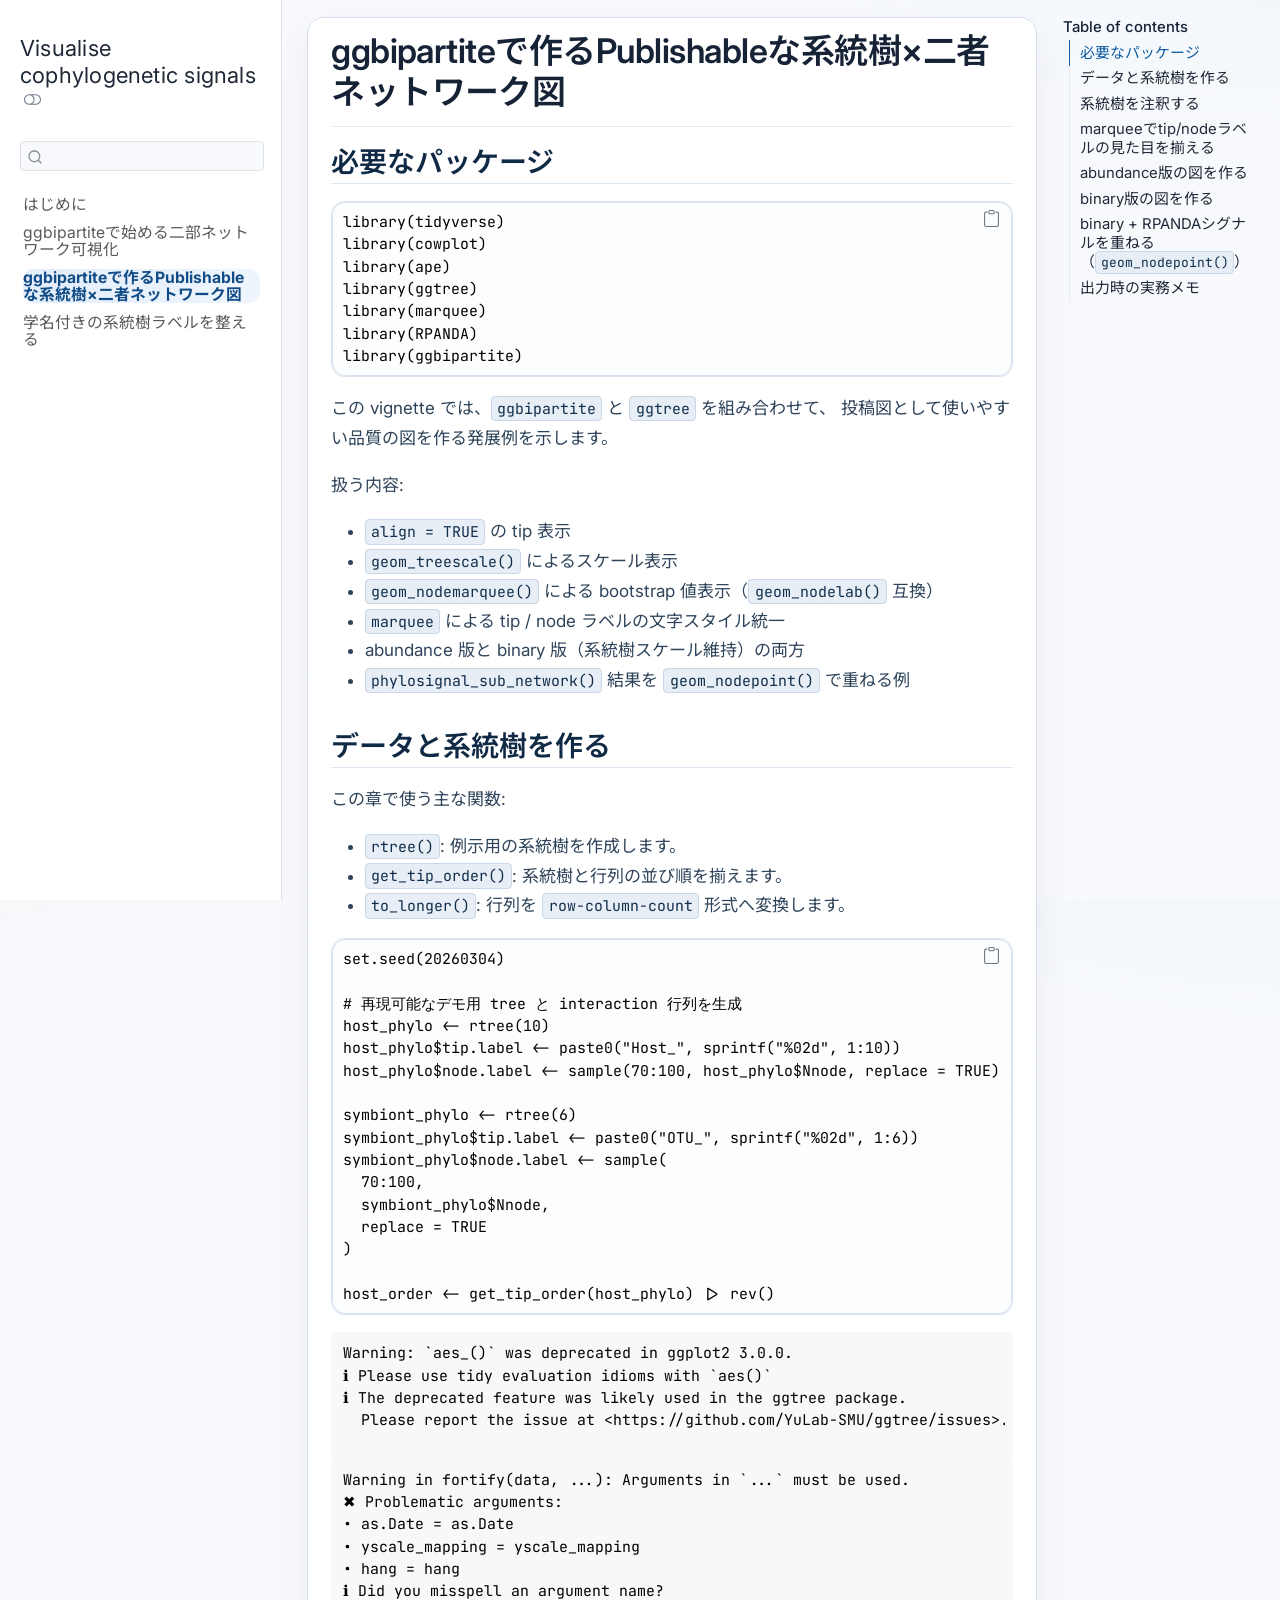
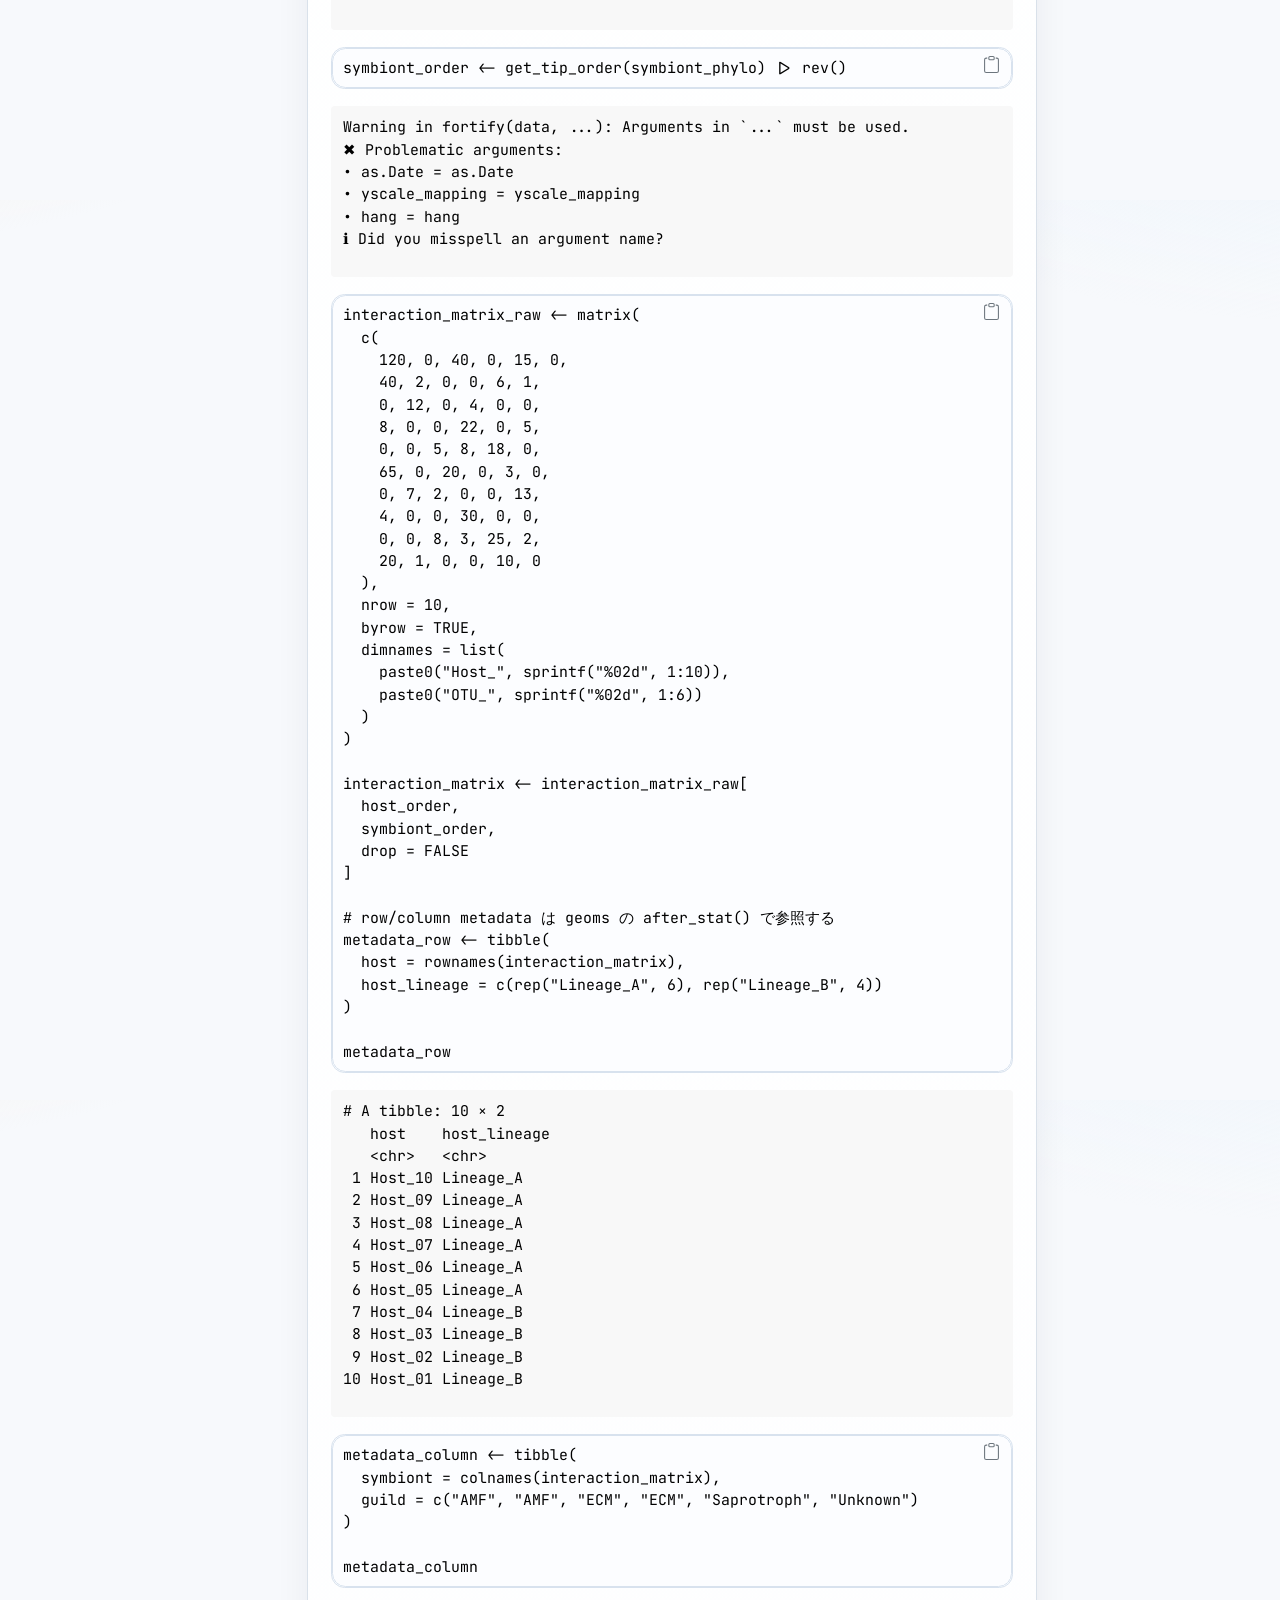
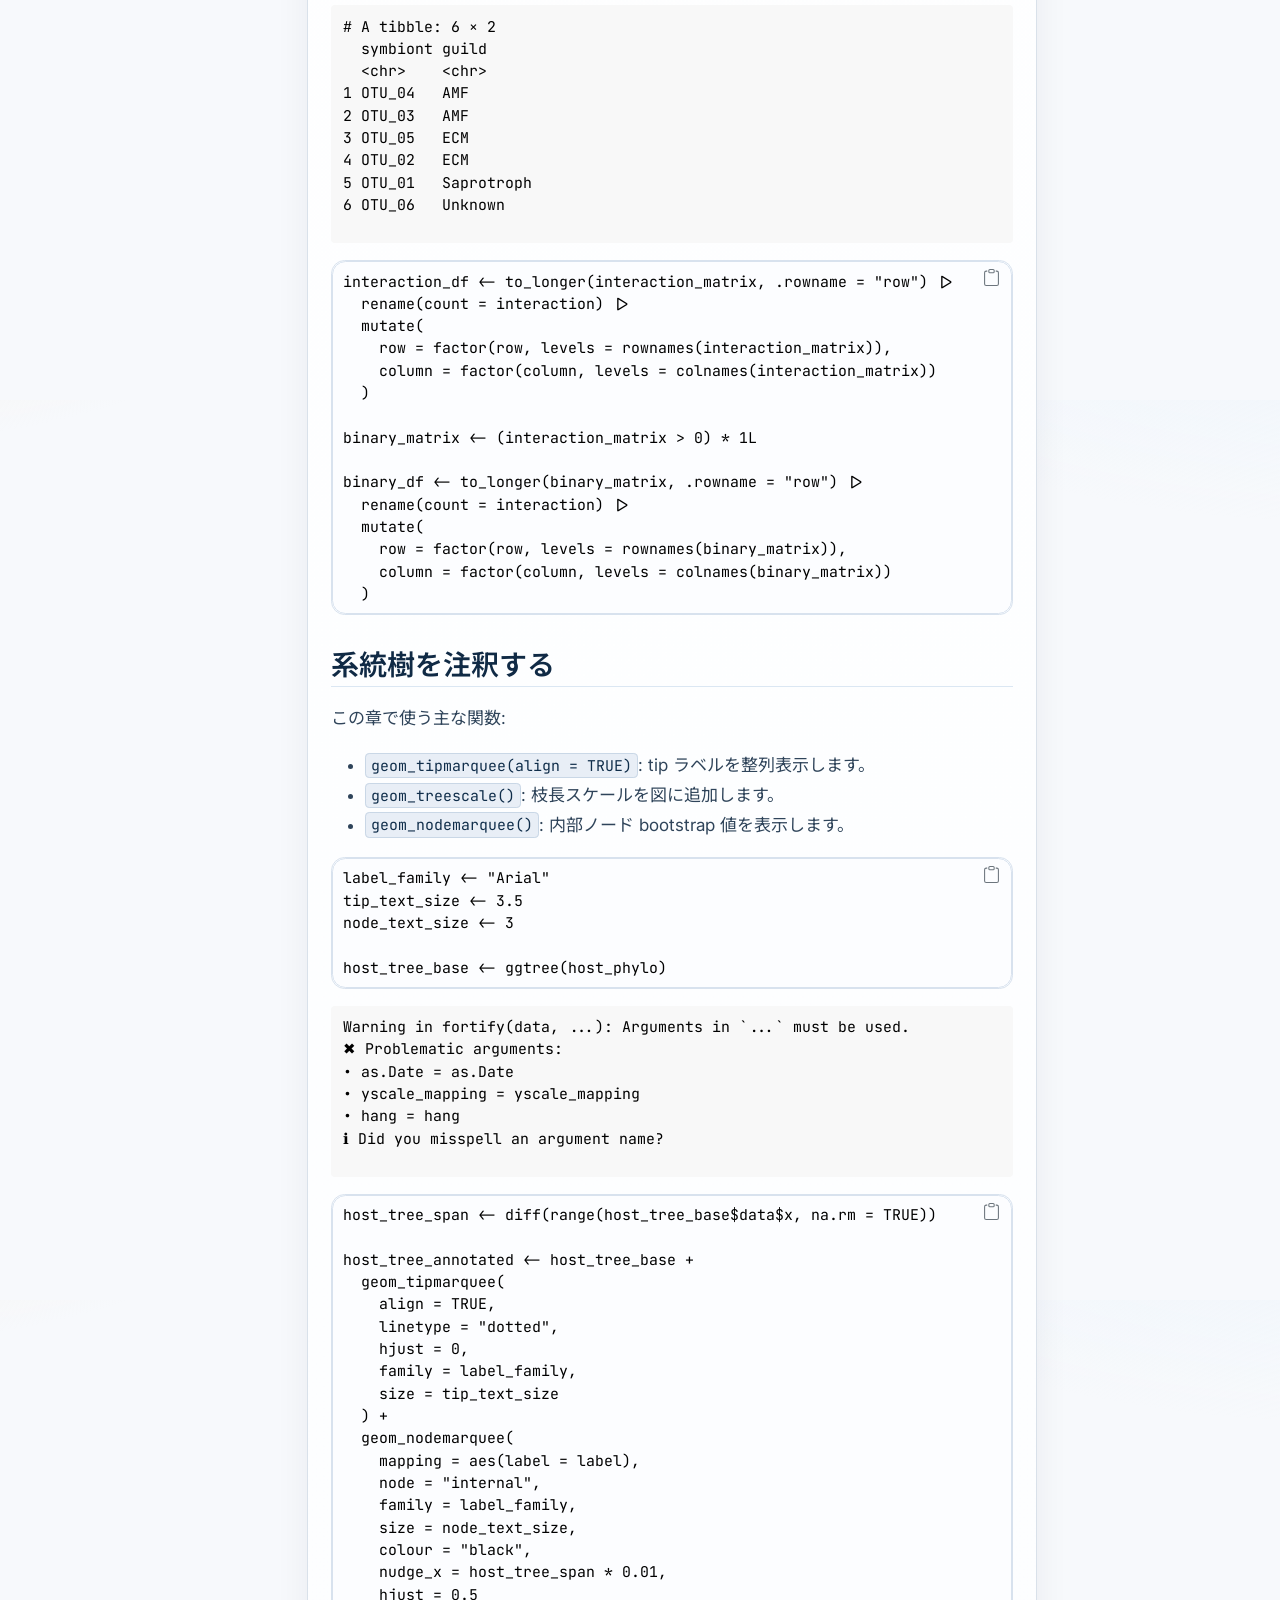
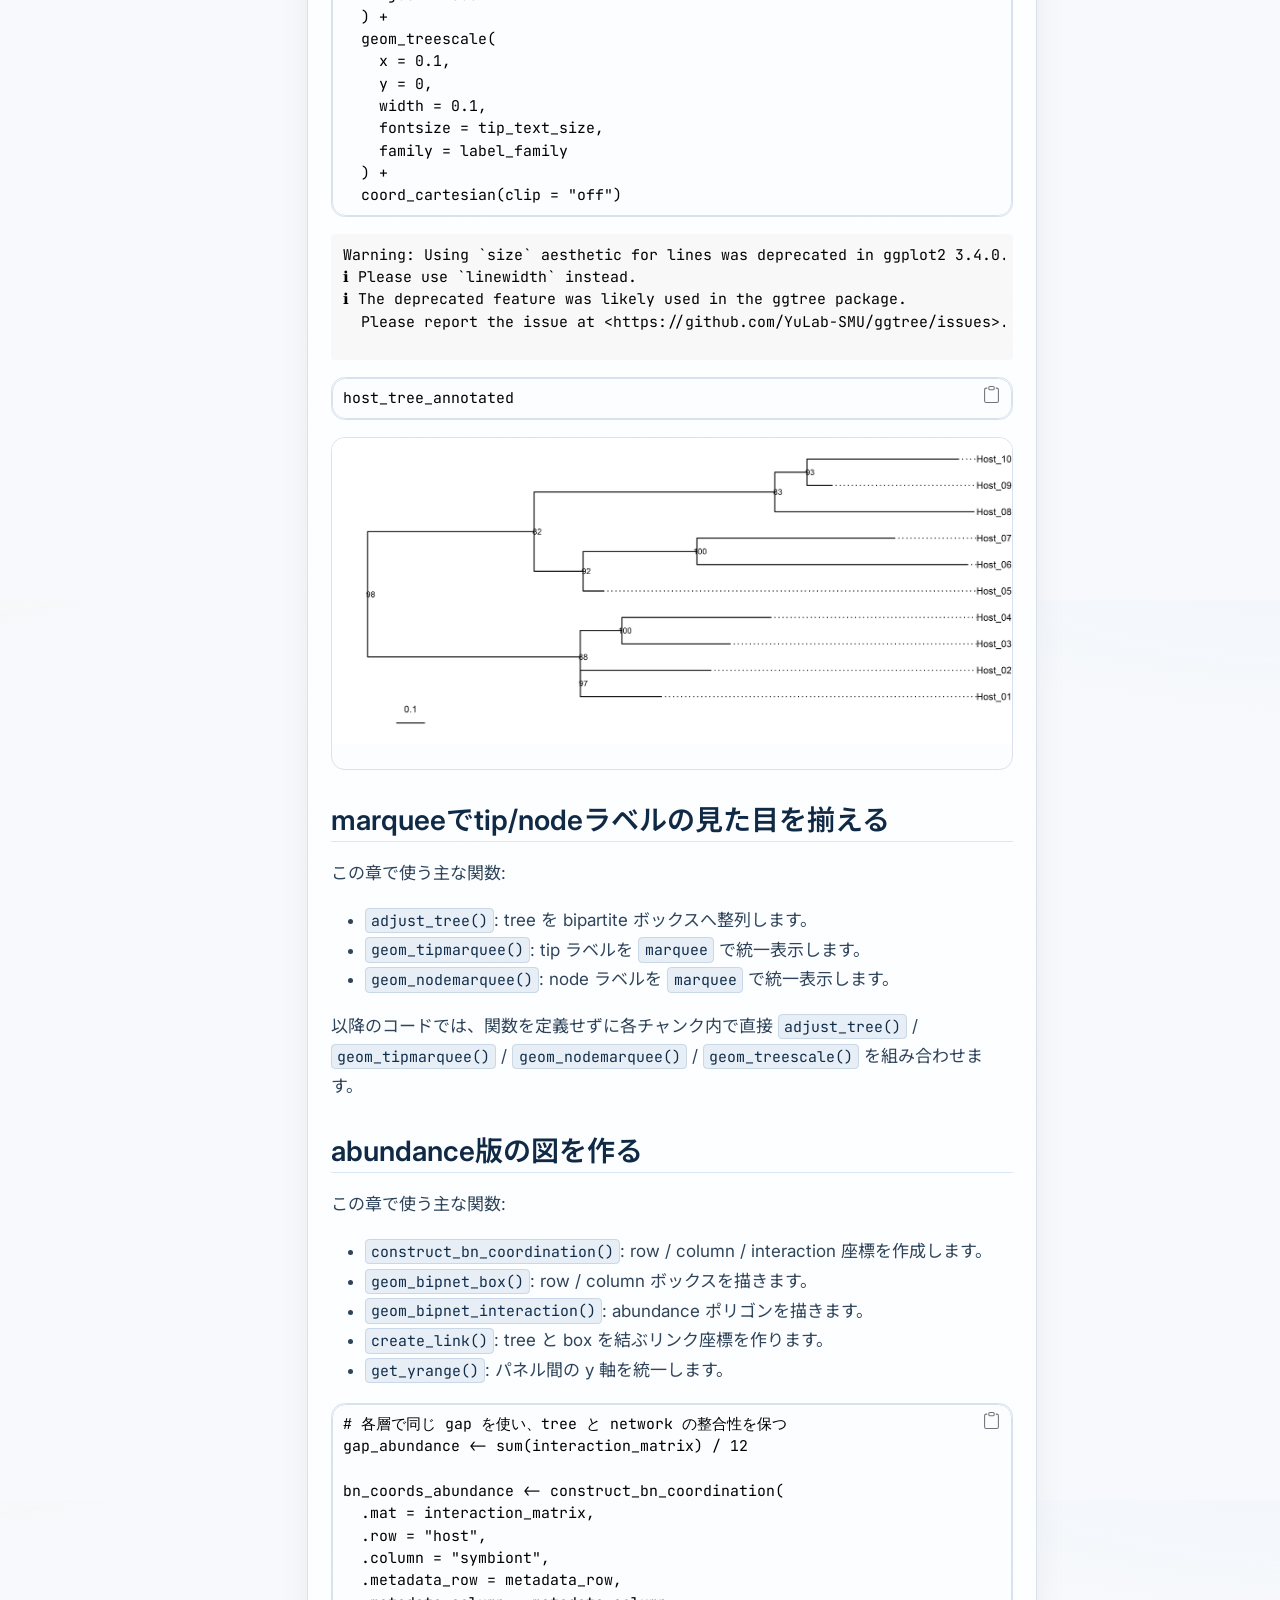
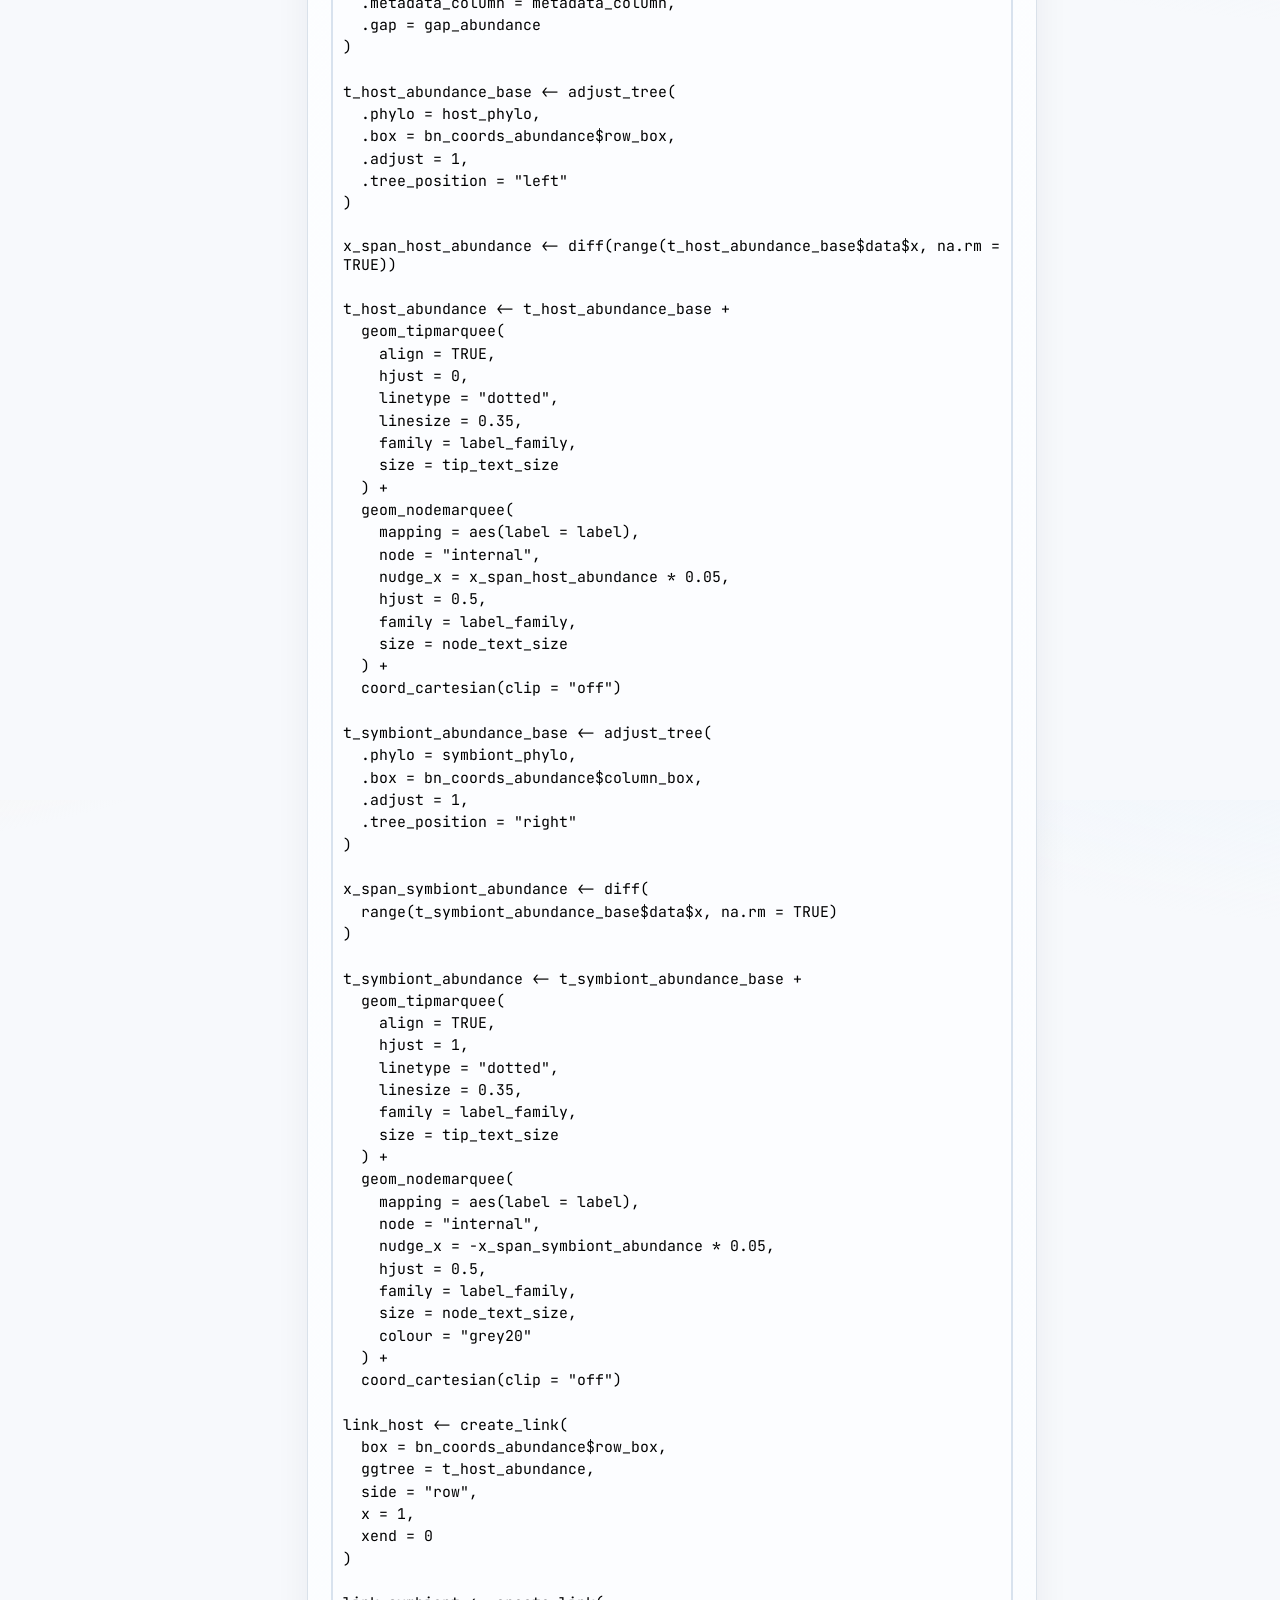
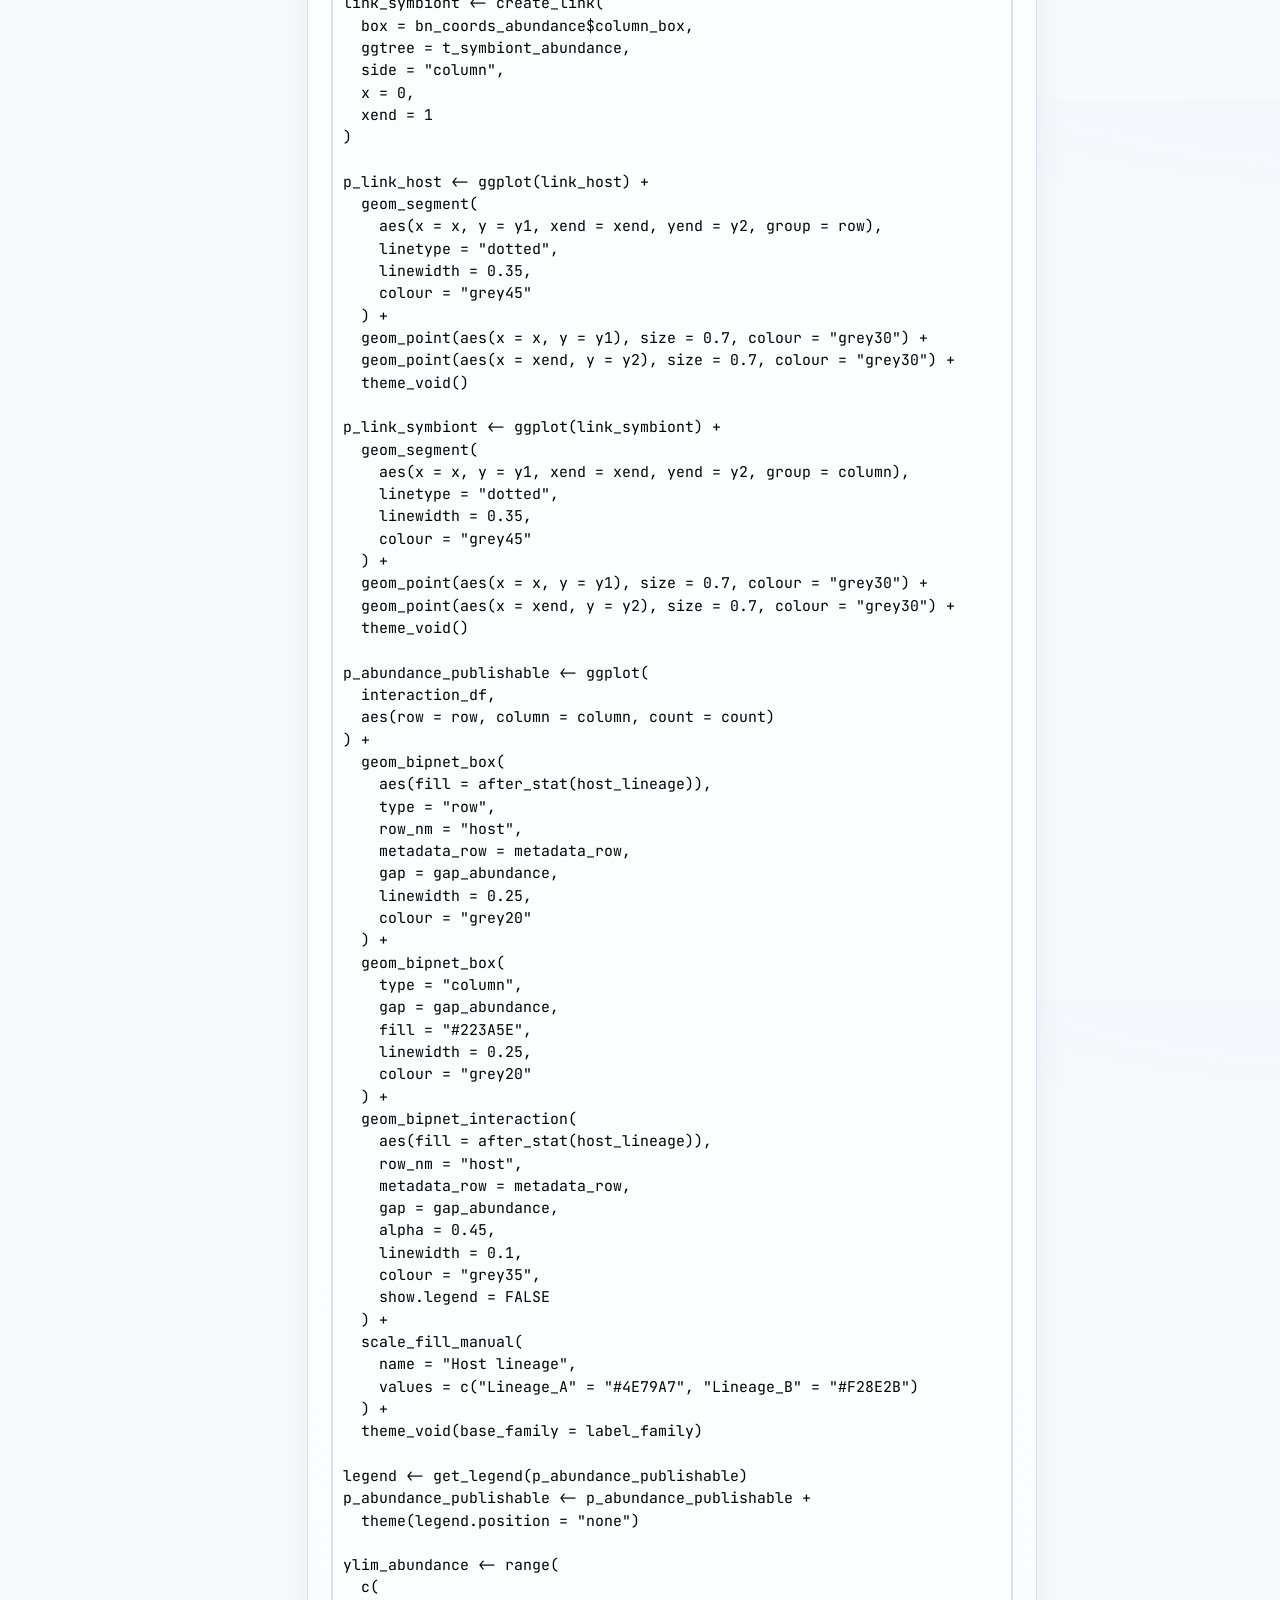
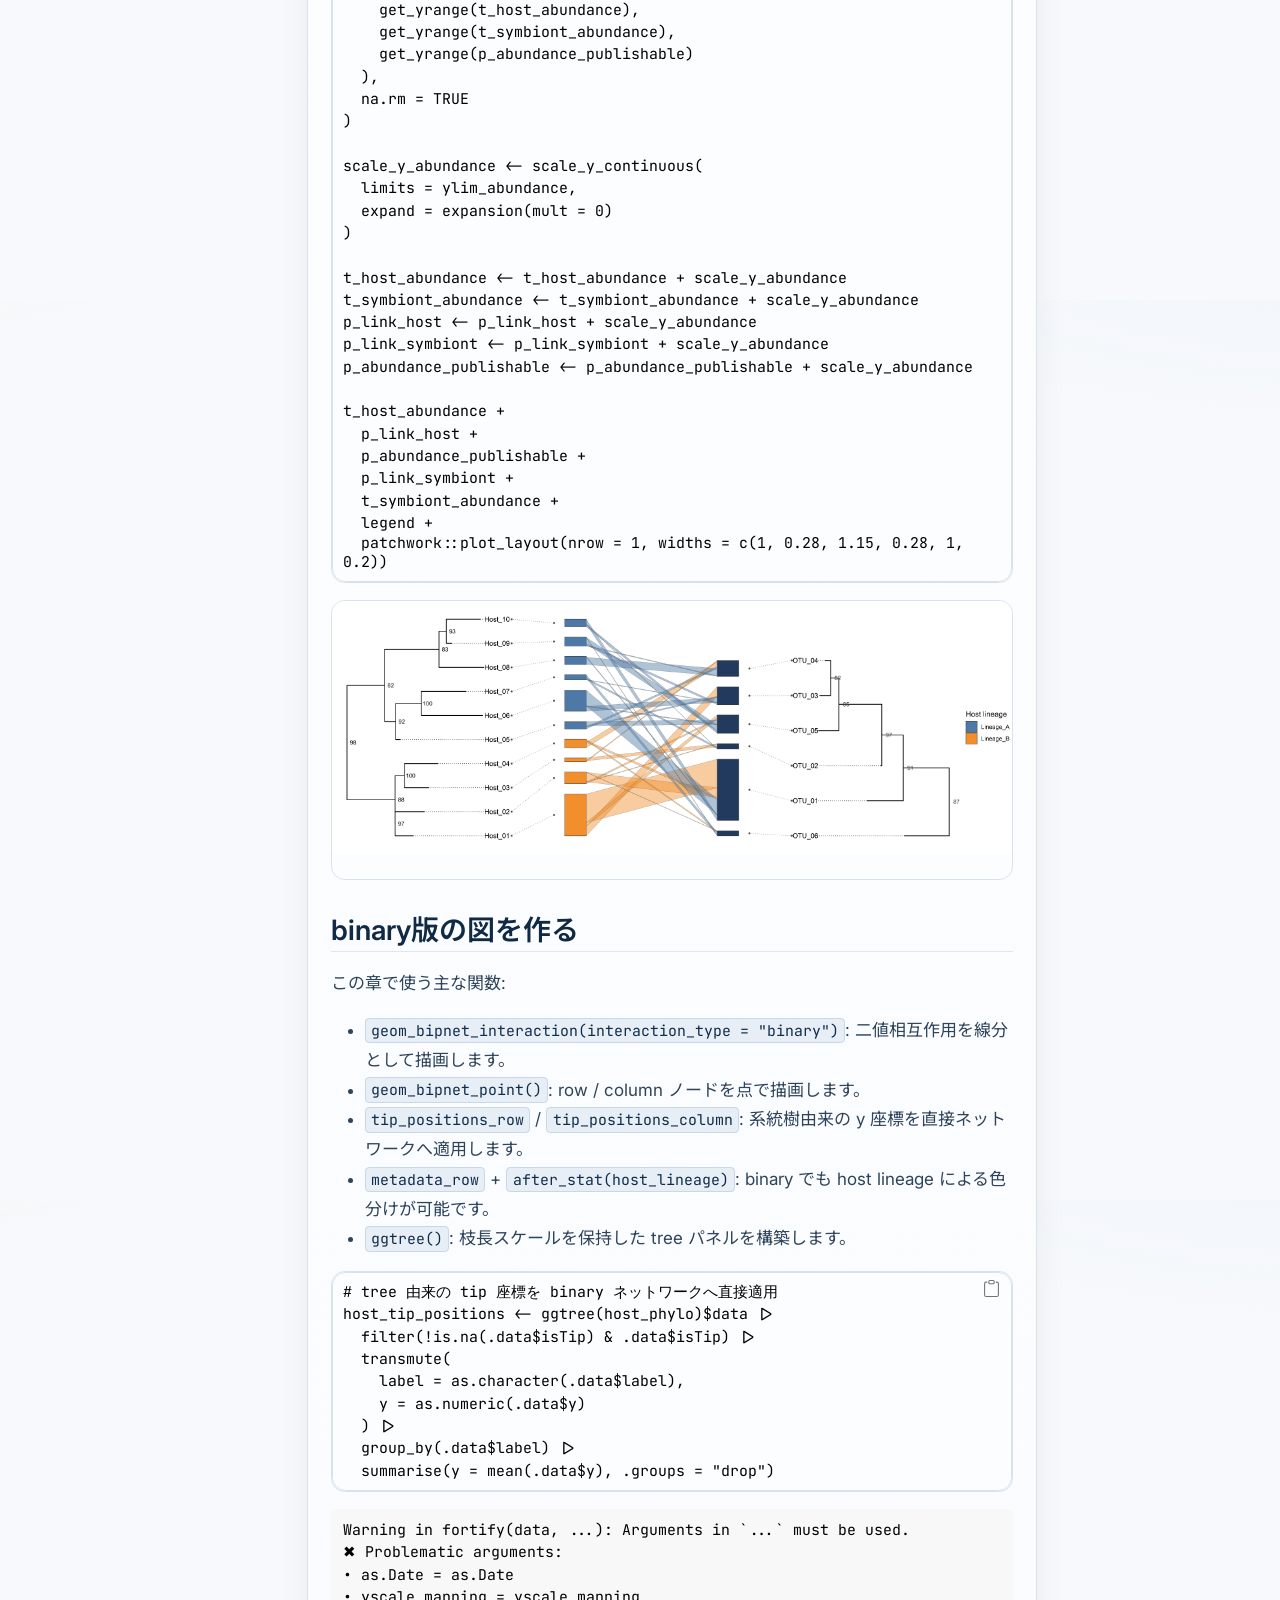
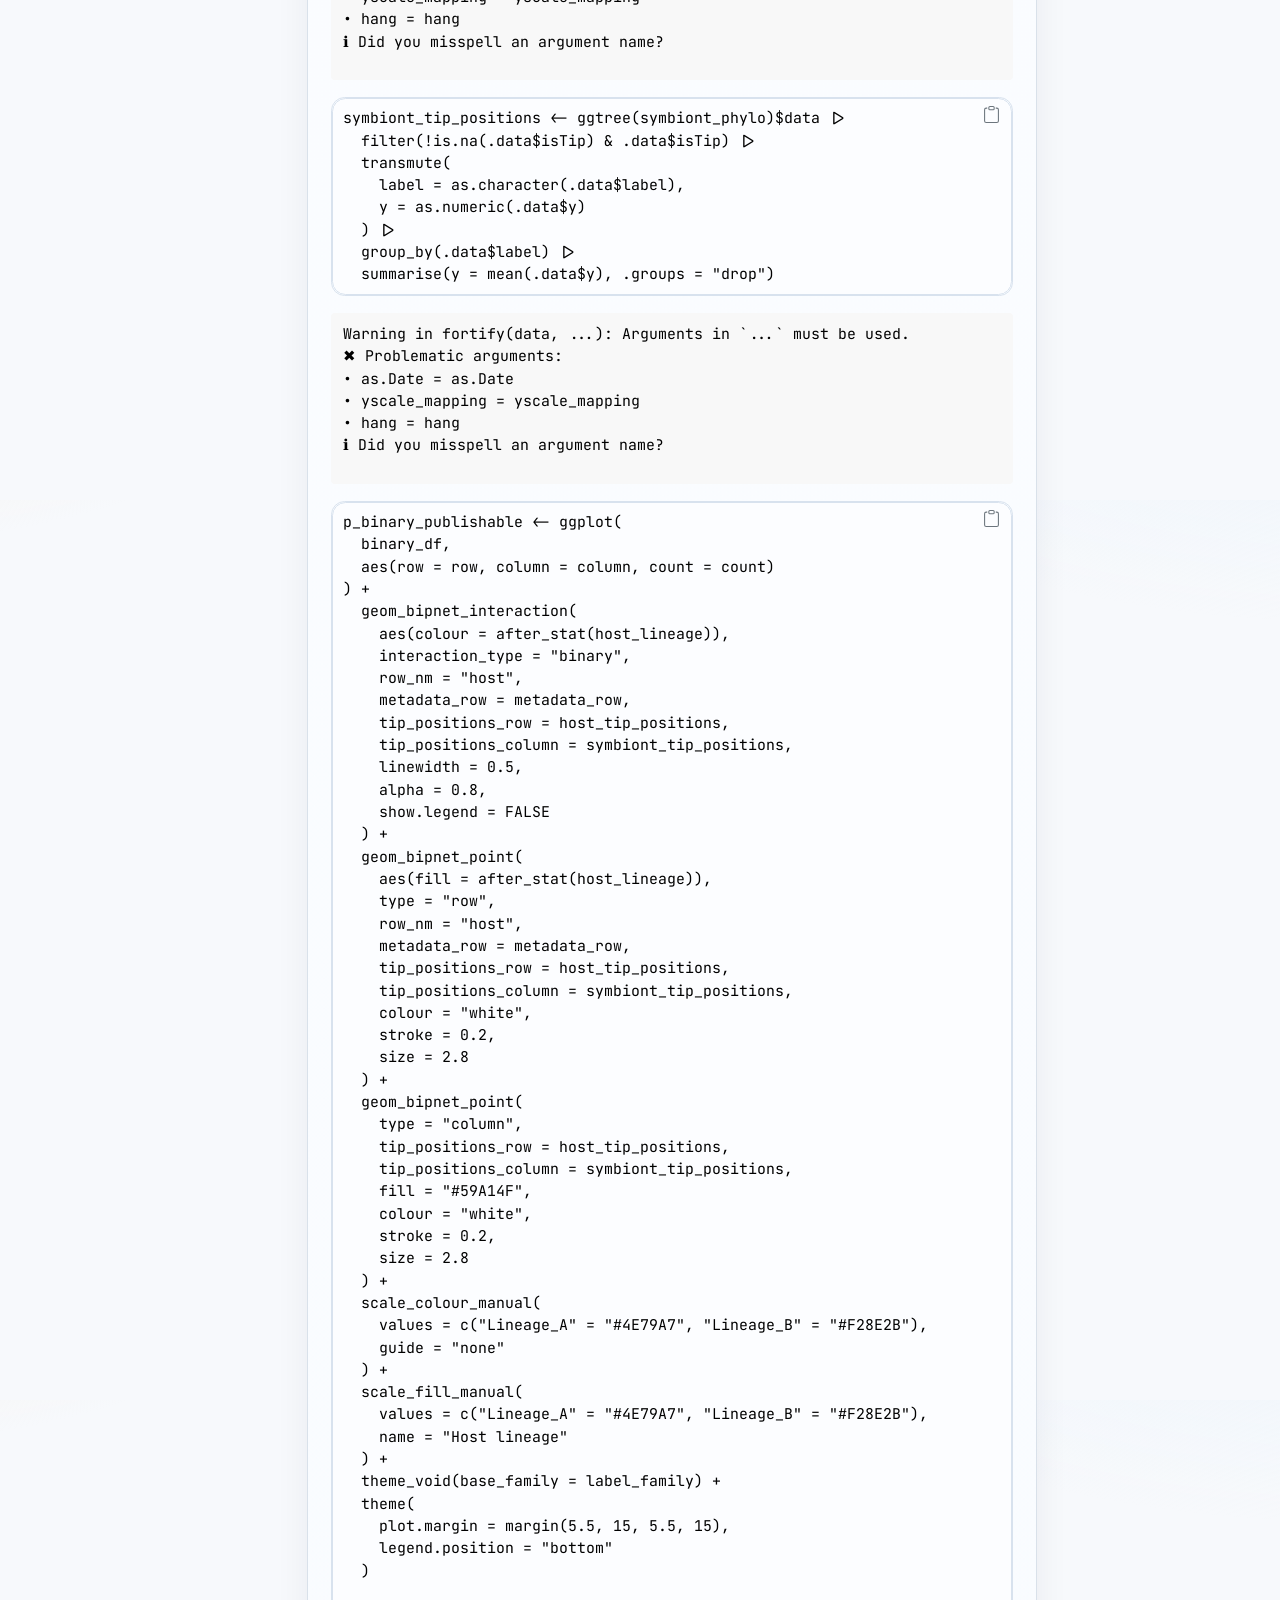
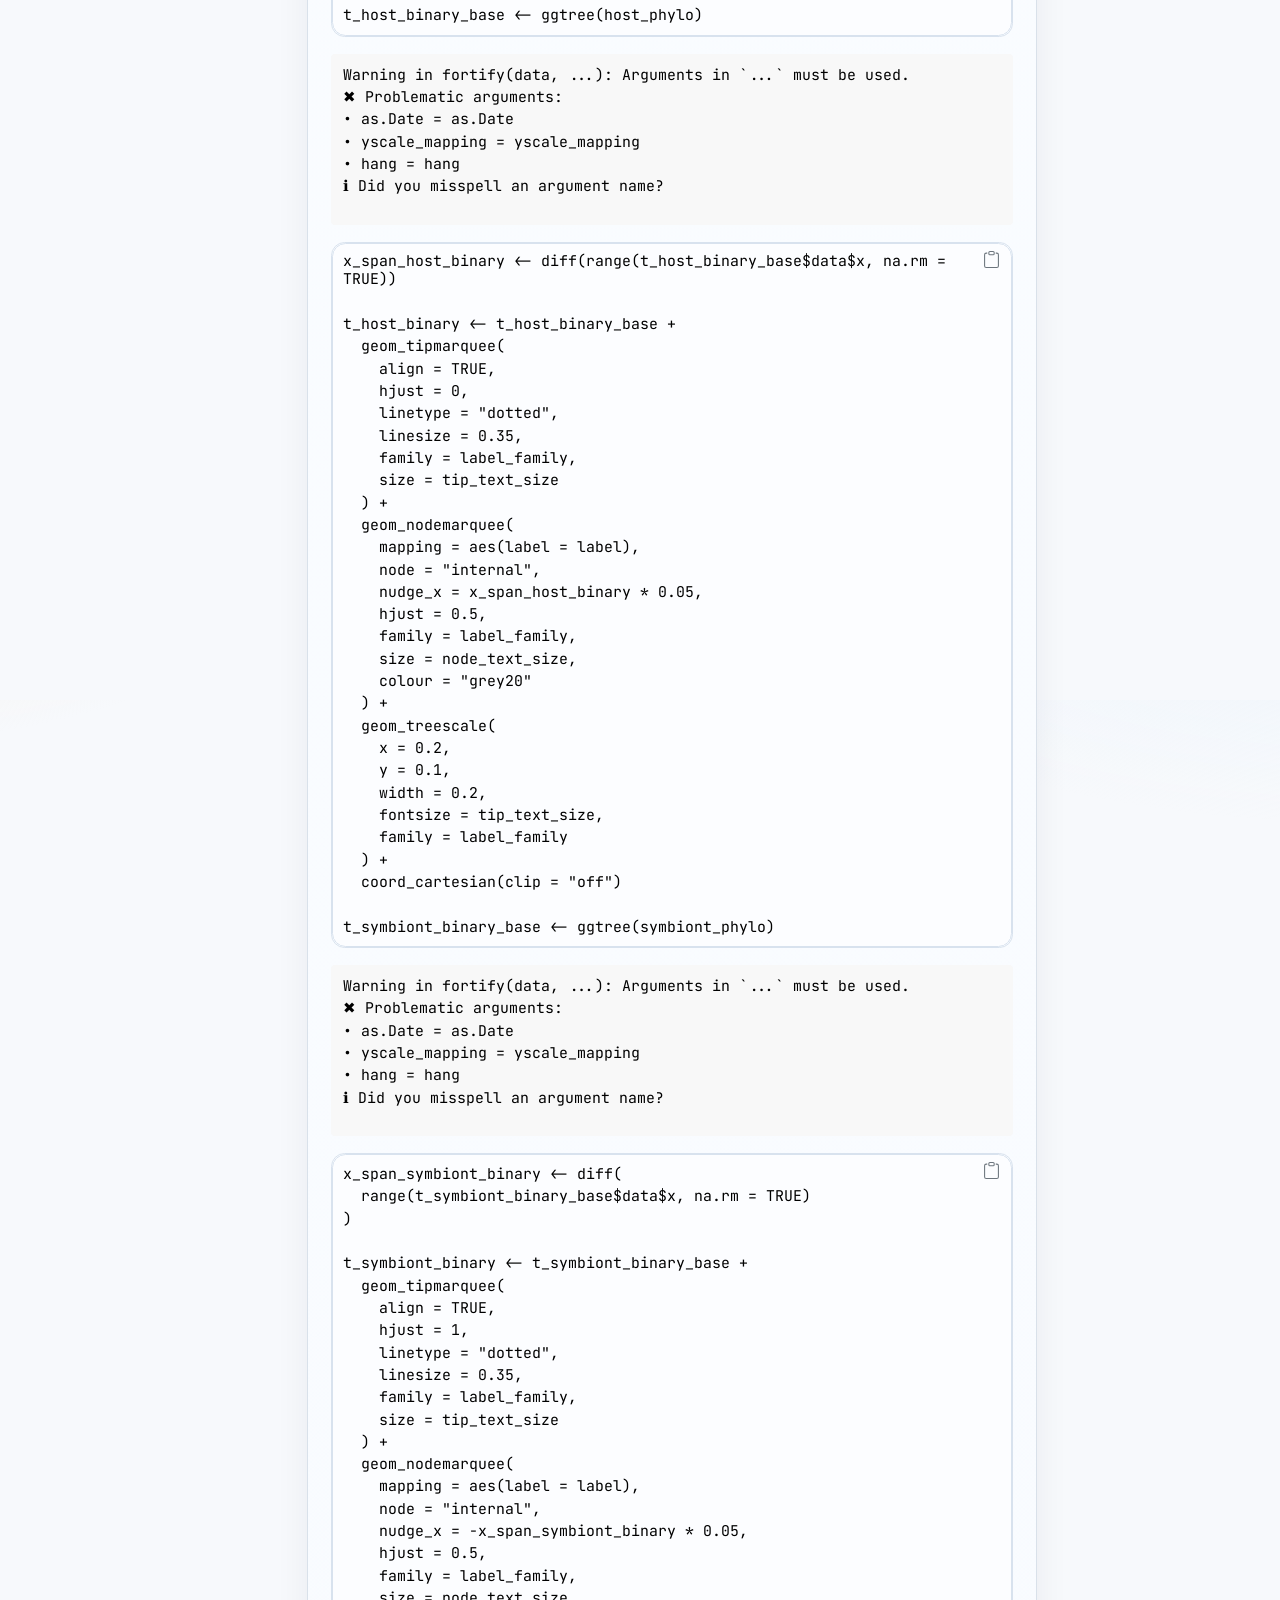
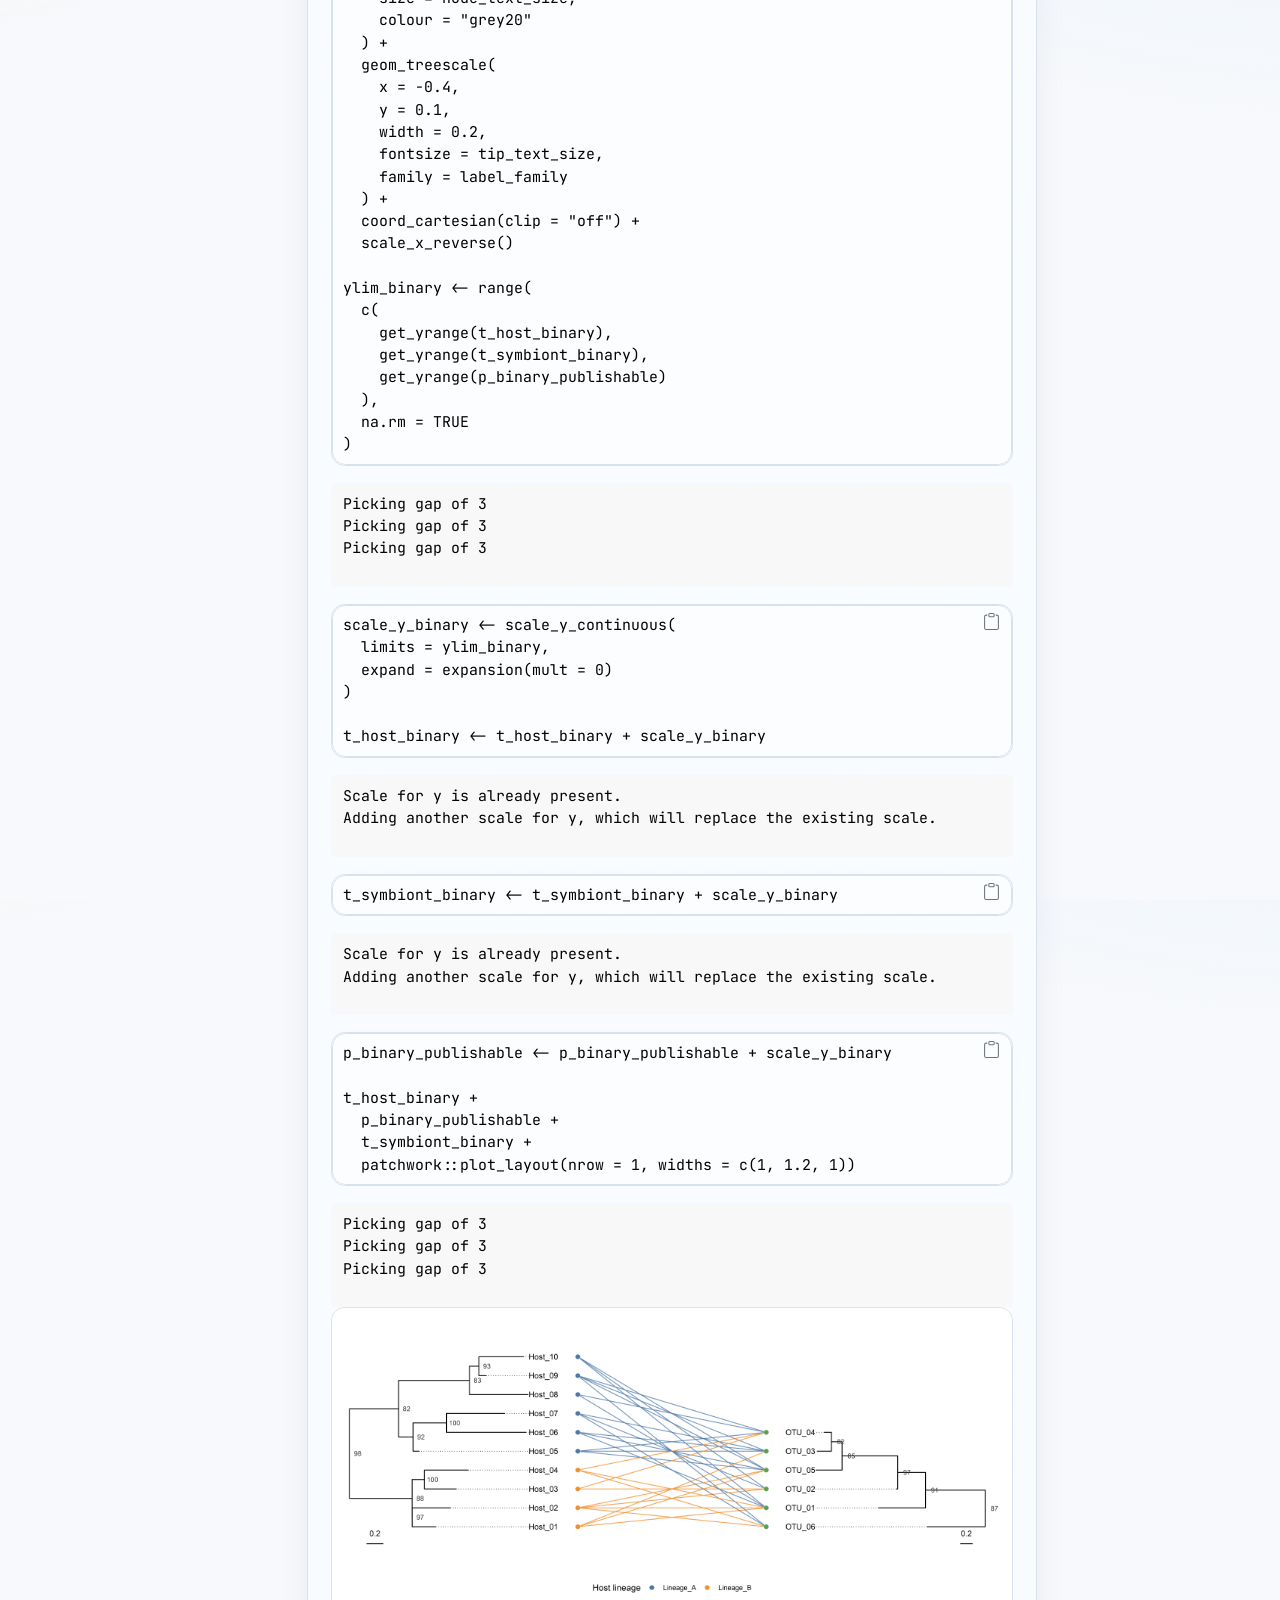
==== docs/ggbipartite-publishable-ja.html @ 7b4b9177 "Change outdir" ====
<!DOCTYPE html>
<html xmlns="http://www.w3.org/1999/xhtml" lang="en" xml:lang="en"><head>

<meta charset="utf-8">
<meta name="generator" content="quarto-1.7.33">

<meta name="viewport" content="width=device-width, initial-scale=1.0, user-scalable=yes">


<title>ggbipartiteで作るPublishableな系統樹×二者ネットワーク図 – Visualise cophylogenetic signals</title>
<style>
code{white-space: pre-wrap;}
span.smallcaps{font-variant: small-caps;}
div.columns{display: flex; gap: min(4vw, 1.5em);}
div.column{flex: auto; overflow-x: auto;}
div.hanging-indent{margin-left: 1.5em; text-indent: -1.5em;}
ul.task-list{list-style: none;}
ul.task-list li input[type="checkbox"] {
  width: 0.8em;
  margin: 0 0.8em 0.2em -1em; /* quarto-specific, see https://github.com/quarto-dev/quarto-cli/issues/4556 */ 
  vertical-align: middle;
}
/* CSS for syntax highlighting */
html { -webkit-text-size-adjust: 100%; }
pre > code.sourceCode { white-space: pre; position: relative; }
pre > code.sourceCode > span { display: inline-block; line-height: 1.25; }
pre > code.sourceCode > span:empty { height: 1.2em; }
.sourceCode { overflow: visible; }
code.sourceCode > span { color: inherit; text-decoration: inherit; }
div.sourceCode { margin: 1em 0; }
pre.sourceCode { margin: 0; }
@media screen {
div.sourceCode { overflow: auto; }
}
@media print {
pre > code.sourceCode { white-space: pre-wrap; }
pre > code.sourceCode > span { text-indent: -5em; padding-left: 5em; }
}
pre.numberSource code
  { counter-reset: source-line 0; }
pre.numberSource code > span
  { position: relative; left: -4em; counter-increment: source-line; }
pre.numberSource code > span > a:first-child::before
  { content: counter(source-line);
    position: relative; left: -1em; text-align: right; vertical-align: baseline;
    border: none; display: inline-block;
    -webkit-touch-callout: none; -webkit-user-select: none;
    -khtml-user-select: none; -moz-user-select: none;
    -ms-user-select: none; user-select: none;
    padding: 0 4px; width: 4em;
  }
pre.numberSource { margin-left: 3em;  padding-left: 4px; }
div.sourceCode
  {   }
@media screen {
pre > code.sourceCode > span > a:first-child::before { text-decoration: underline; }
}
</style>


<script src="site_libs/quarto-nav/quarto-nav.js"></script>
<script src="site_libs/quarto-nav/headroom.min.js"></script>
<script src="site_libs/clipboard/clipboard.min.js"></script>
<script src="site_libs/quarto-search/autocomplete.umd.js"></script>
<script src="site_libs/quarto-search/fuse.min.js"></script>
<script src="site_libs/quarto-search/quarto-search.js"></script>
<meta name="quarto:offset" content="./">
<link href="./ggbipartite-sciname-tree-ja.html" rel="next">
<link href="./ggbipartite-visualization-ja.html" rel="prev">
<script src="site_libs/quarto-html/quarto.js" type="module"></script>
<script src="site_libs/quarto-html/tabsets/tabsets.js" type="module"></script>
<script src="site_libs/quarto-html/popper.min.js"></script>
<script src="site_libs/quarto-html/tippy.umd.min.js"></script>
<script src="site_libs/quarto-html/anchor.min.js"></script>
<link href="site_libs/quarto-html/tippy.css" rel="stylesheet">
<link href="site_libs/quarto-html/tippy.css" rel="stylesheet" class="quarto-color-scheme-extra">
<script src="site_libs/bootstrap/bootstrap.min.js"></script>
<link href="site_libs/bootstrap/bootstrap-icons.css" rel="stylesheet">
<link href="site_libs/bootstrap/bootstrap-967c24d7cf5064cf55da2140aa233025.min.css" rel="stylesheet" append-hash="true" class="quarto-color-scheme" id="quarto-bootstrap" data-mode="light">
<link href="site_libs/bootstrap/bootstrap-dark-8b6e0847ec85533c9173a241ae0e1acf.min.css" rel="stylesheet" append-hash="true" class="quarto-color-scheme quarto-color-alternate" id="quarto-bootstrap" data-mode="dark">
<link href="site_libs/bootstrap/bootstrap-967c24d7cf5064cf55da2140aa233025.min.css" rel="stylesheet" append-hash="true" class="quarto-color-scheme-extra" id="quarto-bootstrap" data-mode="light">
<script id="quarto-search-options" type="application/json">{
  "location": "sidebar",
  "copy-button": false,
  "collapse-after": 3,
  "panel-placement": "start",
  "type": "textbox",
  "limit": 50,
  "keyboard-shortcut": [
    "f",
    "/",
    "s"
  ],
  "show-item-context": false,
  "language": {
    "search-no-results-text": "No results",
    "search-matching-documents-text": "matching documents",
    "search-copy-link-title": "Copy link to search",
    "search-hide-matches-text": "Hide additional matches",
    "search-more-match-text": "more match in this document",
    "search-more-matches-text": "more matches in this document",
    "search-clear-button-title": "Clear",
    "search-text-placeholder": "",
    "search-detached-cancel-button-title": "Cancel",
    "search-submit-button-title": "Submit",
    "search-label": "Search"
  }
}</script>
<style>html{ scroll-behavior: smooth; }</style>


</head>

<body class="nav-sidebar docked quarto-light"><script id="quarto-html-before-body" type="application/javascript">
    const toggleBodyColorMode = (bsSheetEl) => {
      const mode = bsSheetEl.getAttribute("data-mode");
      const bodyEl = window.document.querySelector("body");
      if (mode === "dark") {
        bodyEl.classList.add("quarto-dark");
        bodyEl.classList.remove("quarto-light");
      } else {
        bodyEl.classList.add("quarto-light");
        bodyEl.classList.remove("quarto-dark");
      }
    }
    const toggleBodyColorPrimary = () => {
      const bsSheetEl = window.document.querySelector("link#quarto-bootstrap:not([rel=disabled-stylesheet])");
      if (bsSheetEl) {
        toggleBodyColorMode(bsSheetEl);
      }
    }
    const setColorSchemeToggle = (alternate) => {
      const toggles = window.document.querySelectorAll('.quarto-color-scheme-toggle');
      for (let i=0; i < toggles.length; i++) {
        const toggle = toggles[i];
        if (toggle) {
          if (alternate) {
            toggle.classList.add("alternate");
          } else {
            toggle.classList.remove("alternate");
          }
        }
      }
    };
    const toggleColorMode = (alternate) => {
      // Switch the stylesheets
      const primaryStylesheets = window.document.querySelectorAll('link.quarto-color-scheme:not(.quarto-color-alternate)');
      const alternateStylesheets = window.document.querySelectorAll('link.quarto-color-scheme.quarto-color-alternate');
      manageTransitions('#quarto-margin-sidebar .nav-link', false);
      if (alternate) {
        // note: dark is layered on light, we don't disable primary!
        enableStylesheet(alternateStylesheets);
        for (const sheetNode of alternateStylesheets) {
          if (sheetNode.id === "quarto-bootstrap") {
            toggleBodyColorMode(sheetNode);
          }
        }
      } else {
        disableStylesheet(alternateStylesheets);
        enableStylesheet(primaryStylesheets)
        toggleBodyColorPrimary();
      }
      manageTransitions('#quarto-margin-sidebar .nav-link', true);
      // Switch the toggles
      setColorSchemeToggle(alternate)
      // Hack to workaround the fact that safari doesn't
      // properly recolor the scrollbar when toggling (#1455)
      if (navigator.userAgent.indexOf('Safari') > 0 && navigator.userAgent.indexOf('Chrome') == -1) {
        manageTransitions("body", false);
        window.scrollTo(0, 1);
        setTimeout(() => {
          window.scrollTo(0, 0);
          manageTransitions("body", true);
        }, 40);
      }
    }
    const disableStylesheet = (stylesheets) => {
      for (let i=0; i < stylesheets.length; i++) {
        const stylesheet = stylesheets[i];
        stylesheet.rel = 'disabled-stylesheet';
      }
    }
    const enableStylesheet = (stylesheets) => {
      for (let i=0; i < stylesheets.length; i++) {
        const stylesheet = stylesheets[i];
        if(stylesheet.rel !== 'stylesheet') { // for Chrome, which will still FOUC without this check
          stylesheet.rel = 'stylesheet';
        }
      }
    }
    const manageTransitions = (selector, allowTransitions) => {
      const els = window.document.querySelectorAll(selector);
      for (let i=0; i < els.length; i++) {
        const el = els[i];
        if (allowTransitions) {
          el.classList.remove('notransition');
        } else {
          el.classList.add('notransition');
        }
      }
    }
    const isFileUrl = () => {
      return window.location.protocol === 'file:';
    }
    const hasAlternateSentinel = () => {
      let styleSentinel = getColorSchemeSentinel();
      if (styleSentinel !== null) {
        return styleSentinel === "alternate";
      } else {
        return false;
      }
    }
    const setStyleSentinel = (alternate) => {
      const value = alternate ? "alternate" : "default";
      if (!isFileUrl()) {
        window.localStorage.setItem("quarto-color-scheme", value);
      } else {
        localAlternateSentinel = value;
      }
    }
    const getColorSchemeSentinel = () => {
      if (!isFileUrl()) {
        const storageValue = window.localStorage.getItem("quarto-color-scheme");
        return storageValue != null ? storageValue : localAlternateSentinel;
      } else {
        return localAlternateSentinel;
      }
    }
    const toggleGiscusIfUsed = (isAlternate, darkModeDefault) => {
      const baseTheme = document.querySelector('#giscus-base-theme')?.value ?? 'light';
      const alternateTheme = document.querySelector('#giscus-alt-theme')?.value ?? 'dark';
      let newTheme = '';
      if(authorPrefersDark) {
        newTheme = isAlternate ? baseTheme : alternateTheme;
      } else {
        newTheme = isAlternate ? alternateTheme : baseTheme;
      }
      const changeGiscusTheme = () => {
        // From: https://github.com/giscus/giscus/issues/336
        const sendMessage = (message) => {
          const iframe = document.querySelector('iframe.giscus-frame');
          if (!iframe) return;
          iframe.contentWindow.postMessage({ giscus: message }, 'https://giscus.app');
        }
        sendMessage({
          setConfig: {
            theme: newTheme
          }
        });
      }
      const isGiscussLoaded = window.document.querySelector('iframe.giscus-frame') !== null;
      if (isGiscussLoaded) {
        changeGiscusTheme();
      }
    };
    const authorPrefersDark = false;
    const queryPrefersDark = window.matchMedia('(prefers-color-scheme: dark)');
    const darkModeDefault = queryPrefersDark.matches;
      document.querySelector('link#quarto-text-highlighting-styles.quarto-color-scheme-extra').rel = 'disabled-stylesheet';
      document.querySelector('link#quarto-bootstrap.quarto-color-scheme-extra').rel = 'disabled-stylesheet';
    let localAlternateSentinel = darkModeDefault ? 'alternate' : 'default';
    // Dark / light mode switch
    window.quartoToggleColorScheme = () => {
      // Read the current dark / light value
      let toAlternate = !hasAlternateSentinel();
      toggleColorMode(toAlternate);
      setStyleSentinel(toAlternate);
      toggleGiscusIfUsed(toAlternate, darkModeDefault);
      window.dispatchEvent(new Event('resize'));
    };
    queryPrefersDark.addEventListener("change", e => {
      if(window.localStorage.getItem("quarto-color-scheme") !== null)
        return;
      const alternate = e.matches
      toggleColorMode(alternate);
      localAlternateSentinel = e.matches ? 'alternate' : 'default'; // this is used alongside local storage!
      toggleGiscusIfUsed(alternate, darkModeDefault);
    });
    // Switch to dark mode if need be
    if (hasAlternateSentinel()) {
      toggleColorMode(true);
    } else {
      toggleColorMode(false);
    }
  </script>

<div id="quarto-search-results"></div>
  <header id="quarto-header" class="headroom fixed-top">
  <nav class="quarto-secondary-nav">
    <div class="container-fluid d-flex">
      <button type="button" class="quarto-btn-toggle btn" data-bs-toggle="collapse" role="button" data-bs-target=".quarto-sidebar-collapse-item" aria-controls="quarto-sidebar" aria-expanded="false" aria-label="Toggle sidebar navigation" onclick="if (window.quartoToggleHeadroom) { window.quartoToggleHeadroom(); }">
        <i class="bi bi-layout-text-sidebar-reverse"></i>
      </button>
        <nav class="quarto-page-breadcrumbs" aria-label="breadcrumb"><ol class="breadcrumb"><li class="breadcrumb-item"><a href="./ggbipartite-publishable-ja.html"><span class="chapter-title">ggbipartiteで作るPublishableな系統樹×二者ネットワーク図</span></a></li></ol></nav>
        <a class="flex-grow-1" role="navigation" data-bs-toggle="collapse" data-bs-target=".quarto-sidebar-collapse-item" aria-controls="quarto-sidebar" aria-expanded="false" aria-label="Toggle sidebar navigation" onclick="if (window.quartoToggleHeadroom) { window.quartoToggleHeadroom(); }">      
        </a>
      <button type="button" class="btn quarto-search-button" aria-label="Search" onclick="window.quartoOpenSearch();">
        <i class="bi bi-search"></i>
      </button>
    </div>
  </nav>
</header>
<!-- content -->
<div id="quarto-content" class="quarto-container page-columns page-rows-contents page-layout-article">
<!-- sidebar -->
  <nav id="quarto-sidebar" class="sidebar collapse collapse-horizontal quarto-sidebar-collapse-item sidebar-navigation docked overflow-auto">
    <div class="pt-lg-2 mt-2 text-left sidebar-header">
    <div class="sidebar-title mb-0 py-0">
      <a href="./">Visualise cophylogenetic signals</a> 
        <div class="sidebar-tools-main">
  <a href="" class="quarto-color-scheme-toggle quarto-navigation-tool  px-1" onclick="window.quartoToggleColorScheme(); return false;" title="Toggle dark mode"><i class="bi"></i></a>
</div>
    </div>
      </div>
        <div class="mt-2 flex-shrink-0 align-items-center">
        <div class="sidebar-search">
        <div id="quarto-search" class="" title="Search"></div>
        </div>
        </div>
    <div class="sidebar-menu-container"> 
    <ul class="list-unstyled mt-1">
        <li class="sidebar-item">
  <div class="sidebar-item-container"> 
  <a href="./index.html" class="sidebar-item-text sidebar-link">
 <span class="menu-text">はじめに</span></a>
  </div>
</li>
        <li class="sidebar-item">
  <div class="sidebar-item-container"> 
  <a href="./ggbipartite-visualization-ja.html" class="sidebar-item-text sidebar-link"><span class="chapter-title">ggbipartiteで始める二部ネットワーク可視化</span></a>
  </div>
</li>
        <li class="sidebar-item">
  <div class="sidebar-item-container"> 
  <a href="./ggbipartite-publishable-ja.html" class="sidebar-item-text sidebar-link active"><span class="chapter-title">ggbipartiteで作るPublishableな系統樹×二者ネットワーク図</span></a>
  </div>
</li>
        <li class="sidebar-item">
  <div class="sidebar-item-container"> 
  <a href="./ggbipartite-sciname-tree-ja.html" class="sidebar-item-text sidebar-link"><span class="chapter-title">学名付きの系統樹ラベルを整える</span></a>
  </div>
</li>
    </ul>
    </div>
</nav>
<div id="quarto-sidebar-glass" class="quarto-sidebar-collapse-item" data-bs-toggle="collapse" data-bs-target=".quarto-sidebar-collapse-item"></div>
<!-- margin-sidebar -->
    <div id="quarto-margin-sidebar" class="sidebar margin-sidebar">
        <nav id="TOC" role="doc-toc" class="toc-active">
    <h2 id="toc-title">Table of contents</h2>
   
  <ul>
  <li><a href="#必要なパッケージ" id="toc-必要なパッケージ" class="nav-link active" data-scroll-target="#必要なパッケージ">必要なパッケージ</a></li>
  <li><a href="#データと系統樹を作る" id="toc-データと系統樹を作る" class="nav-link" data-scroll-target="#データと系統樹を作る">データと系統樹を作る</a></li>
  <li><a href="#系統樹を注釈する" id="toc-系統樹を注釈する" class="nav-link" data-scroll-target="#系統樹を注釈する">系統樹を注釈する</a></li>
  <li><a href="#marqueeでtipnodeラベルの見た目を揃える" id="toc-marqueeでtipnodeラベルの見た目を揃える" class="nav-link" data-scroll-target="#marqueeでtipnodeラベルの見た目を揃える">marqueeでtip/nodeラベルの見た目を揃える</a></li>
  <li><a href="#abundance版の図を作る" id="toc-abundance版の図を作る" class="nav-link" data-scroll-target="#abundance版の図を作る">abundance版の図を作る</a></li>
  <li><a href="#binary版の図を作る" id="toc-binary版の図を作る" class="nav-link" data-scroll-target="#binary版の図を作る">binary版の図を作る</a></li>
  <li><a href="#binary-rpandaシグナルを重ねるgeom_nodepoint" id="toc-binary-rpandaシグナルを重ねるgeom_nodepoint" class="nav-link" data-scroll-target="#binary-rpandaシグナルを重ねるgeom_nodepoint">binary + RPANDAシグナルを重ねる（<code>geom_nodepoint()</code>）</a></li>
  <li><a href="#出力時の実務メモ" id="toc-出力時の実務メモ" class="nav-link" data-scroll-target="#出力時の実務メモ">出力時の実務メモ</a></li>
  </ul>
</nav>
    </div>
<!-- main -->
<main class="content" id="quarto-document-content">


<header id="title-block-header" class="quarto-title-block default">
<div class="quarto-title">
<h1 class="title"><span class="chapter-title">ggbipartiteで作るPublishableな系統樹×二者ネットワーク図</span></h1>
</div>



<div class="quarto-title-meta">

    
  
    
  </div>
  


</header>


<section id="必要なパッケージ" class="level2">
<h2 class="anchored" data-anchor-id="必要なパッケージ">必要なパッケージ</h2>
<div class="cell">
<div class="sourceCode cell-code" id="cb1"><pre class="sourceCode r code-with-copy"><code class="sourceCode r"><span id="cb1-1"><a href="#cb1-1" aria-hidden="true" tabindex="-1"></a><span class="fu">library</span>(tidyverse)</span>
<span id="cb1-2"><a href="#cb1-2" aria-hidden="true" tabindex="-1"></a><span class="fu">library</span>(cowplot)</span>
<span id="cb1-3"><a href="#cb1-3" aria-hidden="true" tabindex="-1"></a><span class="fu">library</span>(ape)</span>
<span id="cb1-4"><a href="#cb1-4" aria-hidden="true" tabindex="-1"></a><span class="fu">library</span>(ggtree)</span>
<span id="cb1-5"><a href="#cb1-5" aria-hidden="true" tabindex="-1"></a><span class="fu">library</span>(marquee)</span>
<span id="cb1-6"><a href="#cb1-6" aria-hidden="true" tabindex="-1"></a><span class="fu">library</span>(RPANDA)</span>
<span id="cb1-7"><a href="#cb1-7" aria-hidden="true" tabindex="-1"></a><span class="fu">library</span>(ggbipartite)</span></code><button title="Copy to Clipboard" class="code-copy-button"><i class="bi"></i></button></pre></div>
</div>
<p>この vignette では、<code>ggbipartite</code> と <code>ggtree</code> を組み合わせて、 投稿図として使いやすい品質の図を作る発展例を示します。</p>
<p>扱う内容:</p>
<ul>
<li><code>align = TRUE</code> の tip 表示</li>
<li><code>geom_treescale()</code> によるスケール表示</li>
<li><code>geom_nodemarquee()</code> による bootstrap 値表示（<code>geom_nodelab()</code> 互換）</li>
<li><code>marquee</code> による tip / node ラベルの文字スタイル統一</li>
<li>abundance 版と binary 版（系統樹スケール維持）の両方</li>
<li><code>phylosignal_sub_network()</code> 結果を <code>geom_nodepoint()</code> で重ねる例</li>
</ul>
</section>
<section id="データと系統樹を作る" class="level2">
<h2 class="anchored" data-anchor-id="データと系統樹を作る">データと系統樹を作る</h2>
<p>この章で使う主な関数:</p>
<ul>
<li><code>rtree()</code>: 例示用の系統樹を作成します。</li>
<li><code>get_tip_order()</code>: 系統樹と行列の並び順を揃えます。</li>
<li><code>to_longer()</code>: 行列を <code>row-column-count</code> 形式へ変換します。</li>
</ul>
<div class="cell">
<div class="sourceCode cell-code" id="cb2"><pre class="sourceCode r code-with-copy"><code class="sourceCode r"><span id="cb2-1"><a href="#cb2-1" aria-hidden="true" tabindex="-1"></a><span class="fu">set.seed</span>(<span class="dv">20260304</span>)</span>
<span id="cb2-2"><a href="#cb2-2" aria-hidden="true" tabindex="-1"></a></span>
<span id="cb2-3"><a href="#cb2-3" aria-hidden="true" tabindex="-1"></a><span class="co"># 再現可能なデモ用 tree と interaction 行列を生成</span></span>
<span id="cb2-4"><a href="#cb2-4" aria-hidden="true" tabindex="-1"></a>host_phylo <span class="ot">&lt;-</span> <span class="fu">rtree</span>(<span class="dv">10</span>)</span>
<span id="cb2-5"><a href="#cb2-5" aria-hidden="true" tabindex="-1"></a>host_phylo<span class="sc">$</span>tip.label <span class="ot">&lt;-</span> <span class="fu">paste0</span>(<span class="st">"Host_"</span>, <span class="fu">sprintf</span>(<span class="st">"%02d"</span>, <span class="dv">1</span><span class="sc">:</span><span class="dv">10</span>))</span>
<span id="cb2-6"><a href="#cb2-6" aria-hidden="true" tabindex="-1"></a>host_phylo<span class="sc">$</span>node.label <span class="ot">&lt;-</span> <span class="fu">sample</span>(<span class="dv">70</span><span class="sc">:</span><span class="dv">100</span>, host_phylo<span class="sc">$</span>Nnode, <span class="at">replace =</span> <span class="cn">TRUE</span>)</span>
<span id="cb2-7"><a href="#cb2-7" aria-hidden="true" tabindex="-1"></a></span>
<span id="cb2-8"><a href="#cb2-8" aria-hidden="true" tabindex="-1"></a>symbiont_phylo <span class="ot">&lt;-</span> <span class="fu">rtree</span>(<span class="dv">6</span>)</span>
<span id="cb2-9"><a href="#cb2-9" aria-hidden="true" tabindex="-1"></a>symbiont_phylo<span class="sc">$</span>tip.label <span class="ot">&lt;-</span> <span class="fu">paste0</span>(<span class="st">"OTU_"</span>, <span class="fu">sprintf</span>(<span class="st">"%02d"</span>, <span class="dv">1</span><span class="sc">:</span><span class="dv">6</span>))</span>
<span id="cb2-10"><a href="#cb2-10" aria-hidden="true" tabindex="-1"></a>symbiont_phylo<span class="sc">$</span>node.label <span class="ot">&lt;-</span> <span class="fu">sample</span>(</span>
<span id="cb2-11"><a href="#cb2-11" aria-hidden="true" tabindex="-1"></a>  <span class="dv">70</span><span class="sc">:</span><span class="dv">100</span>,</span>
<span id="cb2-12"><a href="#cb2-12" aria-hidden="true" tabindex="-1"></a>  symbiont_phylo<span class="sc">$</span>Nnode,</span>
<span id="cb2-13"><a href="#cb2-13" aria-hidden="true" tabindex="-1"></a>  <span class="at">replace =</span> <span class="cn">TRUE</span></span>
<span id="cb2-14"><a href="#cb2-14" aria-hidden="true" tabindex="-1"></a>)</span>
<span id="cb2-15"><a href="#cb2-15" aria-hidden="true" tabindex="-1"></a></span>
<span id="cb2-16"><a href="#cb2-16" aria-hidden="true" tabindex="-1"></a>host_order <span class="ot">&lt;-</span> <span class="fu">get_tip_order</span>(host_phylo) <span class="sc">|&gt;</span> <span class="fu">rev</span>()</span></code><button title="Copy to Clipboard" class="code-copy-button"><i class="bi"></i></button></pre></div>
<div class="cell-output cell-output-stderr">
<pre><code>Warning: `aes_()` was deprecated in ggplot2 3.0.0.
ℹ Please use tidy evaluation idioms with `aes()`
ℹ The deprecated feature was likely used in the ggtree package.
  Please report the issue at &lt;https://github.com/YuLab-SMU/ggtree/issues&gt;.</code></pre>
</div>
<div class="cell-output cell-output-stderr">
<pre><code>Warning in fortify(data, ...): Arguments in `...` must be used.
✖ Problematic arguments:
• as.Date = as.Date
• yscale_mapping = yscale_mapping
• hang = hang
ℹ Did you misspell an argument name?</code></pre>
</div>
<div class="sourceCode cell-code" id="cb5"><pre class="sourceCode r code-with-copy"><code class="sourceCode r"><span id="cb5-1"><a href="#cb5-1" aria-hidden="true" tabindex="-1"></a>symbiont_order <span class="ot">&lt;-</span> <span class="fu">get_tip_order</span>(symbiont_phylo) <span class="sc">|&gt;</span> <span class="fu">rev</span>()</span></code><button title="Copy to Clipboard" class="code-copy-button"><i class="bi"></i></button></pre></div>
<div class="cell-output cell-output-stderr">
<pre><code>Warning in fortify(data, ...): Arguments in `...` must be used.
✖ Problematic arguments:
• as.Date = as.Date
• yscale_mapping = yscale_mapping
• hang = hang
ℹ Did you misspell an argument name?</code></pre>
</div>
<div class="sourceCode cell-code" id="cb7"><pre class="sourceCode r code-with-copy"><code class="sourceCode r"><span id="cb7-1"><a href="#cb7-1" aria-hidden="true" tabindex="-1"></a>interaction_matrix_raw <span class="ot">&lt;-</span> <span class="fu">matrix</span>(</span>
<span id="cb7-2"><a href="#cb7-2" aria-hidden="true" tabindex="-1"></a>  <span class="fu">c</span>(</span>
<span id="cb7-3"><a href="#cb7-3" aria-hidden="true" tabindex="-1"></a>    <span class="dv">120</span>, <span class="dv">0</span>, <span class="dv">40</span>, <span class="dv">0</span>, <span class="dv">15</span>, <span class="dv">0</span>,</span>
<span id="cb7-4"><a href="#cb7-4" aria-hidden="true" tabindex="-1"></a>    <span class="dv">40</span>, <span class="dv">2</span>, <span class="dv">0</span>, <span class="dv">0</span>, <span class="dv">6</span>, <span class="dv">1</span>,</span>
<span id="cb7-5"><a href="#cb7-5" aria-hidden="true" tabindex="-1"></a>    <span class="dv">0</span>, <span class="dv">12</span>, <span class="dv">0</span>, <span class="dv">4</span>, <span class="dv">0</span>, <span class="dv">0</span>,</span>
<span id="cb7-6"><a href="#cb7-6" aria-hidden="true" tabindex="-1"></a>    <span class="dv">8</span>, <span class="dv">0</span>, <span class="dv">0</span>, <span class="dv">22</span>, <span class="dv">0</span>, <span class="dv">5</span>,</span>
<span id="cb7-7"><a href="#cb7-7" aria-hidden="true" tabindex="-1"></a>    <span class="dv">0</span>, <span class="dv">0</span>, <span class="dv">5</span>, <span class="dv">8</span>, <span class="dv">18</span>, <span class="dv">0</span>,</span>
<span id="cb7-8"><a href="#cb7-8" aria-hidden="true" tabindex="-1"></a>    <span class="dv">65</span>, <span class="dv">0</span>, <span class="dv">20</span>, <span class="dv">0</span>, <span class="dv">3</span>, <span class="dv">0</span>,</span>
<span id="cb7-9"><a href="#cb7-9" aria-hidden="true" tabindex="-1"></a>    <span class="dv">0</span>, <span class="dv">7</span>, <span class="dv">2</span>, <span class="dv">0</span>, <span class="dv">0</span>, <span class="dv">13</span>,</span>
<span id="cb7-10"><a href="#cb7-10" aria-hidden="true" tabindex="-1"></a>    <span class="dv">4</span>, <span class="dv">0</span>, <span class="dv">0</span>, <span class="dv">30</span>, <span class="dv">0</span>, <span class="dv">0</span>,</span>
<span id="cb7-11"><a href="#cb7-11" aria-hidden="true" tabindex="-1"></a>    <span class="dv">0</span>, <span class="dv">0</span>, <span class="dv">8</span>, <span class="dv">3</span>, <span class="dv">25</span>, <span class="dv">2</span>,</span>
<span id="cb7-12"><a href="#cb7-12" aria-hidden="true" tabindex="-1"></a>    <span class="dv">20</span>, <span class="dv">1</span>, <span class="dv">0</span>, <span class="dv">0</span>, <span class="dv">10</span>, <span class="dv">0</span></span>
<span id="cb7-13"><a href="#cb7-13" aria-hidden="true" tabindex="-1"></a>  ),</span>
<span id="cb7-14"><a href="#cb7-14" aria-hidden="true" tabindex="-1"></a>  <span class="at">nrow =</span> <span class="dv">10</span>,</span>
<span id="cb7-15"><a href="#cb7-15" aria-hidden="true" tabindex="-1"></a>  <span class="at">byrow =</span> <span class="cn">TRUE</span>,</span>
<span id="cb7-16"><a href="#cb7-16" aria-hidden="true" tabindex="-1"></a>  <span class="at">dimnames =</span> <span class="fu">list</span>(</span>
<span id="cb7-17"><a href="#cb7-17" aria-hidden="true" tabindex="-1"></a>    <span class="fu">paste0</span>(<span class="st">"Host_"</span>, <span class="fu">sprintf</span>(<span class="st">"%02d"</span>, <span class="dv">1</span><span class="sc">:</span><span class="dv">10</span>)),</span>
<span id="cb7-18"><a href="#cb7-18" aria-hidden="true" tabindex="-1"></a>    <span class="fu">paste0</span>(<span class="st">"OTU_"</span>, <span class="fu">sprintf</span>(<span class="st">"%02d"</span>, <span class="dv">1</span><span class="sc">:</span><span class="dv">6</span>))</span>
<span id="cb7-19"><a href="#cb7-19" aria-hidden="true" tabindex="-1"></a>  )</span>
<span id="cb7-20"><a href="#cb7-20" aria-hidden="true" tabindex="-1"></a>)</span>
<span id="cb7-21"><a href="#cb7-21" aria-hidden="true" tabindex="-1"></a></span>
<span id="cb7-22"><a href="#cb7-22" aria-hidden="true" tabindex="-1"></a>interaction_matrix <span class="ot">&lt;-</span> interaction_matrix_raw[</span>
<span id="cb7-23"><a href="#cb7-23" aria-hidden="true" tabindex="-1"></a>  host_order,</span>
<span id="cb7-24"><a href="#cb7-24" aria-hidden="true" tabindex="-1"></a>  symbiont_order,</span>
<span id="cb7-25"><a href="#cb7-25" aria-hidden="true" tabindex="-1"></a>  drop <span class="ot">=</span> <span class="cn">FALSE</span></span>
<span id="cb7-26"><a href="#cb7-26" aria-hidden="true" tabindex="-1"></a>]</span>
<span id="cb7-27"><a href="#cb7-27" aria-hidden="true" tabindex="-1"></a></span>
<span id="cb7-28"><a href="#cb7-28" aria-hidden="true" tabindex="-1"></a><span class="co"># row/column metadata は geoms の after_stat() で参照する</span></span>
<span id="cb7-29"><a href="#cb7-29" aria-hidden="true" tabindex="-1"></a>metadata_row <span class="ot">&lt;-</span> <span class="fu">tibble</span>(</span>
<span id="cb7-30"><a href="#cb7-30" aria-hidden="true" tabindex="-1"></a>  <span class="at">host =</span> <span class="fu">rownames</span>(interaction_matrix),</span>
<span id="cb7-31"><a href="#cb7-31" aria-hidden="true" tabindex="-1"></a>  <span class="at">host_lineage =</span> <span class="fu">c</span>(<span class="fu">rep</span>(<span class="st">"Lineage_A"</span>, <span class="dv">6</span>), <span class="fu">rep</span>(<span class="st">"Lineage_B"</span>, <span class="dv">4</span>))</span>
<span id="cb7-32"><a href="#cb7-32" aria-hidden="true" tabindex="-1"></a>)</span>
<span id="cb7-33"><a href="#cb7-33" aria-hidden="true" tabindex="-1"></a></span>
<span id="cb7-34"><a href="#cb7-34" aria-hidden="true" tabindex="-1"></a>metadata_row</span></code><button title="Copy to Clipboard" class="code-copy-button"><i class="bi"></i></button></pre></div>
<div class="cell-output cell-output-stdout">
<pre><code># A tibble: 10 × 2
   host    host_lineage
   &lt;chr&gt;   &lt;chr&gt;       
 1 Host_10 Lineage_A   
 2 Host_09 Lineage_A   
 3 Host_08 Lineage_A   
 4 Host_07 Lineage_A   
 5 Host_06 Lineage_A   
 6 Host_05 Lineage_A   
 7 Host_04 Lineage_B   
 8 Host_03 Lineage_B   
 9 Host_02 Lineage_B   
10 Host_01 Lineage_B   </code></pre>
</div>
<div class="sourceCode cell-code" id="cb9"><pre class="sourceCode r code-with-copy"><code class="sourceCode r"><span id="cb9-1"><a href="#cb9-1" aria-hidden="true" tabindex="-1"></a>metadata_column <span class="ot">&lt;-</span> <span class="fu">tibble</span>(</span>
<span id="cb9-2"><a href="#cb9-2" aria-hidden="true" tabindex="-1"></a>  <span class="at">symbiont =</span> <span class="fu">colnames</span>(interaction_matrix),</span>
<span id="cb9-3"><a href="#cb9-3" aria-hidden="true" tabindex="-1"></a>  <span class="at">guild =</span> <span class="fu">c</span>(<span class="st">"AMF"</span>, <span class="st">"AMF"</span>, <span class="st">"ECM"</span>, <span class="st">"ECM"</span>, <span class="st">"Saprotroph"</span>, <span class="st">"Unknown"</span>)</span>
<span id="cb9-4"><a href="#cb9-4" aria-hidden="true" tabindex="-1"></a>)</span>
<span id="cb9-5"><a href="#cb9-5" aria-hidden="true" tabindex="-1"></a></span>
<span id="cb9-6"><a href="#cb9-6" aria-hidden="true" tabindex="-1"></a>metadata_column</span></code><button title="Copy to Clipboard" class="code-copy-button"><i class="bi"></i></button></pre></div>
<div class="cell-output cell-output-stdout">
<pre><code># A tibble: 6 × 2
  symbiont guild     
  &lt;chr&gt;    &lt;chr&gt;     
1 OTU_04   AMF       
2 OTU_03   AMF       
3 OTU_05   ECM       
4 OTU_02   ECM       
5 OTU_01   Saprotroph
6 OTU_06   Unknown   </code></pre>
</div>
<div class="sourceCode cell-code" id="cb11"><pre class="sourceCode r code-with-copy"><code class="sourceCode r"><span id="cb11-1"><a href="#cb11-1" aria-hidden="true" tabindex="-1"></a>interaction_df <span class="ot">&lt;-</span> <span class="fu">to_longer</span>(interaction_matrix, <span class="at">.rowname =</span> <span class="st">"row"</span>) <span class="sc">|&gt;</span></span>
<span id="cb11-2"><a href="#cb11-2" aria-hidden="true" tabindex="-1"></a>  <span class="fu">rename</span>(<span class="at">count =</span> interaction) <span class="sc">|&gt;</span></span>
<span id="cb11-3"><a href="#cb11-3" aria-hidden="true" tabindex="-1"></a>  <span class="fu">mutate</span>(</span>
<span id="cb11-4"><a href="#cb11-4" aria-hidden="true" tabindex="-1"></a>    <span class="at">row =</span> <span class="fu">factor</span>(row, <span class="at">levels =</span> <span class="fu">rownames</span>(interaction_matrix)),</span>
<span id="cb11-5"><a href="#cb11-5" aria-hidden="true" tabindex="-1"></a>    <span class="at">column =</span> <span class="fu">factor</span>(column, <span class="at">levels =</span> <span class="fu">colnames</span>(interaction_matrix))</span>
<span id="cb11-6"><a href="#cb11-6" aria-hidden="true" tabindex="-1"></a>  )</span>
<span id="cb11-7"><a href="#cb11-7" aria-hidden="true" tabindex="-1"></a></span>
<span id="cb11-8"><a href="#cb11-8" aria-hidden="true" tabindex="-1"></a>binary_matrix <span class="ot">&lt;-</span> (interaction_matrix <span class="sc">&gt;</span> <span class="dv">0</span>) <span class="sc">*</span> <span class="dv">1</span>L</span>
<span id="cb11-9"><a href="#cb11-9" aria-hidden="true" tabindex="-1"></a></span>
<span id="cb11-10"><a href="#cb11-10" aria-hidden="true" tabindex="-1"></a>binary_df <span class="ot">&lt;-</span> <span class="fu">to_longer</span>(binary_matrix, <span class="at">.rowname =</span> <span class="st">"row"</span>) <span class="sc">|&gt;</span></span>
<span id="cb11-11"><a href="#cb11-11" aria-hidden="true" tabindex="-1"></a>  <span class="fu">rename</span>(<span class="at">count =</span> interaction) <span class="sc">|&gt;</span></span>
<span id="cb11-12"><a href="#cb11-12" aria-hidden="true" tabindex="-1"></a>  <span class="fu">mutate</span>(</span>
<span id="cb11-13"><a href="#cb11-13" aria-hidden="true" tabindex="-1"></a>    <span class="at">row =</span> <span class="fu">factor</span>(row, <span class="at">levels =</span> <span class="fu">rownames</span>(binary_matrix)),</span>
<span id="cb11-14"><a href="#cb11-14" aria-hidden="true" tabindex="-1"></a>    <span class="at">column =</span> <span class="fu">factor</span>(column, <span class="at">levels =</span> <span class="fu">colnames</span>(binary_matrix))</span>
<span id="cb11-15"><a href="#cb11-15" aria-hidden="true" tabindex="-1"></a>  )</span></code><button title="Copy to Clipboard" class="code-copy-button"><i class="bi"></i></button></pre></div>
</div>
</section>
<section id="系統樹を注釈する" class="level2">
<h2 class="anchored" data-anchor-id="系統樹を注釈する">系統樹を注釈する</h2>
<p>この章で使う主な関数:</p>
<ul>
<li><code>geom_tipmarquee(align = TRUE)</code>: tip ラベルを整列表示します。</li>
<li><code>geom_treescale()</code>: 枝長スケールを図に追加します。</li>
<li><code>geom_nodemarquee()</code>: 内部ノード bootstrap 値を表示します。</li>
</ul>
<div class="cell">
<div class="sourceCode cell-code" id="cb12"><pre class="sourceCode r code-with-copy"><code class="sourceCode r"><span id="cb12-1"><a href="#cb12-1" aria-hidden="true" tabindex="-1"></a>label_family <span class="ot">&lt;-</span> <span class="st">"Arial"</span></span>
<span id="cb12-2"><a href="#cb12-2" aria-hidden="true" tabindex="-1"></a>tip_text_size <span class="ot">&lt;-</span> <span class="fl">3.5</span></span>
<span id="cb12-3"><a href="#cb12-3" aria-hidden="true" tabindex="-1"></a>node_text_size <span class="ot">&lt;-</span> <span class="dv">3</span></span>
<span id="cb12-4"><a href="#cb12-4" aria-hidden="true" tabindex="-1"></a></span>
<span id="cb12-5"><a href="#cb12-5" aria-hidden="true" tabindex="-1"></a>host_tree_base <span class="ot">&lt;-</span> <span class="fu">ggtree</span>(host_phylo)</span></code><button title="Copy to Clipboard" class="code-copy-button"><i class="bi"></i></button></pre></div>
<div class="cell-output cell-output-stderr">
<pre><code>Warning in fortify(data, ...): Arguments in `...` must be used.
✖ Problematic arguments:
• as.Date = as.Date
• yscale_mapping = yscale_mapping
• hang = hang
ℹ Did you misspell an argument name?</code></pre>
</div>
<div class="sourceCode cell-code" id="cb14"><pre class="sourceCode r code-with-copy"><code class="sourceCode r"><span id="cb14-1"><a href="#cb14-1" aria-hidden="true" tabindex="-1"></a>host_tree_span <span class="ot">&lt;-</span> <span class="fu">diff</span>(<span class="fu">range</span>(host_tree_base<span class="sc">$</span>data<span class="sc">$</span>x, <span class="at">na.rm =</span> <span class="cn">TRUE</span>))</span>
<span id="cb14-2"><a href="#cb14-2" aria-hidden="true" tabindex="-1"></a></span>
<span id="cb14-3"><a href="#cb14-3" aria-hidden="true" tabindex="-1"></a>host_tree_annotated <span class="ot">&lt;-</span> host_tree_base <span class="sc">+</span></span>
<span id="cb14-4"><a href="#cb14-4" aria-hidden="true" tabindex="-1"></a>  <span class="fu">geom_tipmarquee</span>(</span>
<span id="cb14-5"><a href="#cb14-5" aria-hidden="true" tabindex="-1"></a>    <span class="at">align =</span> <span class="cn">TRUE</span>,</span>
<span id="cb14-6"><a href="#cb14-6" aria-hidden="true" tabindex="-1"></a>    <span class="at">linetype =</span> <span class="st">"dotted"</span>,</span>
<span id="cb14-7"><a href="#cb14-7" aria-hidden="true" tabindex="-1"></a>    <span class="at">hjust =</span> <span class="dv">0</span>,</span>
<span id="cb14-8"><a href="#cb14-8" aria-hidden="true" tabindex="-1"></a>    <span class="at">family =</span> label_family,</span>
<span id="cb14-9"><a href="#cb14-9" aria-hidden="true" tabindex="-1"></a>    <span class="at">size =</span> tip_text_size</span>
<span id="cb14-10"><a href="#cb14-10" aria-hidden="true" tabindex="-1"></a>  ) <span class="sc">+</span></span>
<span id="cb14-11"><a href="#cb14-11" aria-hidden="true" tabindex="-1"></a>  <span class="fu">geom_nodemarquee</span>(</span>
<span id="cb14-12"><a href="#cb14-12" aria-hidden="true" tabindex="-1"></a>    <span class="at">mapping =</span> <span class="fu">aes</span>(<span class="at">label =</span> label),</span>
<span id="cb14-13"><a href="#cb14-13" aria-hidden="true" tabindex="-1"></a>    <span class="at">node =</span> <span class="st">"internal"</span>,</span>
<span id="cb14-14"><a href="#cb14-14" aria-hidden="true" tabindex="-1"></a>    <span class="at">family =</span> label_family,</span>
<span id="cb14-15"><a href="#cb14-15" aria-hidden="true" tabindex="-1"></a>    <span class="at">size =</span> node_text_size,</span>
<span id="cb14-16"><a href="#cb14-16" aria-hidden="true" tabindex="-1"></a>    <span class="at">colour =</span> <span class="st">"black"</span>,</span>
<span id="cb14-17"><a href="#cb14-17" aria-hidden="true" tabindex="-1"></a>    <span class="at">nudge_x =</span> host_tree_span <span class="sc">*</span> <span class="fl">0.01</span>,</span>
<span id="cb14-18"><a href="#cb14-18" aria-hidden="true" tabindex="-1"></a>    <span class="at">hjust =</span> <span class="fl">0.5</span></span>
<span id="cb14-19"><a href="#cb14-19" aria-hidden="true" tabindex="-1"></a>  ) <span class="sc">+</span></span>
<span id="cb14-20"><a href="#cb14-20" aria-hidden="true" tabindex="-1"></a>  <span class="fu">geom_treescale</span>(</span>
<span id="cb14-21"><a href="#cb14-21" aria-hidden="true" tabindex="-1"></a>    <span class="at">x =</span> <span class="fl">0.1</span>,</span>
<span id="cb14-22"><a href="#cb14-22" aria-hidden="true" tabindex="-1"></a>    <span class="at">y =</span> <span class="dv">0</span>,</span>
<span id="cb14-23"><a href="#cb14-23" aria-hidden="true" tabindex="-1"></a>    <span class="at">width =</span> <span class="fl">0.1</span>,</span>
<span id="cb14-24"><a href="#cb14-24" aria-hidden="true" tabindex="-1"></a>    <span class="at">fontsize =</span> tip_text_size,</span>
<span id="cb14-25"><a href="#cb14-25" aria-hidden="true" tabindex="-1"></a>    <span class="at">family =</span> label_family</span>
<span id="cb14-26"><a href="#cb14-26" aria-hidden="true" tabindex="-1"></a>  ) <span class="sc">+</span></span>
<span id="cb14-27"><a href="#cb14-27" aria-hidden="true" tabindex="-1"></a>  <span class="fu">coord_cartesian</span>(<span class="at">clip =</span> <span class="st">"off"</span>)</span></code><button title="Copy to Clipboard" class="code-copy-button"><i class="bi"></i></button></pre></div>
<div class="cell-output cell-output-stderr">
<pre><code>Warning: Using `size` aesthetic for lines was deprecated in ggplot2 3.4.0.
ℹ Please use `linewidth` instead.
ℹ The deprecated feature was likely used in the ggtree package.
  Please report the issue at &lt;https://github.com/YuLab-SMU/ggtree/issues&gt;.</code></pre>
</div>
<div class="sourceCode cell-code" id="cb16"><pre class="sourceCode r code-with-copy"><code class="sourceCode r"><span id="cb16-1"><a href="#cb16-1" aria-hidden="true" tabindex="-1"></a>host_tree_annotated</span></code><button title="Copy to Clipboard" class="code-copy-button"><i class="bi"></i></button></pre></div>
<div class="cell-output-display">
<div>
<figure class="figure">
<p><img src="ggbipartite-publishable-ja_files/figure-html/publishable-tree-annotation-1.png" class="img-fluid figure-img" width="3000"></p>
</figure>
</div>
</div>
</div>
</section>
<section id="marqueeでtipnodeラベルの見た目を揃える" class="level2">
<h2 class="anchored" data-anchor-id="marqueeでtipnodeラベルの見た目を揃える">marqueeでtip/nodeラベルの見た目を揃える</h2>
<p>この章で使う主な関数:</p>
<ul>
<li><code>adjust_tree()</code>: tree を bipartite ボックスへ整列します。</li>
<li><code>geom_tipmarquee()</code>: tip ラベルを <code>marquee</code> で統一表示します。</li>
<li><code>geom_nodemarquee()</code>: node ラベルを <code>marquee</code> で統一表示します。</li>
</ul>
<p>以降のコードでは、関数を定義せずに各チャンク内で直接 <code>adjust_tree()</code> / <code>geom_tipmarquee()</code> / <code>geom_nodemarquee()</code> / <code>geom_treescale()</code> を組み合わせます。</p>
</section>
<section id="abundance版の図を作る" class="level2">
<h2 class="anchored" data-anchor-id="abundance版の図を作る">abundance版の図を作る</h2>
<p>この章で使う主な関数:</p>
<ul>
<li><code>construct_bn_coordination()</code>: row / column / interaction 座標を作成します。</li>
<li><code>geom_bipnet_box()</code>: row / column ボックスを描きます。</li>
<li><code>geom_bipnet_interaction()</code>: abundance ポリゴンを描きます。</li>
<li><code>create_link()</code>: tree と box を結ぶリンク座標を作ります。</li>
<li><code>get_yrange()</code>: パネル間の y 軸を統一します。</li>
</ul>
<div class="cell">
<div class="sourceCode cell-code" id="cb17"><pre class="sourceCode r code-with-copy"><code class="sourceCode r"><span id="cb17-1"><a href="#cb17-1" aria-hidden="true" tabindex="-1"></a><span class="co"># 各層で同じ gap を使い、tree と network の整合性を保つ</span></span>
<span id="cb17-2"><a href="#cb17-2" aria-hidden="true" tabindex="-1"></a>gap_abundance <span class="ot">&lt;-</span> <span class="fu">sum</span>(interaction_matrix) <span class="sc">/</span> <span class="dv">12</span></span>
<span id="cb17-3"><a href="#cb17-3" aria-hidden="true" tabindex="-1"></a></span>
<span id="cb17-4"><a href="#cb17-4" aria-hidden="true" tabindex="-1"></a>bn_coords_abundance <span class="ot">&lt;-</span> <span class="fu">construct_bn_coordination</span>(</span>
<span id="cb17-5"><a href="#cb17-5" aria-hidden="true" tabindex="-1"></a>  <span class="at">.mat =</span> interaction_matrix,</span>
<span id="cb17-6"><a href="#cb17-6" aria-hidden="true" tabindex="-1"></a>  <span class="at">.row =</span> <span class="st">"host"</span>,</span>
<span id="cb17-7"><a href="#cb17-7" aria-hidden="true" tabindex="-1"></a>  <span class="at">.column =</span> <span class="st">"symbiont"</span>,</span>
<span id="cb17-8"><a href="#cb17-8" aria-hidden="true" tabindex="-1"></a>  <span class="at">.metadata_row =</span> metadata_row,</span>
<span id="cb17-9"><a href="#cb17-9" aria-hidden="true" tabindex="-1"></a>  <span class="at">.metadata_column =</span> metadata_column,</span>
<span id="cb17-10"><a href="#cb17-10" aria-hidden="true" tabindex="-1"></a>  <span class="at">.gap =</span> gap_abundance</span>
<span id="cb17-11"><a href="#cb17-11" aria-hidden="true" tabindex="-1"></a>)</span>
<span id="cb17-12"><a href="#cb17-12" aria-hidden="true" tabindex="-1"></a></span>
<span id="cb17-13"><a href="#cb17-13" aria-hidden="true" tabindex="-1"></a>t_host_abundance_base <span class="ot">&lt;-</span> <span class="fu">adjust_tree</span>(</span>
<span id="cb17-14"><a href="#cb17-14" aria-hidden="true" tabindex="-1"></a>  <span class="at">.phylo =</span> host_phylo,</span>
<span id="cb17-15"><a href="#cb17-15" aria-hidden="true" tabindex="-1"></a>  <span class="at">.box =</span> bn_coords_abundance<span class="sc">$</span>row_box,</span>
<span id="cb17-16"><a href="#cb17-16" aria-hidden="true" tabindex="-1"></a>  <span class="at">.adjust =</span> <span class="dv">1</span>,</span>
<span id="cb17-17"><a href="#cb17-17" aria-hidden="true" tabindex="-1"></a>  <span class="at">.tree_position =</span> <span class="st">"left"</span></span>
<span id="cb17-18"><a href="#cb17-18" aria-hidden="true" tabindex="-1"></a>)</span>
<span id="cb17-19"><a href="#cb17-19" aria-hidden="true" tabindex="-1"></a></span>
<span id="cb17-20"><a href="#cb17-20" aria-hidden="true" tabindex="-1"></a>x_span_host_abundance <span class="ot">&lt;-</span> <span class="fu">diff</span>(<span class="fu">range</span>(t_host_abundance_base<span class="sc">$</span>data<span class="sc">$</span>x, <span class="at">na.rm =</span> <span class="cn">TRUE</span>))</span>
<span id="cb17-21"><a href="#cb17-21" aria-hidden="true" tabindex="-1"></a></span>
<span id="cb17-22"><a href="#cb17-22" aria-hidden="true" tabindex="-1"></a>t_host_abundance <span class="ot">&lt;-</span> t_host_abundance_base <span class="sc">+</span></span>
<span id="cb17-23"><a href="#cb17-23" aria-hidden="true" tabindex="-1"></a>  <span class="fu">geom_tipmarquee</span>(</span>
<span id="cb17-24"><a href="#cb17-24" aria-hidden="true" tabindex="-1"></a>    <span class="at">align =</span> <span class="cn">TRUE</span>,</span>
<span id="cb17-25"><a href="#cb17-25" aria-hidden="true" tabindex="-1"></a>    <span class="at">hjust =</span> <span class="dv">0</span>,</span>
<span id="cb17-26"><a href="#cb17-26" aria-hidden="true" tabindex="-1"></a>    <span class="at">linetype =</span> <span class="st">"dotted"</span>,</span>
<span id="cb17-27"><a href="#cb17-27" aria-hidden="true" tabindex="-1"></a>    <span class="at">linesize =</span> <span class="fl">0.35</span>,</span>
<span id="cb17-28"><a href="#cb17-28" aria-hidden="true" tabindex="-1"></a>    <span class="at">family =</span> label_family,</span>
<span id="cb17-29"><a href="#cb17-29" aria-hidden="true" tabindex="-1"></a>    <span class="at">size =</span> tip_text_size</span>
<span id="cb17-30"><a href="#cb17-30" aria-hidden="true" tabindex="-1"></a>  ) <span class="sc">+</span></span>
<span id="cb17-31"><a href="#cb17-31" aria-hidden="true" tabindex="-1"></a>  <span class="fu">geom_nodemarquee</span>(</span>
<span id="cb17-32"><a href="#cb17-32" aria-hidden="true" tabindex="-1"></a>    <span class="at">mapping =</span> <span class="fu">aes</span>(<span class="at">label =</span> label),</span>
<span id="cb17-33"><a href="#cb17-33" aria-hidden="true" tabindex="-1"></a>    <span class="at">node =</span> <span class="st">"internal"</span>,</span>
<span id="cb17-34"><a href="#cb17-34" aria-hidden="true" tabindex="-1"></a>    <span class="at">nudge_x =</span> x_span_host_abundance <span class="sc">*</span> <span class="fl">0.05</span>,</span>
<span id="cb17-35"><a href="#cb17-35" aria-hidden="true" tabindex="-1"></a>    <span class="at">hjust =</span> <span class="fl">0.5</span>,</span>
<span id="cb17-36"><a href="#cb17-36" aria-hidden="true" tabindex="-1"></a>    <span class="at">family =</span> label_family,</span>
<span id="cb17-37"><a href="#cb17-37" aria-hidden="true" tabindex="-1"></a>    <span class="at">size =</span> node_text_size</span>
<span id="cb17-38"><a href="#cb17-38" aria-hidden="true" tabindex="-1"></a>  ) <span class="sc">+</span></span>
<span id="cb17-39"><a href="#cb17-39" aria-hidden="true" tabindex="-1"></a>  <span class="fu">coord_cartesian</span>(<span class="at">clip =</span> <span class="st">"off"</span>)</span>
<span id="cb17-40"><a href="#cb17-40" aria-hidden="true" tabindex="-1"></a></span>
<span id="cb17-41"><a href="#cb17-41" aria-hidden="true" tabindex="-1"></a>t_symbiont_abundance_base <span class="ot">&lt;-</span> <span class="fu">adjust_tree</span>(</span>
<span id="cb17-42"><a href="#cb17-42" aria-hidden="true" tabindex="-1"></a>  <span class="at">.phylo =</span> symbiont_phylo,</span>
<span id="cb17-43"><a href="#cb17-43" aria-hidden="true" tabindex="-1"></a>  <span class="at">.box =</span> bn_coords_abundance<span class="sc">$</span>column_box,</span>
<span id="cb17-44"><a href="#cb17-44" aria-hidden="true" tabindex="-1"></a>  <span class="at">.adjust =</span> <span class="dv">1</span>,</span>
<span id="cb17-45"><a href="#cb17-45" aria-hidden="true" tabindex="-1"></a>  <span class="at">.tree_position =</span> <span class="st">"right"</span></span>
<span id="cb17-46"><a href="#cb17-46" aria-hidden="true" tabindex="-1"></a>)</span>
<span id="cb17-47"><a href="#cb17-47" aria-hidden="true" tabindex="-1"></a></span>
<span id="cb17-48"><a href="#cb17-48" aria-hidden="true" tabindex="-1"></a>x_span_symbiont_abundance <span class="ot">&lt;-</span> <span class="fu">diff</span>(</span>
<span id="cb17-49"><a href="#cb17-49" aria-hidden="true" tabindex="-1"></a>  <span class="fu">range</span>(t_symbiont_abundance_base<span class="sc">$</span>data<span class="sc">$</span>x, <span class="at">na.rm =</span> <span class="cn">TRUE</span>)</span>
<span id="cb17-50"><a href="#cb17-50" aria-hidden="true" tabindex="-1"></a>)</span>
<span id="cb17-51"><a href="#cb17-51" aria-hidden="true" tabindex="-1"></a></span>
<span id="cb17-52"><a href="#cb17-52" aria-hidden="true" tabindex="-1"></a>t_symbiont_abundance <span class="ot">&lt;-</span> t_symbiont_abundance_base <span class="sc">+</span></span>
<span id="cb17-53"><a href="#cb17-53" aria-hidden="true" tabindex="-1"></a>  <span class="fu">geom_tipmarquee</span>(</span>
<span id="cb17-54"><a href="#cb17-54" aria-hidden="true" tabindex="-1"></a>    <span class="at">align =</span> <span class="cn">TRUE</span>,</span>
<span id="cb17-55"><a href="#cb17-55" aria-hidden="true" tabindex="-1"></a>    <span class="at">hjust =</span> <span class="dv">1</span>,</span>
<span id="cb17-56"><a href="#cb17-56" aria-hidden="true" tabindex="-1"></a>    <span class="at">linetype =</span> <span class="st">"dotted"</span>,</span>
<span id="cb17-57"><a href="#cb17-57" aria-hidden="true" tabindex="-1"></a>    <span class="at">linesize =</span> <span class="fl">0.35</span>,</span>
<span id="cb17-58"><a href="#cb17-58" aria-hidden="true" tabindex="-1"></a>    <span class="at">family =</span> label_family,</span>
<span id="cb17-59"><a href="#cb17-59" aria-hidden="true" tabindex="-1"></a>    <span class="at">size =</span> tip_text_size</span>
<span id="cb17-60"><a href="#cb17-60" aria-hidden="true" tabindex="-1"></a>  ) <span class="sc">+</span></span>
<span id="cb17-61"><a href="#cb17-61" aria-hidden="true" tabindex="-1"></a>  <span class="fu">geom_nodemarquee</span>(</span>
<span id="cb17-62"><a href="#cb17-62" aria-hidden="true" tabindex="-1"></a>    <span class="at">mapping =</span> <span class="fu">aes</span>(<span class="at">label =</span> label),</span>
<span id="cb17-63"><a href="#cb17-63" aria-hidden="true" tabindex="-1"></a>    <span class="at">node =</span> <span class="st">"internal"</span>,</span>
<span id="cb17-64"><a href="#cb17-64" aria-hidden="true" tabindex="-1"></a>    <span class="at">nudge_x =</span> <span class="sc">-</span>x_span_symbiont_abundance <span class="sc">*</span> <span class="fl">0.05</span>,</span>
<span id="cb17-65"><a href="#cb17-65" aria-hidden="true" tabindex="-1"></a>    <span class="at">hjust =</span> <span class="fl">0.5</span>,</span>
<span id="cb17-66"><a href="#cb17-66" aria-hidden="true" tabindex="-1"></a>    <span class="at">family =</span> label_family,</span>
<span id="cb17-67"><a href="#cb17-67" aria-hidden="true" tabindex="-1"></a>    <span class="at">size =</span> node_text_size,</span>
<span id="cb17-68"><a href="#cb17-68" aria-hidden="true" tabindex="-1"></a>    <span class="at">colour =</span> <span class="st">"grey20"</span></span>
<span id="cb17-69"><a href="#cb17-69" aria-hidden="true" tabindex="-1"></a>  ) <span class="sc">+</span></span>
<span id="cb17-70"><a href="#cb17-70" aria-hidden="true" tabindex="-1"></a>  <span class="fu">coord_cartesian</span>(<span class="at">clip =</span> <span class="st">"off"</span>)</span>
<span id="cb17-71"><a href="#cb17-71" aria-hidden="true" tabindex="-1"></a></span>
<span id="cb17-72"><a href="#cb17-72" aria-hidden="true" tabindex="-1"></a>link_host <span class="ot">&lt;-</span> <span class="fu">create_link</span>(</span>
<span id="cb17-73"><a href="#cb17-73" aria-hidden="true" tabindex="-1"></a>  <span class="at">box =</span> bn_coords_abundance<span class="sc">$</span>row_box,</span>
<span id="cb17-74"><a href="#cb17-74" aria-hidden="true" tabindex="-1"></a>  <span class="at">ggtree =</span> t_host_abundance,</span>
<span id="cb17-75"><a href="#cb17-75" aria-hidden="true" tabindex="-1"></a>  <span class="at">side =</span> <span class="st">"row"</span>,</span>
<span id="cb17-76"><a href="#cb17-76" aria-hidden="true" tabindex="-1"></a>  <span class="at">x =</span> <span class="dv">1</span>,</span>
<span id="cb17-77"><a href="#cb17-77" aria-hidden="true" tabindex="-1"></a>  <span class="at">xend =</span> <span class="dv">0</span></span>
<span id="cb17-78"><a href="#cb17-78" aria-hidden="true" tabindex="-1"></a>)</span>
<span id="cb17-79"><a href="#cb17-79" aria-hidden="true" tabindex="-1"></a></span>
<span id="cb17-80"><a href="#cb17-80" aria-hidden="true" tabindex="-1"></a>link_symbiont <span class="ot">&lt;-</span> <span class="fu">create_link</span>(</span>
<span id="cb17-81"><a href="#cb17-81" aria-hidden="true" tabindex="-1"></a>  <span class="at">box =</span> bn_coords_abundance<span class="sc">$</span>column_box,</span>
<span id="cb17-82"><a href="#cb17-82" aria-hidden="true" tabindex="-1"></a>  <span class="at">ggtree =</span> t_symbiont_abundance,</span>
<span id="cb17-83"><a href="#cb17-83" aria-hidden="true" tabindex="-1"></a>  <span class="at">side =</span> <span class="st">"column"</span>,</span>
<span id="cb17-84"><a href="#cb17-84" aria-hidden="true" tabindex="-1"></a>  <span class="at">x =</span> <span class="dv">0</span>,</span>
<span id="cb17-85"><a href="#cb17-85" aria-hidden="true" tabindex="-1"></a>  <span class="at">xend =</span> <span class="dv">1</span></span>
<span id="cb17-86"><a href="#cb17-86" aria-hidden="true" tabindex="-1"></a>)</span>
<span id="cb17-87"><a href="#cb17-87" aria-hidden="true" tabindex="-1"></a></span>
<span id="cb17-88"><a href="#cb17-88" aria-hidden="true" tabindex="-1"></a>p_link_host <span class="ot">&lt;-</span> <span class="fu">ggplot</span>(link_host) <span class="sc">+</span></span>
<span id="cb17-89"><a href="#cb17-89" aria-hidden="true" tabindex="-1"></a>  <span class="fu">geom_segment</span>(</span>
<span id="cb17-90"><a href="#cb17-90" aria-hidden="true" tabindex="-1"></a>    <span class="fu">aes</span>(<span class="at">x =</span> x, <span class="at">y =</span> y1, <span class="at">xend =</span> xend, <span class="at">yend =</span> y2, <span class="at">group =</span> row),</span>
<span id="cb17-91"><a href="#cb17-91" aria-hidden="true" tabindex="-1"></a>    <span class="at">linetype =</span> <span class="st">"dotted"</span>,</span>
<span id="cb17-92"><a href="#cb17-92" aria-hidden="true" tabindex="-1"></a>    <span class="at">linewidth =</span> <span class="fl">0.35</span>,</span>
<span id="cb17-93"><a href="#cb17-93" aria-hidden="true" tabindex="-1"></a>    <span class="at">colour =</span> <span class="st">"grey45"</span></span>
<span id="cb17-94"><a href="#cb17-94" aria-hidden="true" tabindex="-1"></a>  ) <span class="sc">+</span></span>
<span id="cb17-95"><a href="#cb17-95" aria-hidden="true" tabindex="-1"></a>  <span class="fu">geom_point</span>(<span class="fu">aes</span>(<span class="at">x =</span> x, <span class="at">y =</span> y1), <span class="at">size =</span> <span class="fl">0.7</span>, <span class="at">colour =</span> <span class="st">"grey30"</span>) <span class="sc">+</span></span>
<span id="cb17-96"><a href="#cb17-96" aria-hidden="true" tabindex="-1"></a>  <span class="fu">geom_point</span>(<span class="fu">aes</span>(<span class="at">x =</span> xend, <span class="at">y =</span> y2), <span class="at">size =</span> <span class="fl">0.7</span>, <span class="at">colour =</span> <span class="st">"grey30"</span>) <span class="sc">+</span></span>
<span id="cb17-97"><a href="#cb17-97" aria-hidden="true" tabindex="-1"></a>  <span class="fu">theme_void</span>()</span>
<span id="cb17-98"><a href="#cb17-98" aria-hidden="true" tabindex="-1"></a></span>
<span id="cb17-99"><a href="#cb17-99" aria-hidden="true" tabindex="-1"></a>p_link_symbiont <span class="ot">&lt;-</span> <span class="fu">ggplot</span>(link_symbiont) <span class="sc">+</span></span>
<span id="cb17-100"><a href="#cb17-100" aria-hidden="true" tabindex="-1"></a>  <span class="fu">geom_segment</span>(</span>
<span id="cb17-101"><a href="#cb17-101" aria-hidden="true" tabindex="-1"></a>    <span class="fu">aes</span>(<span class="at">x =</span> x, <span class="at">y =</span> y1, <span class="at">xend =</span> xend, <span class="at">yend =</span> y2, <span class="at">group =</span> column),</span>
<span id="cb17-102"><a href="#cb17-102" aria-hidden="true" tabindex="-1"></a>    <span class="at">linetype =</span> <span class="st">"dotted"</span>,</span>
<span id="cb17-103"><a href="#cb17-103" aria-hidden="true" tabindex="-1"></a>    <span class="at">linewidth =</span> <span class="fl">0.35</span>,</span>
<span id="cb17-104"><a href="#cb17-104" aria-hidden="true" tabindex="-1"></a>    <span class="at">colour =</span> <span class="st">"grey45"</span></span>
<span id="cb17-105"><a href="#cb17-105" aria-hidden="true" tabindex="-1"></a>  ) <span class="sc">+</span></span>
<span id="cb17-106"><a href="#cb17-106" aria-hidden="true" tabindex="-1"></a>  <span class="fu">geom_point</span>(<span class="fu">aes</span>(<span class="at">x =</span> x, <span class="at">y =</span> y1), <span class="at">size =</span> <span class="fl">0.7</span>, <span class="at">colour =</span> <span class="st">"grey30"</span>) <span class="sc">+</span></span>
<span id="cb17-107"><a href="#cb17-107" aria-hidden="true" tabindex="-1"></a>  <span class="fu">geom_point</span>(<span class="fu">aes</span>(<span class="at">x =</span> xend, <span class="at">y =</span> y2), <span class="at">size =</span> <span class="fl">0.7</span>, <span class="at">colour =</span> <span class="st">"grey30"</span>) <span class="sc">+</span></span>
<span id="cb17-108"><a href="#cb17-108" aria-hidden="true" tabindex="-1"></a>  <span class="fu">theme_void</span>()</span>
<span id="cb17-109"><a href="#cb17-109" aria-hidden="true" tabindex="-1"></a></span>
<span id="cb17-110"><a href="#cb17-110" aria-hidden="true" tabindex="-1"></a>p_abundance_publishable <span class="ot">&lt;-</span> <span class="fu">ggplot</span>(</span>
<span id="cb17-111"><a href="#cb17-111" aria-hidden="true" tabindex="-1"></a>  interaction_df,</span>
<span id="cb17-112"><a href="#cb17-112" aria-hidden="true" tabindex="-1"></a>  <span class="fu">aes</span>(<span class="at">row =</span> row, <span class="at">column =</span> column, <span class="at">count =</span> count)</span>
<span id="cb17-113"><a href="#cb17-113" aria-hidden="true" tabindex="-1"></a>) <span class="sc">+</span></span>
<span id="cb17-114"><a href="#cb17-114" aria-hidden="true" tabindex="-1"></a>  <span class="fu">geom_bipnet_box</span>(</span>
<span id="cb17-115"><a href="#cb17-115" aria-hidden="true" tabindex="-1"></a>    <span class="fu">aes</span>(<span class="at">fill =</span> <span class="fu">after_stat</span>(host_lineage)),</span>
<span id="cb17-116"><a href="#cb17-116" aria-hidden="true" tabindex="-1"></a>    <span class="at">type =</span> <span class="st">"row"</span>,</span>
<span id="cb17-117"><a href="#cb17-117" aria-hidden="true" tabindex="-1"></a>    <span class="at">row_nm =</span> <span class="st">"host"</span>,</span>
<span id="cb17-118"><a href="#cb17-118" aria-hidden="true" tabindex="-1"></a>    <span class="at">metadata_row =</span> metadata_row,</span>
<span id="cb17-119"><a href="#cb17-119" aria-hidden="true" tabindex="-1"></a>    <span class="at">gap =</span> gap_abundance,</span>
<span id="cb17-120"><a href="#cb17-120" aria-hidden="true" tabindex="-1"></a>    <span class="at">linewidth =</span> <span class="fl">0.25</span>,</span>
<span id="cb17-121"><a href="#cb17-121" aria-hidden="true" tabindex="-1"></a>    <span class="at">colour =</span> <span class="st">"grey20"</span></span>
<span id="cb17-122"><a href="#cb17-122" aria-hidden="true" tabindex="-1"></a>  ) <span class="sc">+</span></span>
<span id="cb17-123"><a href="#cb17-123" aria-hidden="true" tabindex="-1"></a>  <span class="fu">geom_bipnet_box</span>(</span>
<span id="cb17-124"><a href="#cb17-124" aria-hidden="true" tabindex="-1"></a>    <span class="at">type =</span> <span class="st">"column"</span>,</span>
<span id="cb17-125"><a href="#cb17-125" aria-hidden="true" tabindex="-1"></a>    <span class="at">gap =</span> gap_abundance,</span>
<span id="cb17-126"><a href="#cb17-126" aria-hidden="true" tabindex="-1"></a>    <span class="at">fill =</span> <span class="st">"#223A5E"</span>,</span>
<span id="cb17-127"><a href="#cb17-127" aria-hidden="true" tabindex="-1"></a>    <span class="at">linewidth =</span> <span class="fl">0.25</span>,</span>
<span id="cb17-128"><a href="#cb17-128" aria-hidden="true" tabindex="-1"></a>    <span class="at">colour =</span> <span class="st">"grey20"</span></span>
<span id="cb17-129"><a href="#cb17-129" aria-hidden="true" tabindex="-1"></a>  ) <span class="sc">+</span></span>
<span id="cb17-130"><a href="#cb17-130" aria-hidden="true" tabindex="-1"></a>  <span class="fu">geom_bipnet_interaction</span>(</span>
<span id="cb17-131"><a href="#cb17-131" aria-hidden="true" tabindex="-1"></a>    <span class="fu">aes</span>(<span class="at">fill =</span> <span class="fu">after_stat</span>(host_lineage)),</span>
<span id="cb17-132"><a href="#cb17-132" aria-hidden="true" tabindex="-1"></a>    <span class="at">row_nm =</span> <span class="st">"host"</span>,</span>
<span id="cb17-133"><a href="#cb17-133" aria-hidden="true" tabindex="-1"></a>    <span class="at">metadata_row =</span> metadata_row,</span>
<span id="cb17-134"><a href="#cb17-134" aria-hidden="true" tabindex="-1"></a>    <span class="at">gap =</span> gap_abundance,</span>
<span id="cb17-135"><a href="#cb17-135" aria-hidden="true" tabindex="-1"></a>    <span class="at">alpha =</span> <span class="fl">0.45</span>,</span>
<span id="cb17-136"><a href="#cb17-136" aria-hidden="true" tabindex="-1"></a>    <span class="at">linewidth =</span> <span class="fl">0.1</span>,</span>
<span id="cb17-137"><a href="#cb17-137" aria-hidden="true" tabindex="-1"></a>    <span class="at">colour =</span> <span class="st">"grey35"</span>,</span>
<span id="cb17-138"><a href="#cb17-138" aria-hidden="true" tabindex="-1"></a>    <span class="at">show.legend =</span> <span class="cn">FALSE</span></span>
<span id="cb17-139"><a href="#cb17-139" aria-hidden="true" tabindex="-1"></a>  ) <span class="sc">+</span></span>
<span id="cb17-140"><a href="#cb17-140" aria-hidden="true" tabindex="-1"></a>  <span class="fu">scale_fill_manual</span>(</span>
<span id="cb17-141"><a href="#cb17-141" aria-hidden="true" tabindex="-1"></a>    <span class="at">name =</span> <span class="st">"Host lineage"</span>,</span>
<span id="cb17-142"><a href="#cb17-142" aria-hidden="true" tabindex="-1"></a>    <span class="at">values =</span> <span class="fu">c</span>(<span class="st">"Lineage_A"</span> <span class="ot">=</span> <span class="st">"#4E79A7"</span>, <span class="st">"Lineage_B"</span> <span class="ot">=</span> <span class="st">"#F28E2B"</span>)</span>
<span id="cb17-143"><a href="#cb17-143" aria-hidden="true" tabindex="-1"></a>  ) <span class="sc">+</span></span>
<span id="cb17-144"><a href="#cb17-144" aria-hidden="true" tabindex="-1"></a>  <span class="fu">theme_void</span>(<span class="at">base_family =</span> label_family)</span>
<span id="cb17-145"><a href="#cb17-145" aria-hidden="true" tabindex="-1"></a></span>
<span id="cb17-146"><a href="#cb17-146" aria-hidden="true" tabindex="-1"></a>legend <span class="ot">&lt;-</span> <span class="fu">get_legend</span>(p_abundance_publishable)</span>
<span id="cb17-147"><a href="#cb17-147" aria-hidden="true" tabindex="-1"></a>p_abundance_publishable <span class="ot">&lt;-</span> p_abundance_publishable <span class="sc">+</span></span>
<span id="cb17-148"><a href="#cb17-148" aria-hidden="true" tabindex="-1"></a>  <span class="fu">theme</span>(<span class="at">legend.position =</span> <span class="st">"none"</span>)</span>
<span id="cb17-149"><a href="#cb17-149" aria-hidden="true" tabindex="-1"></a></span>
<span id="cb17-150"><a href="#cb17-150" aria-hidden="true" tabindex="-1"></a>ylim_abundance <span class="ot">&lt;-</span> <span class="fu">range</span>(</span>
<span id="cb17-151"><a href="#cb17-151" aria-hidden="true" tabindex="-1"></a>  <span class="fu">c</span>(</span>
<span id="cb17-152"><a href="#cb17-152" aria-hidden="true" tabindex="-1"></a>    <span class="fu">get_yrange</span>(t_host_abundance),</span>
<span id="cb17-153"><a href="#cb17-153" aria-hidden="true" tabindex="-1"></a>    <span class="fu">get_yrange</span>(t_symbiont_abundance),</span>
<span id="cb17-154"><a href="#cb17-154" aria-hidden="true" tabindex="-1"></a>    <span class="fu">get_yrange</span>(p_abundance_publishable)</span>
<span id="cb17-155"><a href="#cb17-155" aria-hidden="true" tabindex="-1"></a>  ),</span>
<span id="cb17-156"><a href="#cb17-156" aria-hidden="true" tabindex="-1"></a>  <span class="at">na.rm =</span> <span class="cn">TRUE</span></span>
<span id="cb17-157"><a href="#cb17-157" aria-hidden="true" tabindex="-1"></a>)</span>
<span id="cb17-158"><a href="#cb17-158" aria-hidden="true" tabindex="-1"></a></span>
<span id="cb17-159"><a href="#cb17-159" aria-hidden="true" tabindex="-1"></a>scale_y_abundance <span class="ot">&lt;-</span> <span class="fu">scale_y_continuous</span>(</span>
<span id="cb17-160"><a href="#cb17-160" aria-hidden="true" tabindex="-1"></a>  <span class="at">limits =</span> ylim_abundance,</span>
<span id="cb17-161"><a href="#cb17-161" aria-hidden="true" tabindex="-1"></a>  <span class="at">expand =</span> <span class="fu">expansion</span>(<span class="at">mult =</span> <span class="dv">0</span>)</span>
<span id="cb17-162"><a href="#cb17-162" aria-hidden="true" tabindex="-1"></a>)</span>
<span id="cb17-163"><a href="#cb17-163" aria-hidden="true" tabindex="-1"></a></span>
<span id="cb17-164"><a href="#cb17-164" aria-hidden="true" tabindex="-1"></a>t_host_abundance <span class="ot">&lt;-</span> t_host_abundance <span class="sc">+</span> scale_y_abundance</span>
<span id="cb17-165"><a href="#cb17-165" aria-hidden="true" tabindex="-1"></a>t_symbiont_abundance <span class="ot">&lt;-</span> t_symbiont_abundance <span class="sc">+</span> scale_y_abundance</span>
<span id="cb17-166"><a href="#cb17-166" aria-hidden="true" tabindex="-1"></a>p_link_host <span class="ot">&lt;-</span> p_link_host <span class="sc">+</span> scale_y_abundance</span>
<span id="cb17-167"><a href="#cb17-167" aria-hidden="true" tabindex="-1"></a>p_link_symbiont <span class="ot">&lt;-</span> p_link_symbiont <span class="sc">+</span> scale_y_abundance</span>
<span id="cb17-168"><a href="#cb17-168" aria-hidden="true" tabindex="-1"></a>p_abundance_publishable <span class="ot">&lt;-</span> p_abundance_publishable <span class="sc">+</span> scale_y_abundance</span>
<span id="cb17-169"><a href="#cb17-169" aria-hidden="true" tabindex="-1"></a></span>
<span id="cb17-170"><a href="#cb17-170" aria-hidden="true" tabindex="-1"></a>t_host_abundance <span class="sc">+</span></span>
<span id="cb17-171"><a href="#cb17-171" aria-hidden="true" tabindex="-1"></a>  p_link_host <span class="sc">+</span></span>
<span id="cb17-172"><a href="#cb17-172" aria-hidden="true" tabindex="-1"></a>  p_abundance_publishable <span class="sc">+</span></span>
<span id="cb17-173"><a href="#cb17-173" aria-hidden="true" tabindex="-1"></a>  p_link_symbiont <span class="sc">+</span></span>
<span id="cb17-174"><a href="#cb17-174" aria-hidden="true" tabindex="-1"></a>  t_symbiont_abundance <span class="sc">+</span></span>
<span id="cb17-175"><a href="#cb17-175" aria-hidden="true" tabindex="-1"></a>  legend <span class="sc">+</span></span>
<span id="cb17-176"><a href="#cb17-176" aria-hidden="true" tabindex="-1"></a>  patchwork<span class="sc">::</span><span class="fu">plot_layout</span>(<span class="at">nrow =</span> <span class="dv">1</span>, <span class="at">widths =</span> <span class="fu">c</span>(<span class="dv">1</span>, <span class="fl">0.28</span>, <span class="fl">1.15</span>, <span class="fl">0.28</span>, <span class="dv">1</span>, <span class="fl">0.2</span>))</span></code><button title="Copy to Clipboard" class="code-copy-button"><i class="bi"></i></button></pre></div>
<div class="cell-output-display">
<div>
<figure class="figure">
<p><img src="ggbipartite-publishable-ja_files/figure-html/abundance-publishable-figure-1.png" class="img-fluid figure-img" width="4200"></p>
</figure>
</div>
</div>
</div>
</section>
<section id="binary版の図を作る" class="level2">
<h2 class="anchored" data-anchor-id="binary版の図を作る">binary版の図を作る</h2>
<p>この章で使う主な関数:</p>
<ul>
<li><code>geom_bipnet_interaction(interaction_type = "binary")</code>: 二値相互作用を線分として描画します。</li>
<li><code>geom_bipnet_point()</code>: row / column ノードを点で描画します。</li>
<li><code>tip_positions_row</code> / <code>tip_positions_column</code>: 系統樹由来の y 座標を直接ネットワークへ適用します。</li>
<li><code>metadata_row</code> + <code>after_stat(host_lineage)</code>: binary でも host lineage による色分けが可能です。</li>
<li><code>ggtree()</code>: 枝長スケールを保持した tree パネルを構築します。</li>
</ul>
<div class="cell">
<div class="sourceCode cell-code" id="cb18"><pre class="sourceCode r code-with-copy"><code class="sourceCode r"><span id="cb18-1"><a href="#cb18-1" aria-hidden="true" tabindex="-1"></a><span class="co"># tree 由来の tip 座標を binary ネットワークへ直接適用</span></span>
<span id="cb18-2"><a href="#cb18-2" aria-hidden="true" tabindex="-1"></a>host_tip_positions <span class="ot">&lt;-</span> <span class="fu">ggtree</span>(host_phylo)<span class="sc">$</span>data <span class="sc">|&gt;</span></span>
<span id="cb18-3"><a href="#cb18-3" aria-hidden="true" tabindex="-1"></a>  <span class="fu">filter</span>(<span class="sc">!</span><span class="fu">is.na</span>(.data<span class="sc">$</span>isTip) <span class="sc">&amp;</span> .data<span class="sc">$</span>isTip) <span class="sc">|&gt;</span></span>
<span id="cb18-4"><a href="#cb18-4" aria-hidden="true" tabindex="-1"></a>  <span class="fu">transmute</span>(</span>
<span id="cb18-5"><a href="#cb18-5" aria-hidden="true" tabindex="-1"></a>    <span class="at">label =</span> <span class="fu">as.character</span>(.data<span class="sc">$</span>label),</span>
<span id="cb18-6"><a href="#cb18-6" aria-hidden="true" tabindex="-1"></a>    <span class="at">y =</span> <span class="fu">as.numeric</span>(.data<span class="sc">$</span>y)</span>
<span id="cb18-7"><a href="#cb18-7" aria-hidden="true" tabindex="-1"></a>  ) <span class="sc">|&gt;</span></span>
<span id="cb18-8"><a href="#cb18-8" aria-hidden="true" tabindex="-1"></a>  <span class="fu">group_by</span>(.data<span class="sc">$</span>label) <span class="sc">|&gt;</span></span>
<span id="cb18-9"><a href="#cb18-9" aria-hidden="true" tabindex="-1"></a>  <span class="fu">summarise</span>(<span class="at">y =</span> <span class="fu">mean</span>(.data<span class="sc">$</span>y), <span class="at">.groups =</span> <span class="st">"drop"</span>)</span></code><button title="Copy to Clipboard" class="code-copy-button"><i class="bi"></i></button></pre></div>
<div class="cell-output cell-output-stderr">
<pre><code>Warning in fortify(data, ...): Arguments in `...` must be used.
✖ Problematic arguments:
• as.Date = as.Date
• yscale_mapping = yscale_mapping
• hang = hang
ℹ Did you misspell an argument name?</code></pre>
</div>
<div class="sourceCode cell-code" id="cb20"><pre class="sourceCode r code-with-copy"><code class="sourceCode r"><span id="cb20-1"><a href="#cb20-1" aria-hidden="true" tabindex="-1"></a>symbiont_tip_positions <span class="ot">&lt;-</span> <span class="fu">ggtree</span>(symbiont_phylo)<span class="sc">$</span>data <span class="sc">|&gt;</span></span>
<span id="cb20-2"><a href="#cb20-2" aria-hidden="true" tabindex="-1"></a>  <span class="fu">filter</span>(<span class="sc">!</span><span class="fu">is.na</span>(.data<span class="sc">$</span>isTip) <span class="sc">&amp;</span> .data<span class="sc">$</span>isTip) <span class="sc">|&gt;</span></span>
<span id="cb20-3"><a href="#cb20-3" aria-hidden="true" tabindex="-1"></a>  <span class="fu">transmute</span>(</span>
<span id="cb20-4"><a href="#cb20-4" aria-hidden="true" tabindex="-1"></a>    <span class="at">label =</span> <span class="fu">as.character</span>(.data<span class="sc">$</span>label),</span>
<span id="cb20-5"><a href="#cb20-5" aria-hidden="true" tabindex="-1"></a>    <span class="at">y =</span> <span class="fu">as.numeric</span>(.data<span class="sc">$</span>y)</span>
<span id="cb20-6"><a href="#cb20-6" aria-hidden="true" tabindex="-1"></a>  ) <span class="sc">|&gt;</span></span>
<span id="cb20-7"><a href="#cb20-7" aria-hidden="true" tabindex="-1"></a>  <span class="fu">group_by</span>(.data<span class="sc">$</span>label) <span class="sc">|&gt;</span></span>
<span id="cb20-8"><a href="#cb20-8" aria-hidden="true" tabindex="-1"></a>  <span class="fu">summarise</span>(<span class="at">y =</span> <span class="fu">mean</span>(.data<span class="sc">$</span>y), <span class="at">.groups =</span> <span class="st">"drop"</span>)</span></code><button title="Copy to Clipboard" class="code-copy-button"><i class="bi"></i></button></pre></div>
<div class="cell-output cell-output-stderr">
<pre><code>Warning in fortify(data, ...): Arguments in `...` must be used.
✖ Problematic arguments:
• as.Date = as.Date
• yscale_mapping = yscale_mapping
• hang = hang
ℹ Did you misspell an argument name?</code></pre>
</div>
<div class="sourceCode cell-code" id="cb22"><pre class="sourceCode r code-with-copy"><code class="sourceCode r"><span id="cb22-1"><a href="#cb22-1" aria-hidden="true" tabindex="-1"></a>p_binary_publishable <span class="ot">&lt;-</span> <span class="fu">ggplot</span>(</span>
<span id="cb22-2"><a href="#cb22-2" aria-hidden="true" tabindex="-1"></a>  binary_df,</span>
<span id="cb22-3"><a href="#cb22-3" aria-hidden="true" tabindex="-1"></a>  <span class="fu">aes</span>(<span class="at">row =</span> row, <span class="at">column =</span> column, <span class="at">count =</span> count)</span>
<span id="cb22-4"><a href="#cb22-4" aria-hidden="true" tabindex="-1"></a>) <span class="sc">+</span></span>
<span id="cb22-5"><a href="#cb22-5" aria-hidden="true" tabindex="-1"></a>  <span class="fu">geom_bipnet_interaction</span>(</span>
<span id="cb22-6"><a href="#cb22-6" aria-hidden="true" tabindex="-1"></a>    <span class="fu">aes</span>(<span class="at">colour =</span> <span class="fu">after_stat</span>(host_lineage)),</span>
<span id="cb22-7"><a href="#cb22-7" aria-hidden="true" tabindex="-1"></a>    <span class="at">interaction_type =</span> <span class="st">"binary"</span>,</span>
<span id="cb22-8"><a href="#cb22-8" aria-hidden="true" tabindex="-1"></a>    <span class="at">row_nm =</span> <span class="st">"host"</span>,</span>
<span id="cb22-9"><a href="#cb22-9" aria-hidden="true" tabindex="-1"></a>    <span class="at">metadata_row =</span> metadata_row,</span>
<span id="cb22-10"><a href="#cb22-10" aria-hidden="true" tabindex="-1"></a>    <span class="at">tip_positions_row =</span> host_tip_positions,</span>
<span id="cb22-11"><a href="#cb22-11" aria-hidden="true" tabindex="-1"></a>    <span class="at">tip_positions_column =</span> symbiont_tip_positions,</span>
<span id="cb22-12"><a href="#cb22-12" aria-hidden="true" tabindex="-1"></a>    <span class="at">linewidth =</span> <span class="fl">0.5</span>,</span>
<span id="cb22-13"><a href="#cb22-13" aria-hidden="true" tabindex="-1"></a>    <span class="at">alpha =</span> <span class="fl">0.8</span>,</span>
<span id="cb22-14"><a href="#cb22-14" aria-hidden="true" tabindex="-1"></a>    <span class="at">show.legend =</span> <span class="cn">FALSE</span></span>
<span id="cb22-15"><a href="#cb22-15" aria-hidden="true" tabindex="-1"></a>  ) <span class="sc">+</span></span>
<span id="cb22-16"><a href="#cb22-16" aria-hidden="true" tabindex="-1"></a>  <span class="fu">geom_bipnet_point</span>(</span>
<span id="cb22-17"><a href="#cb22-17" aria-hidden="true" tabindex="-1"></a>    <span class="fu">aes</span>(<span class="at">fill =</span> <span class="fu">after_stat</span>(host_lineage)),</span>
<span id="cb22-18"><a href="#cb22-18" aria-hidden="true" tabindex="-1"></a>    <span class="at">type =</span> <span class="st">"row"</span>,</span>
<span id="cb22-19"><a href="#cb22-19" aria-hidden="true" tabindex="-1"></a>    <span class="at">row_nm =</span> <span class="st">"host"</span>,</span>
<span id="cb22-20"><a href="#cb22-20" aria-hidden="true" tabindex="-1"></a>    <span class="at">metadata_row =</span> metadata_row,</span>
<span id="cb22-21"><a href="#cb22-21" aria-hidden="true" tabindex="-1"></a>    <span class="at">tip_positions_row =</span> host_tip_positions,</span>
<span id="cb22-22"><a href="#cb22-22" aria-hidden="true" tabindex="-1"></a>    <span class="at">tip_positions_column =</span> symbiont_tip_positions,</span>
<span id="cb22-23"><a href="#cb22-23" aria-hidden="true" tabindex="-1"></a>    <span class="at">colour =</span> <span class="st">"white"</span>,</span>
<span id="cb22-24"><a href="#cb22-24" aria-hidden="true" tabindex="-1"></a>    <span class="at">stroke =</span> <span class="fl">0.2</span>,</span>
<span id="cb22-25"><a href="#cb22-25" aria-hidden="true" tabindex="-1"></a>    <span class="at">size =</span> <span class="fl">2.8</span></span>
<span id="cb22-26"><a href="#cb22-26" aria-hidden="true" tabindex="-1"></a>  ) <span class="sc">+</span></span>
<span id="cb22-27"><a href="#cb22-27" aria-hidden="true" tabindex="-1"></a>  <span class="fu">geom_bipnet_point</span>(</span>
<span id="cb22-28"><a href="#cb22-28" aria-hidden="true" tabindex="-1"></a>    <span class="at">type =</span> <span class="st">"column"</span>,</span>
<span id="cb22-29"><a href="#cb22-29" aria-hidden="true" tabindex="-1"></a>    <span class="at">tip_positions_row =</span> host_tip_positions,</span>
<span id="cb22-30"><a href="#cb22-30" aria-hidden="true" tabindex="-1"></a>    <span class="at">tip_positions_column =</span> symbiont_tip_positions,</span>
<span id="cb22-31"><a href="#cb22-31" aria-hidden="true" tabindex="-1"></a>    <span class="at">fill =</span> <span class="st">"#59A14F"</span>,</span>
<span id="cb22-32"><a href="#cb22-32" aria-hidden="true" tabindex="-1"></a>    <span class="at">colour =</span> <span class="st">"white"</span>,</span>
<span id="cb22-33"><a href="#cb22-33" aria-hidden="true" tabindex="-1"></a>    <span class="at">stroke =</span> <span class="fl">0.2</span>,</span>
<span id="cb22-34"><a href="#cb22-34" aria-hidden="true" tabindex="-1"></a>    <span class="at">size =</span> <span class="fl">2.8</span></span>
<span id="cb22-35"><a href="#cb22-35" aria-hidden="true" tabindex="-1"></a>  ) <span class="sc">+</span></span>
<span id="cb22-36"><a href="#cb22-36" aria-hidden="true" tabindex="-1"></a>  <span class="fu">scale_colour_manual</span>(</span>
<span id="cb22-37"><a href="#cb22-37" aria-hidden="true" tabindex="-1"></a>    <span class="at">values =</span> <span class="fu">c</span>(<span class="st">"Lineage_A"</span> <span class="ot">=</span> <span class="st">"#4E79A7"</span>, <span class="st">"Lineage_B"</span> <span class="ot">=</span> <span class="st">"#F28E2B"</span>),</span>
<span id="cb22-38"><a href="#cb22-38" aria-hidden="true" tabindex="-1"></a>    <span class="at">guide =</span> <span class="st">"none"</span></span>
<span id="cb22-39"><a href="#cb22-39" aria-hidden="true" tabindex="-1"></a>  ) <span class="sc">+</span></span>
<span id="cb22-40"><a href="#cb22-40" aria-hidden="true" tabindex="-1"></a>  <span class="fu">scale_fill_manual</span>(</span>
<span id="cb22-41"><a href="#cb22-41" aria-hidden="true" tabindex="-1"></a>    <span class="at">values =</span> <span class="fu">c</span>(<span class="st">"Lineage_A"</span> <span class="ot">=</span> <span class="st">"#4E79A7"</span>, <span class="st">"Lineage_B"</span> <span class="ot">=</span> <span class="st">"#F28E2B"</span>),</span>
<span id="cb22-42"><a href="#cb22-42" aria-hidden="true" tabindex="-1"></a>    <span class="at">name =</span> <span class="st">"Host lineage"</span></span>
<span id="cb22-43"><a href="#cb22-43" aria-hidden="true" tabindex="-1"></a>  ) <span class="sc">+</span></span>
<span id="cb22-44"><a href="#cb22-44" aria-hidden="true" tabindex="-1"></a>  <span class="fu">theme_void</span>(<span class="at">base_family =</span> label_family) <span class="sc">+</span></span>
<span id="cb22-45"><a href="#cb22-45" aria-hidden="true" tabindex="-1"></a>  <span class="fu">theme</span>(</span>
<span id="cb22-46"><a href="#cb22-46" aria-hidden="true" tabindex="-1"></a>    <span class="at">plot.margin =</span> <span class="fu">margin</span>(<span class="fl">5.5</span>, <span class="dv">15</span>, <span class="fl">5.5</span>, <span class="dv">15</span>),</span>
<span id="cb22-47"><a href="#cb22-47" aria-hidden="true" tabindex="-1"></a>    <span class="at">legend.position =</span> <span class="st">"bottom"</span></span>
<span id="cb22-48"><a href="#cb22-48" aria-hidden="true" tabindex="-1"></a>  )</span>
<span id="cb22-49"><a href="#cb22-49" aria-hidden="true" tabindex="-1"></a></span>
<span id="cb22-50"><a href="#cb22-50" aria-hidden="true" tabindex="-1"></a>t_host_binary_base <span class="ot">&lt;-</span> <span class="fu">ggtree</span>(host_phylo)</span></code><button title="Copy to Clipboard" class="code-copy-button"><i class="bi"></i></button></pre></div>
<div class="cell-output cell-output-stderr">
<pre><code>Warning in fortify(data, ...): Arguments in `...` must be used.
✖ Problematic arguments:
• as.Date = as.Date
• yscale_mapping = yscale_mapping
• hang = hang
ℹ Did you misspell an argument name?</code></pre>
</div>
<div class="sourceCode cell-code" id="cb24"><pre class="sourceCode r code-with-copy"><code class="sourceCode r"><span id="cb24-1"><a href="#cb24-1" aria-hidden="true" tabindex="-1"></a>x_span_host_binary <span class="ot">&lt;-</span> <span class="fu">diff</span>(<span class="fu">range</span>(t_host_binary_base<span class="sc">$</span>data<span class="sc">$</span>x, <span class="at">na.rm =</span> <span class="cn">TRUE</span>))</span>
<span id="cb24-2"><a href="#cb24-2" aria-hidden="true" tabindex="-1"></a></span>
<span id="cb24-3"><a href="#cb24-3" aria-hidden="true" tabindex="-1"></a>t_host_binary <span class="ot">&lt;-</span> t_host_binary_base <span class="sc">+</span></span>
<span id="cb24-4"><a href="#cb24-4" aria-hidden="true" tabindex="-1"></a>  <span class="fu">geom_tipmarquee</span>(</span>
<span id="cb24-5"><a href="#cb24-5" aria-hidden="true" tabindex="-1"></a>    <span class="at">align =</span> <span class="cn">TRUE</span>,</span>
<span id="cb24-6"><a href="#cb24-6" aria-hidden="true" tabindex="-1"></a>    <span class="at">hjust =</span> <span class="dv">0</span>,</span>
<span id="cb24-7"><a href="#cb24-7" aria-hidden="true" tabindex="-1"></a>    <span class="at">linetype =</span> <span class="st">"dotted"</span>,</span>
<span id="cb24-8"><a href="#cb24-8" aria-hidden="true" tabindex="-1"></a>    <span class="at">linesize =</span> <span class="fl">0.35</span>,</span>
<span id="cb24-9"><a href="#cb24-9" aria-hidden="true" tabindex="-1"></a>    <span class="at">family =</span> label_family,</span>
<span id="cb24-10"><a href="#cb24-10" aria-hidden="true" tabindex="-1"></a>    <span class="at">size =</span> tip_text_size</span>
<span id="cb24-11"><a href="#cb24-11" aria-hidden="true" tabindex="-1"></a>  ) <span class="sc">+</span></span>
<span id="cb24-12"><a href="#cb24-12" aria-hidden="true" tabindex="-1"></a>  <span class="fu">geom_nodemarquee</span>(</span>
<span id="cb24-13"><a href="#cb24-13" aria-hidden="true" tabindex="-1"></a>    <span class="at">mapping =</span> <span class="fu">aes</span>(<span class="at">label =</span> label),</span>
<span id="cb24-14"><a href="#cb24-14" aria-hidden="true" tabindex="-1"></a>    <span class="at">node =</span> <span class="st">"internal"</span>,</span>
<span id="cb24-15"><a href="#cb24-15" aria-hidden="true" tabindex="-1"></a>    <span class="at">nudge_x =</span> x_span_host_binary <span class="sc">*</span> <span class="fl">0.05</span>,</span>
<span id="cb24-16"><a href="#cb24-16" aria-hidden="true" tabindex="-1"></a>    <span class="at">hjust =</span> <span class="fl">0.5</span>,</span>
<span id="cb24-17"><a href="#cb24-17" aria-hidden="true" tabindex="-1"></a>    <span class="at">family =</span> label_family,</span>
<span id="cb24-18"><a href="#cb24-18" aria-hidden="true" tabindex="-1"></a>    <span class="at">size =</span> node_text_size,</span>
<span id="cb24-19"><a href="#cb24-19" aria-hidden="true" tabindex="-1"></a>    <span class="at">colour =</span> <span class="st">"grey20"</span></span>
<span id="cb24-20"><a href="#cb24-20" aria-hidden="true" tabindex="-1"></a>  ) <span class="sc">+</span></span>
<span id="cb24-21"><a href="#cb24-21" aria-hidden="true" tabindex="-1"></a>  <span class="fu">geom_treescale</span>(</span>
<span id="cb24-22"><a href="#cb24-22" aria-hidden="true" tabindex="-1"></a>    <span class="at">x =</span> <span class="fl">0.2</span>,</span>
<span id="cb24-23"><a href="#cb24-23" aria-hidden="true" tabindex="-1"></a>    <span class="at">y =</span> <span class="fl">0.1</span>,</span>
<span id="cb24-24"><a href="#cb24-24" aria-hidden="true" tabindex="-1"></a>    <span class="at">width =</span> <span class="fl">0.2</span>,</span>
<span id="cb24-25"><a href="#cb24-25" aria-hidden="true" tabindex="-1"></a>    <span class="at">fontsize =</span> tip_text_size,</span>
<span id="cb24-26"><a href="#cb24-26" aria-hidden="true" tabindex="-1"></a>    <span class="at">family =</span> label_family</span>
<span id="cb24-27"><a href="#cb24-27" aria-hidden="true" tabindex="-1"></a>  ) <span class="sc">+</span></span>
<span id="cb24-28"><a href="#cb24-28" aria-hidden="true" tabindex="-1"></a>  <span class="fu">coord_cartesian</span>(<span class="at">clip =</span> <span class="st">"off"</span>)</span>
<span id="cb24-29"><a href="#cb24-29" aria-hidden="true" tabindex="-1"></a></span>
<span id="cb24-30"><a href="#cb24-30" aria-hidden="true" tabindex="-1"></a>t_symbiont_binary_base <span class="ot">&lt;-</span> <span class="fu">ggtree</span>(symbiont_phylo)</span></code><button title="Copy to Clipboard" class="code-copy-button"><i class="bi"></i></button></pre></div>
<div class="cell-output cell-output-stderr">
<pre><code>Warning in fortify(data, ...): Arguments in `...` must be used.
✖ Problematic arguments:
• as.Date = as.Date
• yscale_mapping = yscale_mapping
• hang = hang
ℹ Did you misspell an argument name?</code></pre>
</div>
<div class="sourceCode cell-code" id="cb26"><pre class="sourceCode r code-with-copy"><code class="sourceCode r"><span id="cb26-1"><a href="#cb26-1" aria-hidden="true" tabindex="-1"></a>x_span_symbiont_binary <span class="ot">&lt;-</span> <span class="fu">diff</span>(</span>
<span id="cb26-2"><a href="#cb26-2" aria-hidden="true" tabindex="-1"></a>  <span class="fu">range</span>(t_symbiont_binary_base<span class="sc">$</span>data<span class="sc">$</span>x, <span class="at">na.rm =</span> <span class="cn">TRUE</span>)</span>
<span id="cb26-3"><a href="#cb26-3" aria-hidden="true" tabindex="-1"></a>)</span>
<span id="cb26-4"><a href="#cb26-4" aria-hidden="true" tabindex="-1"></a></span>
<span id="cb26-5"><a href="#cb26-5" aria-hidden="true" tabindex="-1"></a>t_symbiont_binary <span class="ot">&lt;-</span> t_symbiont_binary_base <span class="sc">+</span></span>
<span id="cb26-6"><a href="#cb26-6" aria-hidden="true" tabindex="-1"></a>  <span class="fu">geom_tipmarquee</span>(</span>
<span id="cb26-7"><a href="#cb26-7" aria-hidden="true" tabindex="-1"></a>    <span class="at">align =</span> <span class="cn">TRUE</span>,</span>
<span id="cb26-8"><a href="#cb26-8" aria-hidden="true" tabindex="-1"></a>    <span class="at">hjust =</span> <span class="dv">1</span>,</span>
<span id="cb26-9"><a href="#cb26-9" aria-hidden="true" tabindex="-1"></a>    <span class="at">linetype =</span> <span class="st">"dotted"</span>,</span>
<span id="cb26-10"><a href="#cb26-10" aria-hidden="true" tabindex="-1"></a>    <span class="at">linesize =</span> <span class="fl">0.35</span>,</span>
<span id="cb26-11"><a href="#cb26-11" aria-hidden="true" tabindex="-1"></a>    <span class="at">family =</span> label_family,</span>
<span id="cb26-12"><a href="#cb26-12" aria-hidden="true" tabindex="-1"></a>    <span class="at">size =</span> tip_text_size</span>
<span id="cb26-13"><a href="#cb26-13" aria-hidden="true" tabindex="-1"></a>  ) <span class="sc">+</span></span>
<span id="cb26-14"><a href="#cb26-14" aria-hidden="true" tabindex="-1"></a>  <span class="fu">geom_nodemarquee</span>(</span>
<span id="cb26-15"><a href="#cb26-15" aria-hidden="true" tabindex="-1"></a>    <span class="at">mapping =</span> <span class="fu">aes</span>(<span class="at">label =</span> label),</span>
<span id="cb26-16"><a href="#cb26-16" aria-hidden="true" tabindex="-1"></a>    <span class="at">node =</span> <span class="st">"internal"</span>,</span>
<span id="cb26-17"><a href="#cb26-17" aria-hidden="true" tabindex="-1"></a>    <span class="at">nudge_x =</span> <span class="sc">-</span>x_span_symbiont_binary <span class="sc">*</span> <span class="fl">0.05</span>,</span>
<span id="cb26-18"><a href="#cb26-18" aria-hidden="true" tabindex="-1"></a>    <span class="at">hjust =</span> <span class="fl">0.5</span>,</span>
<span id="cb26-19"><a href="#cb26-19" aria-hidden="true" tabindex="-1"></a>    <span class="at">family =</span> label_family,</span>
<span id="cb26-20"><a href="#cb26-20" aria-hidden="true" tabindex="-1"></a>    <span class="at">size =</span> node_text_size,</span>
<span id="cb26-21"><a href="#cb26-21" aria-hidden="true" tabindex="-1"></a>    <span class="at">colour =</span> <span class="st">"grey20"</span></span>
<span id="cb26-22"><a href="#cb26-22" aria-hidden="true" tabindex="-1"></a>  ) <span class="sc">+</span></span>
<span id="cb26-23"><a href="#cb26-23" aria-hidden="true" tabindex="-1"></a>  <span class="fu">geom_treescale</span>(</span>
<span id="cb26-24"><a href="#cb26-24" aria-hidden="true" tabindex="-1"></a>    <span class="at">x =</span> <span class="sc">-</span><span class="fl">0.4</span>,</span>
<span id="cb26-25"><a href="#cb26-25" aria-hidden="true" tabindex="-1"></a>    <span class="at">y =</span> <span class="fl">0.1</span>,</span>
<span id="cb26-26"><a href="#cb26-26" aria-hidden="true" tabindex="-1"></a>    <span class="at">width =</span> <span class="fl">0.2</span>,</span>
<span id="cb26-27"><a href="#cb26-27" aria-hidden="true" tabindex="-1"></a>    <span class="at">fontsize =</span> tip_text_size,</span>
<span id="cb26-28"><a href="#cb26-28" aria-hidden="true" tabindex="-1"></a>    <span class="at">family =</span> label_family</span>
<span id="cb26-29"><a href="#cb26-29" aria-hidden="true" tabindex="-1"></a>  ) <span class="sc">+</span></span>
<span id="cb26-30"><a href="#cb26-30" aria-hidden="true" tabindex="-1"></a>  <span class="fu">coord_cartesian</span>(<span class="at">clip =</span> <span class="st">"off"</span>) <span class="sc">+</span></span>
<span id="cb26-31"><a href="#cb26-31" aria-hidden="true" tabindex="-1"></a>  <span class="fu">scale_x_reverse</span>()</span>
<span id="cb26-32"><a href="#cb26-32" aria-hidden="true" tabindex="-1"></a></span>
<span id="cb26-33"><a href="#cb26-33" aria-hidden="true" tabindex="-1"></a>ylim_binary <span class="ot">&lt;-</span> <span class="fu">range</span>(</span>
<span id="cb26-34"><a href="#cb26-34" aria-hidden="true" tabindex="-1"></a>  <span class="fu">c</span>(</span>
<span id="cb26-35"><a href="#cb26-35" aria-hidden="true" tabindex="-1"></a>    <span class="fu">get_yrange</span>(t_host_binary),</span>
<span id="cb26-36"><a href="#cb26-36" aria-hidden="true" tabindex="-1"></a>    <span class="fu">get_yrange</span>(t_symbiont_binary),</span>
<span id="cb26-37"><a href="#cb26-37" aria-hidden="true" tabindex="-1"></a>    <span class="fu">get_yrange</span>(p_binary_publishable)</span>
<span id="cb26-38"><a href="#cb26-38" aria-hidden="true" tabindex="-1"></a>  ),</span>
<span id="cb26-39"><a href="#cb26-39" aria-hidden="true" tabindex="-1"></a>  <span class="at">na.rm =</span> <span class="cn">TRUE</span></span>
<span id="cb26-40"><a href="#cb26-40" aria-hidden="true" tabindex="-1"></a>)</span></code><button title="Copy to Clipboard" class="code-copy-button"><i class="bi"></i></button></pre></div>
<div class="cell-output cell-output-stderr">
<pre><code>Picking gap of 3
Picking gap of 3
Picking gap of 3</code></pre>
</div>
<div class="sourceCode cell-code" id="cb28"><pre class="sourceCode r code-with-copy"><code class="sourceCode r"><span id="cb28-1"><a href="#cb28-1" aria-hidden="true" tabindex="-1"></a>scale_y_binary <span class="ot">&lt;-</span> <span class="fu">scale_y_continuous</span>(</span>
<span id="cb28-2"><a href="#cb28-2" aria-hidden="true" tabindex="-1"></a>  <span class="at">limits =</span> ylim_binary,</span>
<span id="cb28-3"><a href="#cb28-3" aria-hidden="true" tabindex="-1"></a>  <span class="at">expand =</span> <span class="fu">expansion</span>(<span class="at">mult =</span> <span class="dv">0</span>)</span>
<span id="cb28-4"><a href="#cb28-4" aria-hidden="true" tabindex="-1"></a>)</span>
<span id="cb28-5"><a href="#cb28-5" aria-hidden="true" tabindex="-1"></a></span>
<span id="cb28-6"><a href="#cb28-6" aria-hidden="true" tabindex="-1"></a>t_host_binary <span class="ot">&lt;-</span> t_host_binary <span class="sc">+</span> scale_y_binary</span></code><button title="Copy to Clipboard" class="code-copy-button"><i class="bi"></i></button></pre></div>
<div class="cell-output cell-output-stderr">
<pre><code>Scale for y is already present.
Adding another scale for y, which will replace the existing scale.</code></pre>
</div>
<div class="sourceCode cell-code" id="cb30"><pre class="sourceCode r code-with-copy"><code class="sourceCode r"><span id="cb30-1"><a href="#cb30-1" aria-hidden="true" tabindex="-1"></a>t_symbiont_binary <span class="ot">&lt;-</span> t_symbiont_binary <span class="sc">+</span> scale_y_binary</span></code><button title="Copy to Clipboard" class="code-copy-button"><i class="bi"></i></button></pre></div>
<div class="cell-output cell-output-stderr">
<pre><code>Scale for y is already present.
Adding another scale for y, which will replace the existing scale.</code></pre>
</div>
<div class="sourceCode cell-code" id="cb32"><pre class="sourceCode r code-with-copy"><code class="sourceCode r"><span id="cb32-1"><a href="#cb32-1" aria-hidden="true" tabindex="-1"></a>p_binary_publishable <span class="ot">&lt;-</span> p_binary_publishable <span class="sc">+</span> scale_y_binary</span>
<span id="cb32-2"><a href="#cb32-2" aria-hidden="true" tabindex="-1"></a></span>
<span id="cb32-3"><a href="#cb32-3" aria-hidden="true" tabindex="-1"></a>t_host_binary <span class="sc">+</span></span>
<span id="cb32-4"><a href="#cb32-4" aria-hidden="true" tabindex="-1"></a>  p_binary_publishable <span class="sc">+</span></span>
<span id="cb32-5"><a href="#cb32-5" aria-hidden="true" tabindex="-1"></a>  t_symbiont_binary <span class="sc">+</span></span>
<span id="cb32-6"><a href="#cb32-6" aria-hidden="true" tabindex="-1"></a>  patchwork<span class="sc">::</span><span class="fu">plot_layout</span>(<span class="at">nrow =</span> <span class="dv">1</span>, <span class="at">widths =</span> <span class="fu">c</span>(<span class="dv">1</span>, <span class="fl">1.2</span>, <span class="dv">1</span>))</span></code><button title="Copy to Clipboard" class="code-copy-button"><i class="bi"></i></button></pre></div>
<div class="cell-output cell-output-stderr">
<pre><code>Picking gap of 3
Picking gap of 3
Picking gap of 3</code></pre>
</div>
<div class="cell-output-display">
<div>
<figure class="figure">
<p><img src="ggbipartite-publishable-ja_files/figure-html/binary-publishable-figure-1.png" class="img-fluid figure-img" width="3600"></p>
</figure>
</div>
</div>
</div>
</section>
<section id="binary-rpandaシグナルを重ねるgeom_nodepoint" class="level2">
<h2 class="anchored" data-anchor-id="binary-rpandaシグナルを重ねるgeom_nodepoint">binary + RPANDAシグナルを重ねる（<code>geom_nodepoint()</code>）</h2>
<p>この章で使う主な関数:</p>
<ul>
<li><code>phylosignal_sub_network()</code>: clade 単位の相関検定を実行する関数（本章では実行せず参照のみ）。</li>
<li><code>tribble()</code>: デモ用の clade シグナル表をコード内で直接作成します。</li>
<li><code>geom_nodepoint()</code>: 検定結果（<code>mantel_cor</code>）を内部ノードへ重ね描きします。</li>
</ul>
<div class="cell">
<div class="sourceCode cell-code" id="cb34"><pre class="sourceCode r code-with-copy"><code class="sourceCode r"><span id="cb34-1"><a href="#cb34-1" aria-hidden="true" tabindex="-1"></a><span class="co"># `phylosignal_sub_network()` 実行結果を想定したダミー表で可視化手順のみ示す</span></span>
<span id="cb34-2"><a href="#cb34-2" aria-hidden="true" tabindex="-1"></a></span>
<span id="cb34-3"><a href="#cb34-3" aria-hidden="true" tabindex="-1"></a>cophylo_by_clade_plants <span class="ot">&lt;-</span> <span class="fu">tribble</span>(</span>
<span id="cb34-4"><a href="#cb34-4" aria-hidden="true" tabindex="-1"></a>  <span class="sc">~</span>data_source,</span>
<span id="cb34-5"><a href="#cb34-5" aria-hidden="true" tabindex="-1"></a>  <span class="sc">~</span>node,</span>
<span id="cb34-6"><a href="#cb34-6" aria-hidden="true" tabindex="-1"></a>  <span class="sc">~</span>nb_A,</span>
<span id="cb34-7"><a href="#cb34-7" aria-hidden="true" tabindex="-1"></a>  <span class="sc">~</span>nb_B,</span>
<span id="cb34-8"><a href="#cb34-8" aria-hidden="true" tabindex="-1"></a>  <span class="sc">~</span>mantel_cor,</span>
<span id="cb34-9"><a href="#cb34-9" aria-hidden="true" tabindex="-1"></a>  <span class="sc">~</span>pvalue_upper,</span>
<span id="cb34-10"><a href="#cb34-10" aria-hidden="true" tabindex="-1"></a>  <span class="sc">~</span>pvalue_lower,</span>
<span id="cb34-11"><a href="#cb34-11" aria-hidden="true" tabindex="-1"></a>  <span class="sc">~</span>pvalue_upper_corrected,</span>
<span id="cb34-12"><a href="#cb34-12" aria-hidden="true" tabindex="-1"></a>  <span class="sc">~</span>pvalue_lower_corrected,</span>
<span id="cb34-13"><a href="#cb34-13" aria-hidden="true" tabindex="-1"></a>  <span class="st">"ecm_erm"</span>, <span class="dv">11</span>, <span class="dv">5</span>, <span class="dv">4</span>, <span class="fl">0.62</span>, <span class="fl">0.0010</span>, <span class="fl">0.2400</span>, <span class="fl">0.0040</span>, <span class="fl">0.4400</span>,</span>
<span id="cb34-14"><a href="#cb34-14" aria-hidden="true" tabindex="-1"></a>  <span class="st">"ecm_erm"</span>, <span class="dv">12</span>, <span class="dv">4</span>, <span class="dv">3</span>, <span class="sc">-</span><span class="fl">0.38</span>, <span class="fl">0.0120</span>, <span class="fl">0.4100</span>, <span class="fl">0.0300</span>, <span class="fl">0.6500</span>,</span>
<span id="cb34-15"><a href="#cb34-15" aria-hidden="true" tabindex="-1"></a>  <span class="st">"ecm_erm"</span>, <span class="dv">14</span>, <span class="dv">6</span>, <span class="dv">5</span>, <span class="fl">0.81</span>, <span class="fl">0.0005</span>, <span class="fl">0.1900</span>, <span class="fl">0.0020</span>, <span class="fl">0.3300</span>,</span>
<span id="cb34-16"><a href="#cb34-16" aria-hidden="true" tabindex="-1"></a>  <span class="st">"ecm_erm"</span>, <span class="dv">16</span>, <span class="dv">3</span>, <span class="dv">2</span>, <span class="fl">0.25</span>, <span class="fl">0.0800</span>, <span class="fl">0.5000</span>, <span class="fl">0.1200</span>, <span class="fl">0.7700</span>,</span>
<span id="cb34-17"><a href="#cb34-17" aria-hidden="true" tabindex="-1"></a>  <span class="st">"rus"</span>, <span class="dv">15</span>, <span class="dv">4</span>, <span class="dv">4</span>, <span class="sc">-</span><span class="fl">0.55</span>, <span class="fl">0.0300</span>, <span class="fl">0.0100</span>, <span class="fl">0.0700</span>, <span class="fl">0.0300</span>,</span>
<span id="cb34-18"><a href="#cb34-18" aria-hidden="true" tabindex="-1"></a>  <span class="st">"ecm_erm"</span>, <span class="dv">18</span>, <span class="dv">2</span>, <span class="dv">2</span>, <span class="sc">-</span><span class="fl">0.67</span>, <span class="fl">0.0020</span>, <span class="fl">0.6600</span>, <span class="fl">0.0060</span>, <span class="fl">0.8900</span></span>
<span id="cb34-19"><a href="#cb34-19" aria-hidden="true" tabindex="-1"></a>)</span>
<span id="cb34-20"><a href="#cb34-20" aria-hidden="true" tabindex="-1"></a></span>
<span id="cb34-21"><a href="#cb34-21" aria-hidden="true" tabindex="-1"></a>cophylo_plants_sig_upper <span class="ot">&lt;-</span> cophylo_by_clade_plants <span class="sc">|&gt;</span></span>
<span id="cb34-22"><a href="#cb34-22" aria-hidden="true" tabindex="-1"></a>  <span class="fu">filter</span>(</span>
<span id="cb34-23"><a href="#cb34-23" aria-hidden="true" tabindex="-1"></a>    data_source <span class="sc">==</span> <span class="st">"ecm_erm"</span>,</span>
<span id="cb34-24"><a href="#cb34-24" aria-hidden="true" tabindex="-1"></a>    pvalue_upper_corrected <span class="sc">&lt;</span> <span class="fl">0.05</span></span>
<span id="cb34-25"><a href="#cb34-25" aria-hidden="true" tabindex="-1"></a>  )</span>
<span id="cb34-26"><a href="#cb34-26" aria-hidden="true" tabindex="-1"></a></span>
<span id="cb34-27"><a href="#cb34-27" aria-hidden="true" tabindex="-1"></a>cophylo_plants_sig_upper</span></code><button title="Copy to Clipboard" class="code-copy-button"><i class="bi"></i></button></pre></div>
<div class="cell-output cell-output-stdout">
<pre><code># A tibble: 4 × 9
  data_source  node  nb_A  nb_B mantel_cor pvalue_upper pvalue_lower
  &lt;chr&gt;       &lt;dbl&gt; &lt;dbl&gt; &lt;dbl&gt;      &lt;dbl&gt;        &lt;dbl&gt;        &lt;dbl&gt;
1 ecm_erm        11     5     4       0.62       0.001          0.24
2 ecm_erm        12     4     3      -0.38       0.012          0.41
3 ecm_erm        14     6     5       0.81       0.0005         0.19
4 ecm_erm        18     2     2      -0.67       0.002          0.66
# ℹ 2 more variables: pvalue_upper_corrected &lt;dbl&gt;,
#   pvalue_lower_corrected &lt;dbl&gt;</code></pre>
</div>
<div class="sourceCode cell-code" id="cb36"><pre class="sourceCode r code-with-copy"><code class="sourceCode r"><span id="cb36-1"><a href="#cb36-1" aria-hidden="true" tabindex="-1"></a>cophylo_by_clade_fungi <span class="ot">&lt;-</span> <span class="fu">tribble</span>(</span>
<span id="cb36-2"><a href="#cb36-2" aria-hidden="true" tabindex="-1"></a>  <span class="sc">~</span>data_source,</span>
<span id="cb36-3"><a href="#cb36-3" aria-hidden="true" tabindex="-1"></a>  <span class="sc">~</span>node,</span>
<span id="cb36-4"><a href="#cb36-4" aria-hidden="true" tabindex="-1"></a>  <span class="sc">~</span>nb_A,</span>
<span id="cb36-5"><a href="#cb36-5" aria-hidden="true" tabindex="-1"></a>  <span class="sc">~</span>nb_B,</span>
<span id="cb36-6"><a href="#cb36-6" aria-hidden="true" tabindex="-1"></a>  <span class="sc">~</span>mantel_cor,</span>
<span id="cb36-7"><a href="#cb36-7" aria-hidden="true" tabindex="-1"></a>  <span class="sc">~</span>pvalue_upper,</span>
<span id="cb36-8"><a href="#cb36-8" aria-hidden="true" tabindex="-1"></a>  <span class="sc">~</span>pvalue_lower,</span>
<span id="cb36-9"><a href="#cb36-9" aria-hidden="true" tabindex="-1"></a>  <span class="sc">~</span>pvalue_upper_corrected,</span>
<span id="cb36-10"><a href="#cb36-10" aria-hidden="true" tabindex="-1"></a>  <span class="sc">~</span>pvalue_lower_corrected,</span>
<span id="cb36-11"><a href="#cb36-11" aria-hidden="true" tabindex="-1"></a>  <span class="st">"ecm_erm"</span>, <span class="dv">7</span>, <span class="dv">4</span>, <span class="dv">4</span>, <span class="fl">0.58</span>, <span class="fl">0.0040</span>, <span class="fl">0.2000</span>, <span class="fl">0.0100</span>, <span class="fl">0.3100</span>,</span>
<span id="cb36-12"><a href="#cb36-12" aria-hidden="true" tabindex="-1"></a>  <span class="st">"ecm_erm"</span>, <span class="dv">8</span>, <span class="dv">3</span>, <span class="dv">3</span>, <span class="sc">-</span><span class="fl">0.71</span>, <span class="fl">0.0008</span>, <span class="fl">0.5000</span>, <span class="fl">0.0030</span>, <span class="fl">0.8000</span>,</span>
<span id="cb36-13"><a href="#cb36-13" aria-hidden="true" tabindex="-1"></a>  <span class="st">"ecm_erm"</span>, <span class="dv">9</span>, <span class="dv">2</span>, <span class="dv">2</span>, <span class="fl">0.33</span>, <span class="fl">0.0300</span>, <span class="fl">0.4100</span>, <span class="fl">0.0490</span>, <span class="fl">0.7500</span>,</span>
<span id="cb36-14"><a href="#cb36-14" aria-hidden="true" tabindex="-1"></a>  <span class="st">"ecm_erm"</span>, <span class="dv">10</span>, <span class="dv">2</span>, <span class="dv">2</span>, <span class="fl">0.12</span>, <span class="fl">0.2000</span>, <span class="fl">0.6000</span>, <span class="fl">0.2900</span>, <span class="fl">0.8800</span>,</span>
<span id="cb36-15"><a href="#cb36-15" aria-hidden="true" tabindex="-1"></a>  <span class="st">"rus"</span>, <span class="dv">11</span>, <span class="dv">2</span>, <span class="dv">3</span>, <span class="sc">-</span><span class="fl">0.47</span>, <span class="fl">0.0400</span>, <span class="fl">0.0300</span>, <span class="fl">0.0900</span>, <span class="fl">0.0500</span></span>
<span id="cb36-16"><a href="#cb36-16" aria-hidden="true" tabindex="-1"></a>)</span>
<span id="cb36-17"><a href="#cb36-17" aria-hidden="true" tabindex="-1"></a></span>
<span id="cb36-18"><a href="#cb36-18" aria-hidden="true" tabindex="-1"></a>cophylo_fungi_sig_upper <span class="ot">&lt;-</span> cophylo_by_clade_fungi <span class="sc">|&gt;</span></span>
<span id="cb36-19"><a href="#cb36-19" aria-hidden="true" tabindex="-1"></a>  <span class="fu">filter</span>(</span>
<span id="cb36-20"><a href="#cb36-20" aria-hidden="true" tabindex="-1"></a>    data_source <span class="sc">==</span> <span class="st">"ecm_erm"</span>,</span>
<span id="cb36-21"><a href="#cb36-21" aria-hidden="true" tabindex="-1"></a>    pvalue_upper_corrected <span class="sc">&lt;</span> <span class="fl">0.05</span></span>
<span id="cb36-22"><a href="#cb36-22" aria-hidden="true" tabindex="-1"></a>  )</span>
<span id="cb36-23"><a href="#cb36-23" aria-hidden="true" tabindex="-1"></a></span>
<span id="cb36-24"><a href="#cb36-24" aria-hidden="true" tabindex="-1"></a>cophylo_fungi_sig_upper</span></code><button title="Copy to Clipboard" class="code-copy-button"><i class="bi"></i></button></pre></div>
<div class="cell-output cell-output-stdout">
<pre><code># A tibble: 3 × 9
  data_source  node  nb_A  nb_B mantel_cor pvalue_upper pvalue_lower
  &lt;chr&gt;       &lt;dbl&gt; &lt;dbl&gt; &lt;dbl&gt;      &lt;dbl&gt;        &lt;dbl&gt;        &lt;dbl&gt;
1 ecm_erm         7     4     4       0.58       0.004          0.2 
2 ecm_erm         8     3     3      -0.71       0.0008         0.5 
3 ecm_erm         9     2     2       0.33       0.03           0.41
# ℹ 2 more variables: pvalue_upper_corrected &lt;dbl&gt;,
#   pvalue_lower_corrected &lt;dbl&gt;</code></pre>
</div>
<div class="sourceCode cell-code" id="cb38"><pre class="sourceCode r code-with-copy"><code class="sourceCode r"><span id="cb38-1"><a href="#cb38-1" aria-hidden="true" tabindex="-1"></a>cor_limits <span class="ot">&lt;-</span> <span class="fu">range</span>(</span>
<span id="cb38-2"><a href="#cb38-2" aria-hidden="true" tabindex="-1"></a>  <span class="fu">c</span>(</span>
<span id="cb38-3"><a href="#cb38-3" aria-hidden="true" tabindex="-1"></a>    cophylo_plants_sig_upper<span class="sc">$</span>mantel_cor,</span>
<span id="cb38-4"><a href="#cb38-4" aria-hidden="true" tabindex="-1"></a>    cophylo_fungi_sig_upper<span class="sc">$</span>mantel_cor</span>
<span id="cb38-5"><a href="#cb38-5" aria-hidden="true" tabindex="-1"></a>  ),</span>
<span id="cb38-6"><a href="#cb38-6" aria-hidden="true" tabindex="-1"></a>  <span class="at">na.rm =</span> <span class="cn">TRUE</span></span>
<span id="cb38-7"><a href="#cb38-7" aria-hidden="true" tabindex="-1"></a>)</span>
<span id="cb38-8"><a href="#cb38-8" aria-hidden="true" tabindex="-1"></a><span class="cf">if</span> (<span class="fu">diff</span>(cor_limits) <span class="sc">==</span> <span class="dv">0</span>) {</span>
<span id="cb38-9"><a href="#cb38-9" aria-hidden="true" tabindex="-1"></a>  cor_limits <span class="ot">&lt;-</span> cor_limits <span class="sc">+</span> <span class="fu">c</span>(<span class="sc">-</span><span class="fl">1e-6</span>, <span class="fl">1e-6</span>)</span>
<span id="cb38-10"><a href="#cb38-10" aria-hidden="true" tabindex="-1"></a>}</span>
<span id="cb38-11"><a href="#cb38-11" aria-hidden="true" tabindex="-1"></a></span>
<span id="cb38-12"><a href="#cb38-12" aria-hidden="true" tabindex="-1"></a>common_scale <span class="ot">&lt;-</span> <span class="fu">list</span>(</span>
<span id="cb38-13"><a href="#cb38-13" aria-hidden="true" tabindex="-1"></a>  <span class="fu">scale_color_gradient2</span>(</span>
<span id="cb38-14"><a href="#cb38-14" aria-hidden="true" tabindex="-1"></a>    <span class="at">name =</span> <span class="cn">NULL</span>,</span>
<span id="cb38-15"><a href="#cb38-15" aria-hidden="true" tabindex="-1"></a>    <span class="at">low =</span> <span class="st">"#0568b3"</span>,</span>
<span id="cb38-16"><a href="#cb38-16" aria-hidden="true" tabindex="-1"></a>    <span class="at">mid =</span> <span class="st">"#F7F7F7"</span>,</span>
<span id="cb38-17"><a href="#cb38-17" aria-hidden="true" tabindex="-1"></a>    <span class="at">high =</span> <span class="st">"#d60205"</span>,</span>
<span id="cb38-18"><a href="#cb38-18" aria-hidden="true" tabindex="-1"></a>    <span class="at">midpoint =</span> <span class="dv">0</span>,</span>
<span id="cb38-19"><a href="#cb38-19" aria-hidden="true" tabindex="-1"></a>    <span class="at">limits =</span> <span class="fu">c</span>(<span class="sc">-</span><span class="dv">1</span>, <span class="dv">1</span>),</span>
<span id="cb38-20"><a href="#cb38-20" aria-hidden="true" tabindex="-1"></a>    <span class="at">breaks =</span> <span class="fu">c</span>(<span class="sc">-</span><span class="dv">1</span>, <span class="sc">-</span><span class="fl">0.5</span>, <span class="dv">0</span>, <span class="fl">0.5</span>, <span class="dv">1</span>)</span>
<span id="cb38-21"><a href="#cb38-21" aria-hidden="true" tabindex="-1"></a>  ),</span>
<span id="cb38-22"><a href="#cb38-22" aria-hidden="true" tabindex="-1"></a>  <span class="fu">scale_size</span>(</span>
<span id="cb38-23"><a href="#cb38-23" aria-hidden="true" tabindex="-1"></a>    <span class="at">name =</span> <span class="st">"Pearson's correlation"</span>,</span>
<span id="cb38-24"><a href="#cb38-24" aria-hidden="true" tabindex="-1"></a>    <span class="at">range =</span> <span class="fu">c</span>(<span class="dv">1</span>, <span class="dv">5</span>),</span>
<span id="cb38-25"><a href="#cb38-25" aria-hidden="true" tabindex="-1"></a>    <span class="at">limits =</span> cor_limits</span>
<span id="cb38-26"><a href="#cb38-26" aria-hidden="true" tabindex="-1"></a>  )</span>
<span id="cb38-27"><a href="#cb38-27" aria-hidden="true" tabindex="-1"></a>)</span>
<span id="cb38-28"><a href="#cb38-28" aria-hidden="true" tabindex="-1"></a></span>
<span id="cb38-29"><a href="#cb38-29" aria-hidden="true" tabindex="-1"></a>t_host_binary_signal <span class="ot">&lt;-</span> t_host_binary <span class="sc">%&lt;+%</span></span>
<span id="cb38-30"><a href="#cb38-30" aria-hidden="true" tabindex="-1"></a>  cophylo_plants_sig_upper <span class="sc">+</span></span>
<span id="cb38-31"><a href="#cb38-31" aria-hidden="true" tabindex="-1"></a>  <span class="fu">geom_nodepoint</span>(<span class="fu">aes</span>(<span class="at">size =</span> mantel_cor, <span class="at">colour =</span> mantel_cor)) <span class="sc">+</span></span>
<span id="cb38-32"><a href="#cb38-32" aria-hidden="true" tabindex="-1"></a>  common_scale <span class="sc">+</span></span>
<span id="cb38-33"><a href="#cb38-33" aria-hidden="true" tabindex="-1"></a>  <span class="fu">theme</span>(</span>
<span id="cb38-34"><a href="#cb38-34" aria-hidden="true" tabindex="-1"></a>    <span class="at">legend.position =</span> <span class="st">"bottom"</span>,</span>
<span id="cb38-35"><a href="#cb38-35" aria-hidden="true" tabindex="-1"></a>    <span class="at">legend.title.position =</span> <span class="st">"top"</span></span>
<span id="cb38-36"><a href="#cb38-36" aria-hidden="true" tabindex="-1"></a>  )</span>
<span id="cb38-37"><a href="#cb38-37" aria-hidden="true" tabindex="-1"></a></span>
<span id="cb38-38"><a href="#cb38-38" aria-hidden="true" tabindex="-1"></a>t_symbiont_binary_signal <span class="ot">&lt;-</span> t_symbiont_binary <span class="sc">%&lt;+%</span></span>
<span id="cb38-39"><a href="#cb38-39" aria-hidden="true" tabindex="-1"></a>  cophylo_fungi_sig_upper <span class="sc">+</span></span>
<span id="cb38-40"><a href="#cb38-40" aria-hidden="true" tabindex="-1"></a>  <span class="fu">geom_nodepoint</span>(<span class="fu">aes</span>(<span class="at">size =</span> mantel_cor, <span class="at">colour =</span> mantel_cor)) <span class="sc">+</span></span>
<span id="cb38-41"><a href="#cb38-41" aria-hidden="true" tabindex="-1"></a>  common_scale <span class="sc">+</span></span>
<span id="cb38-42"><a href="#cb38-42" aria-hidden="true" tabindex="-1"></a>  <span class="fu">theme</span>(<span class="at">legend.position =</span> <span class="st">"none"</span>)</span>
<span id="cb38-43"><a href="#cb38-43" aria-hidden="true" tabindex="-1"></a></span>
<span id="cb38-44"><a href="#cb38-44" aria-hidden="true" tabindex="-1"></a>t_host_binary_signal <span class="sc">+</span></span>
<span id="cb38-45"><a href="#cb38-45" aria-hidden="true" tabindex="-1"></a>  p_binary_publishable <span class="sc">+</span></span>
<span id="cb38-46"><a href="#cb38-46" aria-hidden="true" tabindex="-1"></a>  t_symbiont_binary_signal <span class="sc">+</span></span>
<span id="cb38-47"><a href="#cb38-47" aria-hidden="true" tabindex="-1"></a>  patchwork<span class="sc">::</span><span class="fu">plot_layout</span>(<span class="at">nrow =</span> <span class="dv">1</span>, <span class="at">widths =</span> <span class="fu">c</span>(<span class="dv">1</span>, <span class="fl">1.2</span>, <span class="dv">1</span>))</span></code><button title="Copy to Clipboard" class="code-copy-button"><i class="bi"></i></button></pre></div>
<div class="cell-output cell-output-stderr">
<pre><code>Warning: Removed 5 rows containing missing values or values outside the scale range
(`geom_point_g_gtree()`).</code></pre>
</div>
<div class="cell-output cell-output-stderr">
<pre><code>Picking gap of 3
Picking gap of 3
Picking gap of 3</code></pre>
</div>
<div class="cell-output cell-output-stderr">
<pre><code>Warning: Removed 2 rows containing missing values or values outside the scale range
(`geom_point_g_gtree()`).</code></pre>
</div>
<div class="cell-output-display">
<div>
<figure class="figure">
<p><img src="ggbipartite-publishable-ja_files/figure-html/binary-rpanda-nodepoint-1.png" class="img-fluid figure-img" width="3600"></p>
</figure>
</div>
</div>
</div>
</section>
<section id="出力時の実務メモ" class="level2">
<h2 class="anchored" data-anchor-id="出力時の実務メモ">出力時の実務メモ</h2>
<p>この章で使う主な関数:</p>
<ul>
<li><code>ggsave()</code>: 論文図として保存します。</li>
<li><code>device = cairo_pdf</code>: 文字埋め込みや線描画を安定化できます。</li>
</ul>
<div class="cell">
<div class="sourceCode cell-code" id="cb42"><pre class="sourceCode r code-with-copy"><code class="sourceCode r"><span id="cb42-1"><a href="#cb42-1" aria-hidden="true" tabindex="-1"></a><span class="fu">ggsave</span>(</span>
<span id="cb42-2"><a href="#cb42-2" aria-hidden="true" tabindex="-1"></a>  <span class="at">filename =</span> <span class="st">"plots/network.pdf"</span>,</span>
<span id="cb42-3"><a href="#cb42-3" aria-hidden="true" tabindex="-1"></a>  <span class="at">plot =</span> p_otu_composition,</span>
<span id="cb42-4"><a href="#cb42-4" aria-hidden="true" tabindex="-1"></a>  <span class="at">device =</span> grDevices<span class="sc">::</span>cairo_pdf,</span>
<span id="cb42-5"><a href="#cb42-5" aria-hidden="true" tabindex="-1"></a>  <span class="at">width =</span> <span class="fl">9.6</span>,</span>
<span id="cb42-6"><a href="#cb42-6" aria-hidden="true" tabindex="-1"></a>  <span class="at">height =</span> <span class="fl">7.2</span>,</span>
<span id="cb42-7"><a href="#cb42-7" aria-hidden="true" tabindex="-1"></a>  <span class="at">units =</span> <span class="st">"in"</span>,</span>
<span id="cb42-8"><a href="#cb42-8" aria-hidden="true" tabindex="-1"></a>  <span class="at">limitsize =</span> <span class="cn">FALSE</span>,</span>
<span id="cb42-9"><a href="#cb42-9" aria-hidden="true" tabindex="-1"></a>  <span class="at">bg =</span> <span class="st">"transparent"</span></span>
<span id="cb42-10"><a href="#cb42-10" aria-hidden="true" tabindex="-1"></a>)</span></code><button title="Copy to Clipboard" class="code-copy-button"><i class="bi"></i></button></pre></div>
</div>


</section>

</main> <!-- /main -->
<script id="quarto-html-after-body" type="application/javascript">
  window.document.addEventListener("DOMContentLoaded", function (event) {
    // Ensure there is a toggle, if there isn't float one in the top right
    if (window.document.querySelector('.quarto-color-scheme-toggle') === null) {
      const a = window.document.createElement('a');
      a.classList.add('top-right');
      a.classList.add('quarto-color-scheme-toggle');
      a.href = "";
      a.onclick = function() { try { window.quartoToggleColorScheme(); } catch {} return false; };
      const i = window.document.createElement("i");
      i.classList.add('bi');
      a.appendChild(i);
      window.document.body.appendChild(a);
    }
    setColorSchemeToggle(hasAlternateSentinel())
    const icon = "";
    const anchorJS = new window.AnchorJS();
    anchorJS.options = {
      placement: 'right',
      icon: icon
    };
    anchorJS.add('.anchored');
    const isCodeAnnotation = (el) => {
      for (const clz of el.classList) {
        if (clz.startsWith('code-annotation-')) {                     
          return true;
        }
      }
      return false;
    }
    const onCopySuccess = function(e) {
      // button target
      const button = e.trigger;
      // don't keep focus
      button.blur();
      // flash "checked"
      button.classList.add('code-copy-button-checked');
      var currentTitle = button.getAttribute("title");
      button.setAttribute("title", "Copied!");
      let tooltip;
      if (window.bootstrap) {
        button.setAttribute("data-bs-toggle", "tooltip");
        button.setAttribute("data-bs-placement", "left");
        button.setAttribute("data-bs-title", "Copied!");
        tooltip = new bootstrap.Tooltip(button, 
          { trigger: "manual", 
            customClass: "code-copy-button-tooltip",
            offset: [0, -8]});
        tooltip.show();    
      }
      setTimeout(function() {
        if (tooltip) {
          tooltip.hide();
          button.removeAttribute("data-bs-title");
          button.removeAttribute("data-bs-toggle");
          button.removeAttribute("data-bs-placement");
        }
        button.setAttribute("title", currentTitle);
        button.classList.remove('code-copy-button-checked');
      }, 1000);
      // clear code selection
      e.clearSelection();
    }
    const getTextToCopy = function(trigger) {
        const codeEl = trigger.previousElementSibling.cloneNode(true);
        for (const childEl of codeEl.children) {
          if (isCodeAnnotation(childEl)) {
            childEl.remove();
          }
        }
        return codeEl.innerText;
    }
    const clipboard = new window.ClipboardJS('.code-copy-button:not([data-in-quarto-modal])', {
      text: getTextToCopy
    });
    clipboard.on('success', onCopySuccess);
    if (window.document.getElementById('quarto-embedded-source-code-modal')) {
      const clipboardModal = new window.ClipboardJS('.code-copy-button[data-in-quarto-modal]', {
        text: getTextToCopy,
        container: window.document.getElementById('quarto-embedded-source-code-modal')
      });
      clipboardModal.on('success', onCopySuccess);
    }
      var localhostRegex = new RegExp(/^(?:http|https):\/\/localhost\:?[0-9]*\//);
      var mailtoRegex = new RegExp(/^mailto:/);
        var filterRegex = new RegExp('/' + window.location.host + '/');
      var isInternal = (href) => {
          return filterRegex.test(href) || localhostRegex.test(href) || mailtoRegex.test(href);
      }
      // Inspect non-navigation links and adorn them if external
     var links = window.document.querySelectorAll('a[href]:not(.nav-link):not(.navbar-brand):not(.toc-action):not(.sidebar-link):not(.sidebar-item-toggle):not(.pagination-link):not(.no-external):not([aria-hidden]):not(.dropdown-item):not(.quarto-navigation-tool):not(.about-link)');
      for (var i=0; i<links.length; i++) {
        const link = links[i];
        if (!isInternal(link.href)) {
          // undo the damage that might have been done by quarto-nav.js in the case of
          // links that we want to consider external
          if (link.dataset.originalHref !== undefined) {
            link.href = link.dataset.originalHref;
          }
            // target, if specified
            link.setAttribute("target", "_blank");
            if (link.getAttribute("rel") === null) {
              link.setAttribute("rel", "noopener");
            }
        }
      }
    function tippyHover(el, contentFn, onTriggerFn, onUntriggerFn) {
      const config = {
        allowHTML: true,
        maxWidth: 500,
        delay: 100,
        arrow: false,
        appendTo: function(el) {
            return el.parentElement;
        },
        interactive: true,
        interactiveBorder: 10,
        theme: 'quarto',
        placement: 'bottom-start',
      };
      if (contentFn) {
        config.content = contentFn;
      }
      if (onTriggerFn) {
        config.onTrigger = onTriggerFn;
      }
      if (onUntriggerFn) {
        config.onUntrigger = onUntriggerFn;
      }
      window.tippy(el, config); 
    }
    const noterefs = window.document.querySelectorAll('a[role="doc-noteref"]');
    for (var i=0; i<noterefs.length; i++) {
      const ref = noterefs[i];
      tippyHover(ref, function() {
        // use id or data attribute instead here
        let href = ref.getAttribute('data-footnote-href') || ref.getAttribute('href');
        try { href = new URL(href).hash; } catch {}
        const id = href.replace(/^#\/?/, "");
        const note = window.document.getElementById(id);
        if (note) {
          return note.innerHTML;
        } else {
          return "";
        }
      });
    }
    const xrefs = window.document.querySelectorAll('a.quarto-xref');
    const processXRef = (id, note) => {
      // Strip column container classes
      const stripColumnClz = (el) => {
        el.classList.remove("page-full", "page-columns");
        if (el.children) {
          for (const child of el.children) {
            stripColumnClz(child);
          }
        }
      }
      stripColumnClz(note)
      if (id === null || id.startsWith('sec-')) {
        // Special case sections, only their first couple elements
        const container = document.createElement("div");
        if (note.children && note.children.length > 2) {
          container.appendChild(note.children[0].cloneNode(true));
          for (let i = 1; i < note.children.length; i++) {
            const child = note.children[i];
            if (child.tagName === "P" && child.innerText === "") {
              continue;
            } else {
              container.appendChild(child.cloneNode(true));
              break;
            }
          }
          if (window.Quarto?.typesetMath) {
            window.Quarto.typesetMath(container);
          }
          return container.innerHTML
        } else {
          if (window.Quarto?.typesetMath) {
            window.Quarto.typesetMath(note);
          }
          return note.innerHTML;
        }
      } else {
        // Remove any anchor links if they are present
        const anchorLink = note.querySelector('a.anchorjs-link');
        if (anchorLink) {
          anchorLink.remove();
        }
        if (window.Quarto?.typesetMath) {
          window.Quarto.typesetMath(note);
        }
        if (note.classList.contains("callout")) {
          return note.outerHTML;
        } else {
          return note.innerHTML;
        }
      }
    }
    for (var i=0; i<xrefs.length; i++) {
      const xref = xrefs[i];
      tippyHover(xref, undefined, function(instance) {
        instance.disable();
        let url = xref.getAttribute('href');
        let hash = undefined; 
        if (url.startsWith('#')) {
          hash = url;
        } else {
          try { hash = new URL(url).hash; } catch {}
        }
        if (hash) {
          const id = hash.replace(/^#\/?/, "");
          const note = window.document.getElementById(id);
          if (note !== null) {
            try {
              const html = processXRef(id, note.cloneNode(true));
              instance.setContent(html);
            } finally {
              instance.enable();
              instance.show();
            }
          } else {
            // See if we can fetch this
            fetch(url.split('#')[0])
            .then(res => res.text())
            .then(html => {
              const parser = new DOMParser();
              const htmlDoc = parser.parseFromString(html, "text/html");
              const note = htmlDoc.getElementById(id);
              if (note !== null) {
                const html = processXRef(id, note);
                instance.setContent(html);
              } 
            }).finally(() => {
              instance.enable();
              instance.show();
            });
          }
        } else {
          // See if we can fetch a full url (with no hash to target)
          // This is a special case and we should probably do some content thinning / targeting
          fetch(url)
          .then(res => res.text())
          .then(html => {
            const parser = new DOMParser();
            const htmlDoc = parser.parseFromString(html, "text/html");
            const note = htmlDoc.querySelector('main.content');
            if (note !== null) {
              // This should only happen for chapter cross references
              // (since there is no id in the URL)
              // remove the first header
              if (note.children.length > 0 && note.children[0].tagName === "HEADER") {
                note.children[0].remove();
              }
              const html = processXRef(null, note);
              instance.setContent(html);
            } 
          }).finally(() => {
            instance.enable();
            instance.show();
          });
        }
      }, function(instance) {
      });
    }
        let selectedAnnoteEl;
        const selectorForAnnotation = ( cell, annotation) => {
          let cellAttr = 'data-code-cell="' + cell + '"';
          let lineAttr = 'data-code-annotation="' +  annotation + '"';
          const selector = 'span[' + cellAttr + '][' + lineAttr + ']';
          return selector;
        }
        const selectCodeLines = (annoteEl) => {
          const doc = window.document;
          const targetCell = annoteEl.getAttribute("data-target-cell");
          const targetAnnotation = annoteEl.getAttribute("data-target-annotation");
          const annoteSpan = window.document.querySelector(selectorForAnnotation(targetCell, targetAnnotation));
          const lines = annoteSpan.getAttribute("data-code-lines").split(",");
          const lineIds = lines.map((line) => {
            return targetCell + "-" + line;
          })
          let top = null;
          let height = null;
          let parent = null;
          if (lineIds.length > 0) {
              //compute the position of the single el (top and bottom and make a div)
              const el = window.document.getElementById(lineIds[0]);
              top = el.offsetTop;
              height = el.offsetHeight;
              parent = el.parentElement.parentElement;
            if (lineIds.length > 1) {
              const lastEl = window.document.getElementById(lineIds[lineIds.length - 1]);
              const bottom = lastEl.offsetTop + lastEl.offsetHeight;
              height = bottom - top;
            }
            if (top !== null && height !== null && parent !== null) {
              // cook up a div (if necessary) and position it 
              let div = window.document.getElementById("code-annotation-line-highlight");
              if (div === null) {
                div = window.document.createElement("div");
                div.setAttribute("id", "code-annotation-line-highlight");
                div.style.position = 'absolute';
                parent.appendChild(div);
              }
              div.style.top = top - 2 + "px";
              div.style.height = height + 4 + "px";
              div.style.left = 0;
              let gutterDiv = window.document.getElementById("code-annotation-line-highlight-gutter");
              if (gutterDiv === null) {
                gutterDiv = window.document.createElement("div");
                gutterDiv.setAttribute("id", "code-annotation-line-highlight-gutter");
                gutterDiv.style.position = 'absolute';
                const codeCell = window.document.getElementById(targetCell);
                const gutter = codeCell.querySelector('.code-annotation-gutter');
                gutter.appendChild(gutterDiv);
              }
              gutterDiv.style.top = top - 2 + "px";
              gutterDiv.style.height = height + 4 + "px";
            }
            selectedAnnoteEl = annoteEl;
          }
        };
        const unselectCodeLines = () => {
          const elementsIds = ["code-annotation-line-highlight", "code-annotation-line-highlight-gutter"];
          elementsIds.forEach((elId) => {
            const div = window.document.getElementById(elId);
            if (div) {
              div.remove();
            }
          });
          selectedAnnoteEl = undefined;
        };
          // Handle positioning of the toggle
      window.addEventListener(
        "resize",
        throttle(() => {
          elRect = undefined;
          if (selectedAnnoteEl) {
            selectCodeLines(selectedAnnoteEl);
          }
        }, 10)
      );
      function throttle(fn, ms) {
      let throttle = false;
      let timer;
        return (...args) => {
          if(!throttle) { // first call gets through
              fn.apply(this, args);
              throttle = true;
          } else { // all the others get throttled
              if(timer) clearTimeout(timer); // cancel #2
              timer = setTimeout(() => {
                fn.apply(this, args);
                timer = throttle = false;
              }, ms);
          }
        };
      }
        // Attach click handler to the DT
        const annoteDls = window.document.querySelectorAll('dt[data-target-cell]');
        for (const annoteDlNode of annoteDls) {
          annoteDlNode.addEventListener('click', (event) => {
            const clickedEl = event.target;
            if (clickedEl !== selectedAnnoteEl) {
              unselectCodeLines();
              const activeEl = window.document.querySelector('dt[data-target-cell].code-annotation-active');
              if (activeEl) {
                activeEl.classList.remove('code-annotation-active');
              }
              selectCodeLines(clickedEl);
              clickedEl.classList.add('code-annotation-active');
            } else {
              // Unselect the line
              unselectCodeLines();
              clickedEl.classList.remove('code-annotation-active');
            }
          });
        }
    const findCites = (el) => {
      const parentEl = el.parentElement;
      if (parentEl) {
        const cites = parentEl.dataset.cites;
        if (cites) {
          return {
            el,
            cites: cites.split(' ')
          };
        } else {
          return findCites(el.parentElement)
        }
      } else {
        return undefined;
      }
    };
    var bibliorefs = window.document.querySelectorAll('a[role="doc-biblioref"]');
    for (var i=0; i<bibliorefs.length; i++) {
      const ref = bibliorefs[i];
      const citeInfo = findCites(ref);
      if (citeInfo) {
        tippyHover(citeInfo.el, function() {
          var popup = window.document.createElement('div');
          citeInfo.cites.forEach(function(cite) {
            var citeDiv = window.document.createElement('div');
            citeDiv.classList.add('hanging-indent');
            citeDiv.classList.add('csl-entry');
            var biblioDiv = window.document.getElementById('ref-' + cite);
            if (biblioDiv) {
              citeDiv.innerHTML = biblioDiv.innerHTML;
            }
            popup.appendChild(citeDiv);
          });
          return popup.innerHTML;
        });
      }
    }
  });
  </script>
<nav class="page-navigation">
  <div class="nav-page nav-page-previous">
      <a href="./ggbipartite-visualization-ja.html" class="pagination-link" aria-label="ggbipartiteで始める二部ネットワーク可視化">
        <i class="bi bi-arrow-left-short"></i> <span class="nav-page-text"><span class="chapter-title">ggbipartiteで始める二部ネットワーク可視化</span></span>
      </a>          
  </div>
  <div class="nav-page nav-page-next">
      <a href="./ggbipartite-sciname-tree-ja.html" class="pagination-link" aria-label="学名付きの系統樹ラベルを整える">
        <span class="nav-page-text"><span class="chapter-title">学名付きの系統樹ラベルを整える</span></span> <i class="bi bi-arrow-right-short"></i>
      </a>
  </div>
</nav>
</div> <!-- /content -->




<script src="site_libs/quarto-html/zenscroll-min.js"></script>
</body></html>
---- docs/site_libs/quarto-html/tippy.css ----
.tippy-box[data-animation=fade][data-state=hidden]{opacity:0}[data-tippy-root]{max-width:calc(100vw - 10px)}.tippy-box{position:relative;background-color:#333;color:#fff;border-radius:4px;font-size:14px;line-height:1.4;white-space:normal;outline:0;transition-property:transform,visibility,opacity}.tippy-box[data-placement^=top]>.tippy-arrow{bottom:0}.tippy-box[data-placement^=top]>.tippy-arrow:before{bottom:-7px;left:0;border-width:8px 8px 0;border-top-color:initial;transform-origin:center top}.tippy-box[data-placement^=bottom]>.tippy-arrow{top:0}.tippy-box[data-placement^=bottom]>.tippy-arrow:before{top:-7px;left:0;border-width:0 8px 8px;border-bottom-color:initial;transform-origin:center bottom}.tippy-box[data-placement^=left]>.tippy-arrow{right:0}.tippy-box[data-placement^=left]>.tippy-arrow:before{border-width:8px 0 8px 8px;border-left-color:initial;right:-7px;transform-origin:center left}.tippy-box[data-placement^=right]>.tippy-arrow{left:0}.tippy-box[data-placement^=right]>.tippy-arrow:before{left:-7px;border-width:8px 8px 8px 0;border-right-color:initial;transform-origin:center right}.tippy-box[data-inertia][data-state=visible]{transition-timing-function:cubic-bezier(.54,1.5,.38,1.11)}.tippy-arrow{width:16px;height:16px;color:#333}.tippy-arrow:before{content:"";position:absolute;border-color:transparent;border-style:solid}.tippy-content{position:relative;padding:5px 9px;z-index:1}
---- docs/site_libs/quarto-html/tippy.css ----
.tippy-box[data-animation=fade][data-state=hidden]{opacity:0}[data-tippy-root]{max-width:calc(100vw - 10px)}.tippy-box{position:relative;background-color:#333;color:#fff;border-radius:4px;font-size:14px;line-height:1.4;white-space:normal;outline:0;transition-property:transform,visibility,opacity}.tippy-box[data-placement^=top]>.tippy-arrow{bottom:0}.tippy-box[data-placement^=top]>.tippy-arrow:before{bottom:-7px;left:0;border-width:8px 8px 0;border-top-color:initial;transform-origin:center top}.tippy-box[data-placement^=bottom]>.tippy-arrow{top:0}.tippy-box[data-placement^=bottom]>.tippy-arrow:before{top:-7px;left:0;border-width:0 8px 8px;border-bottom-color:initial;transform-origin:center bottom}.tippy-box[data-placement^=left]>.tippy-arrow{right:0}.tippy-box[data-placement^=left]>.tippy-arrow:before{border-width:8px 0 8px 8px;border-left-color:initial;right:-7px;transform-origin:center left}.tippy-box[data-placement^=right]>.tippy-arrow{left:0}.tippy-box[data-placement^=right]>.tippy-arrow:before{left:-7px;border-width:8px 8px 8px 0;border-right-color:initial;transform-origin:center right}.tippy-box[data-inertia][data-state=visible]{transition-timing-function:cubic-bezier(.54,1.5,.38,1.11)}.tippy-arrow{width:16px;height:16px;color:#333}.tippy-arrow:before{content:"";position:absolute;border-color:transparent;border-style:solid}.tippy-content{position:relative;padding:5px 9px;z-index:1}
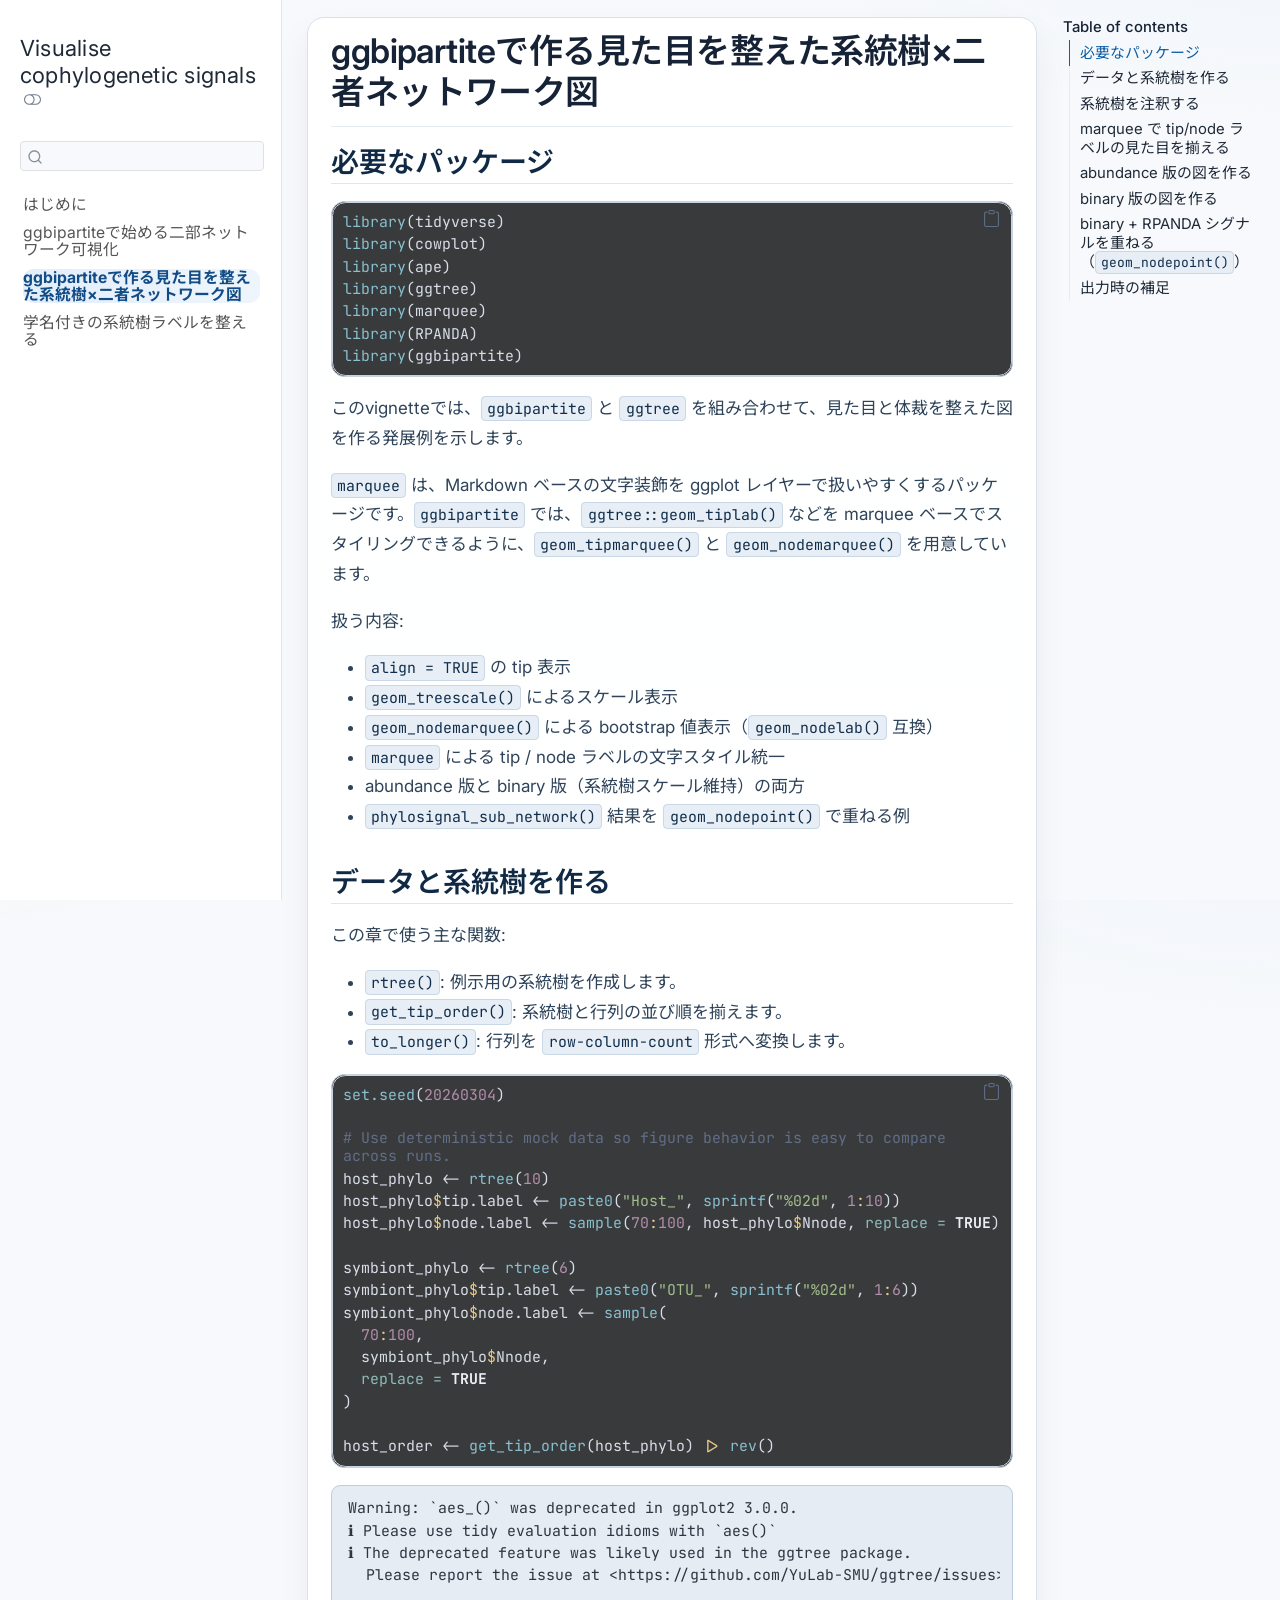
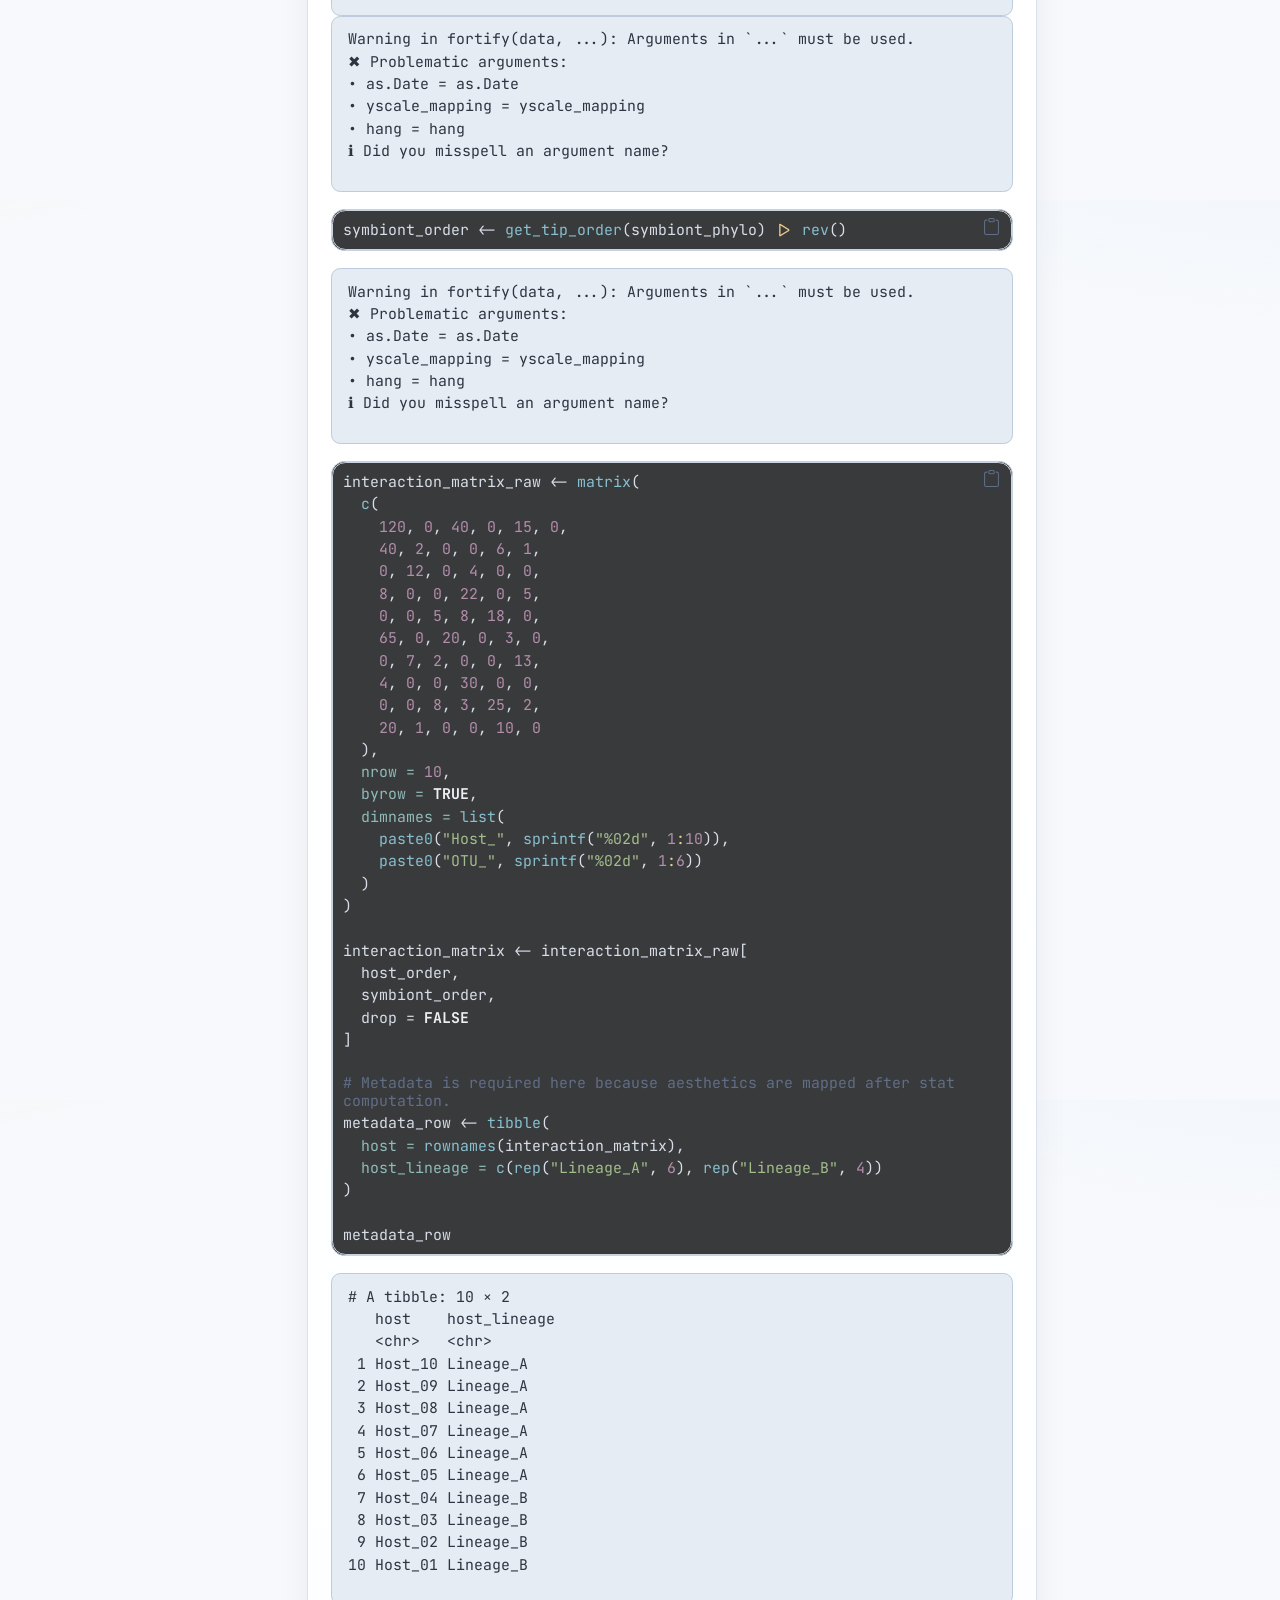
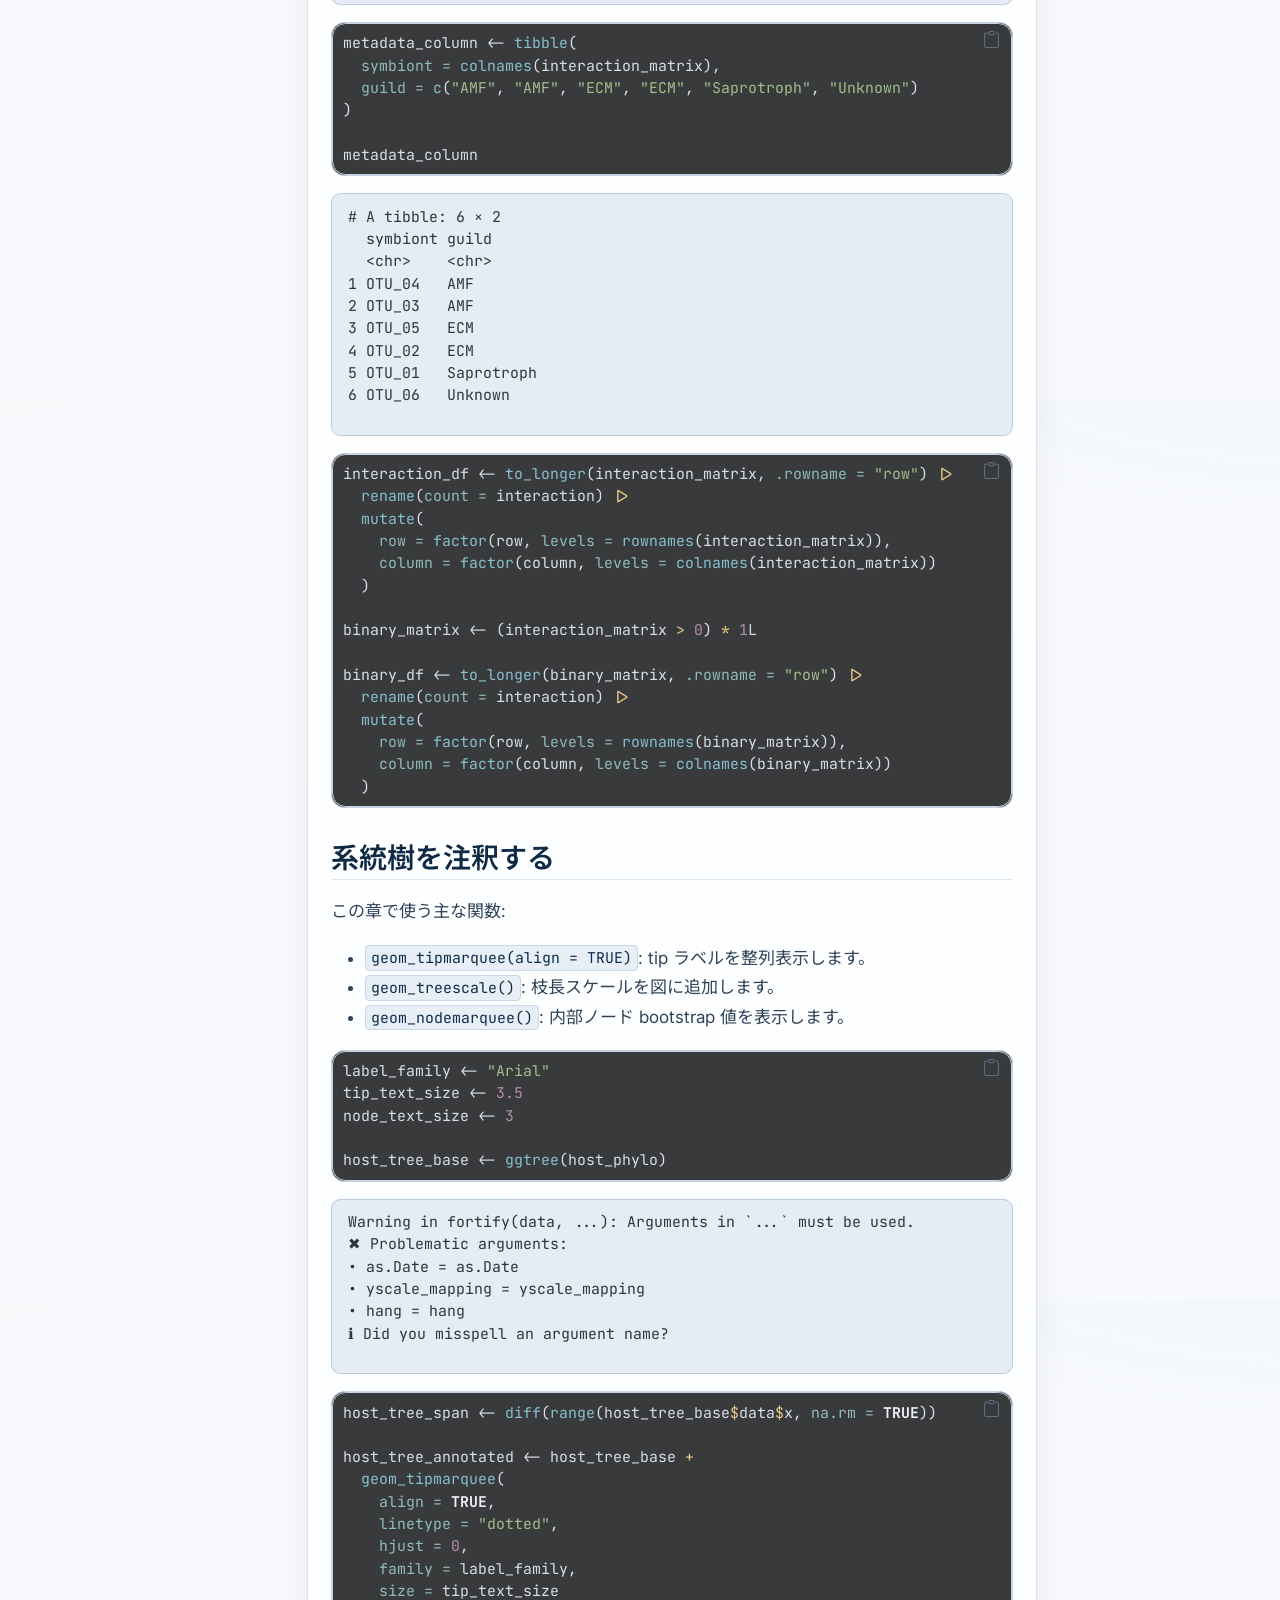
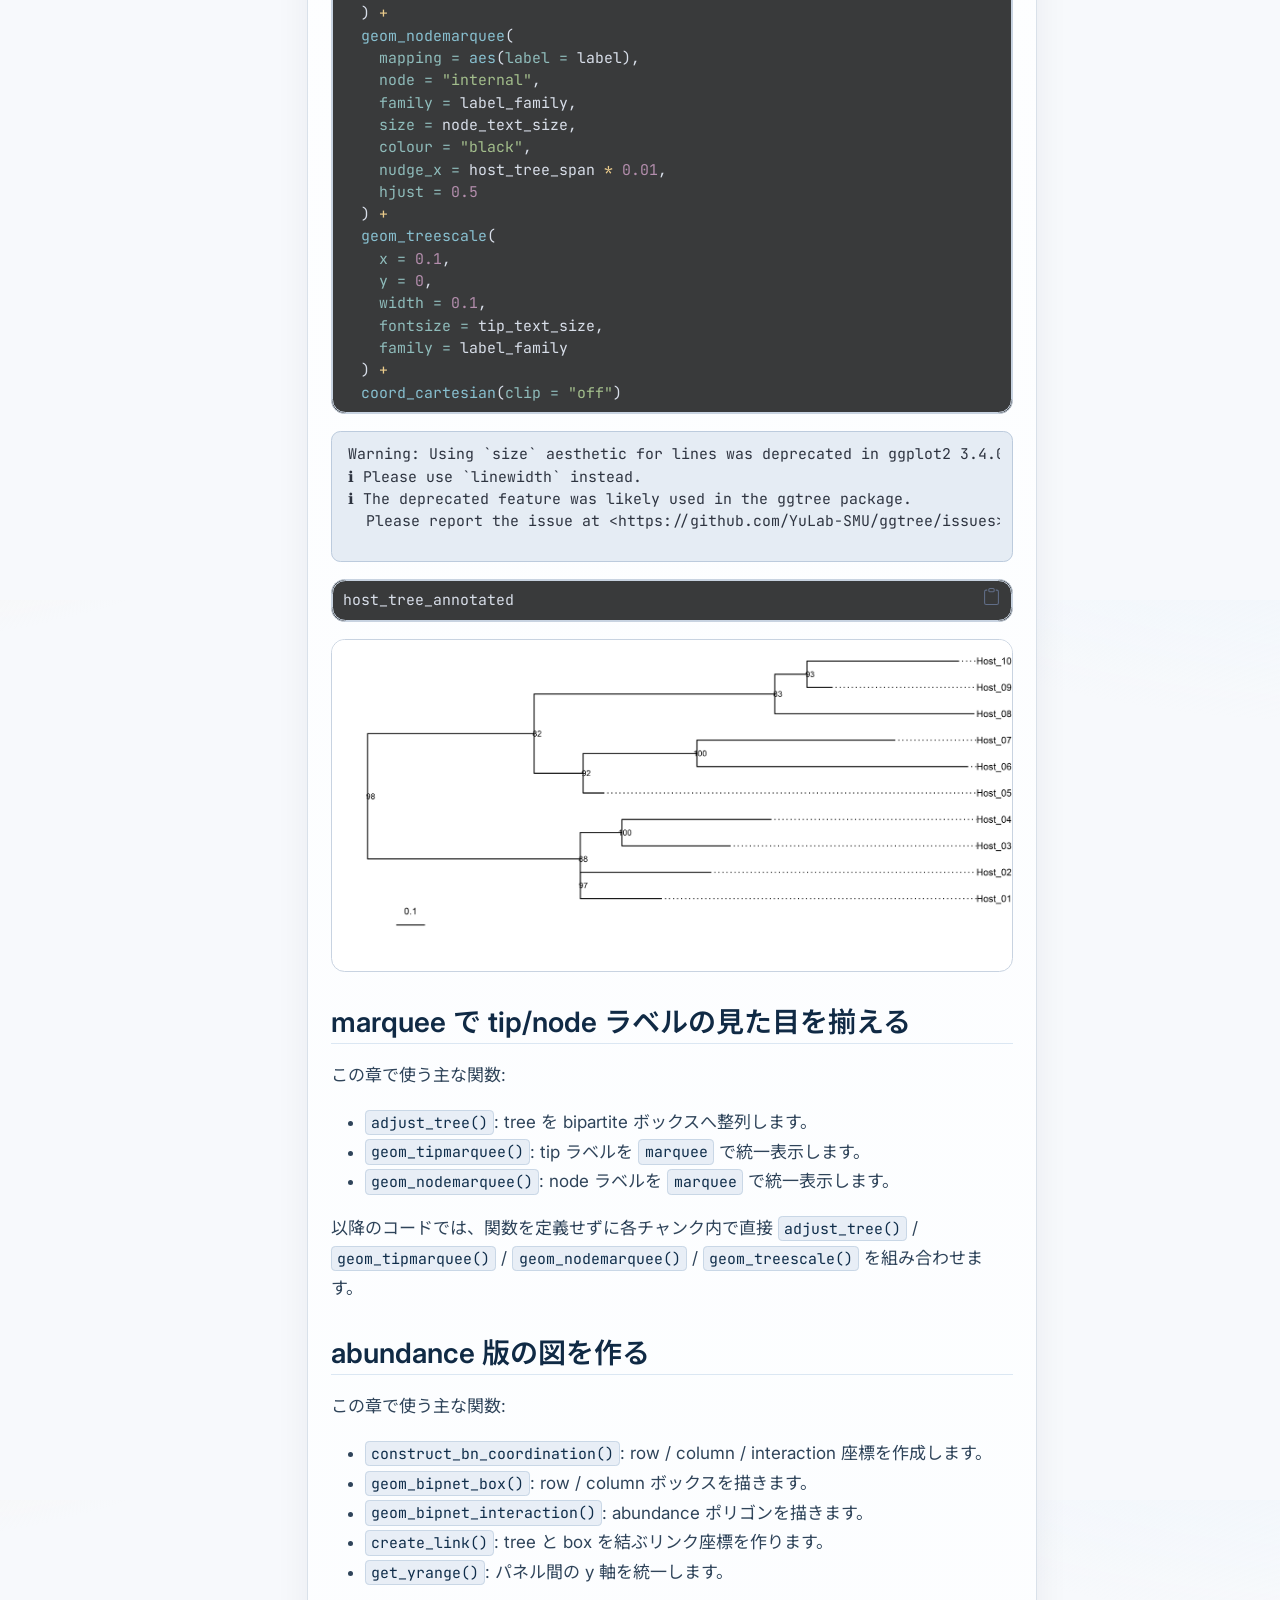
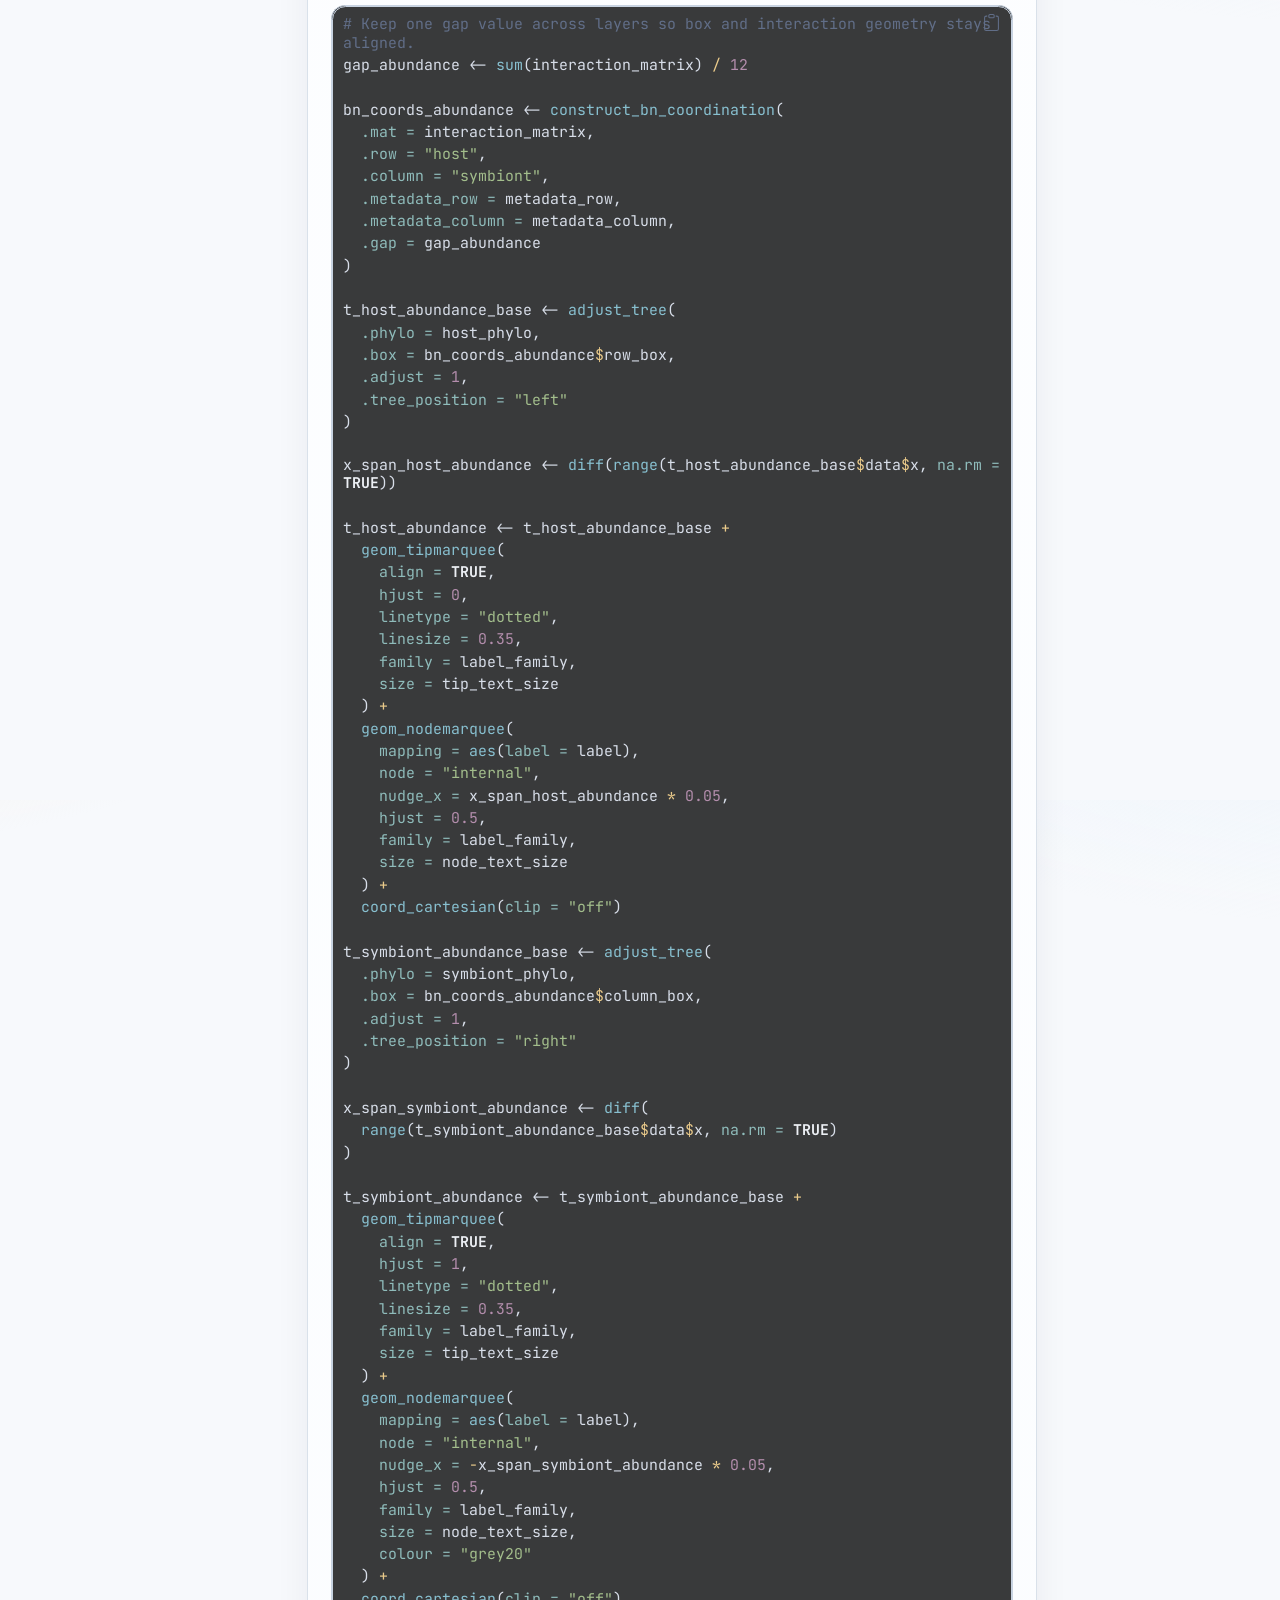
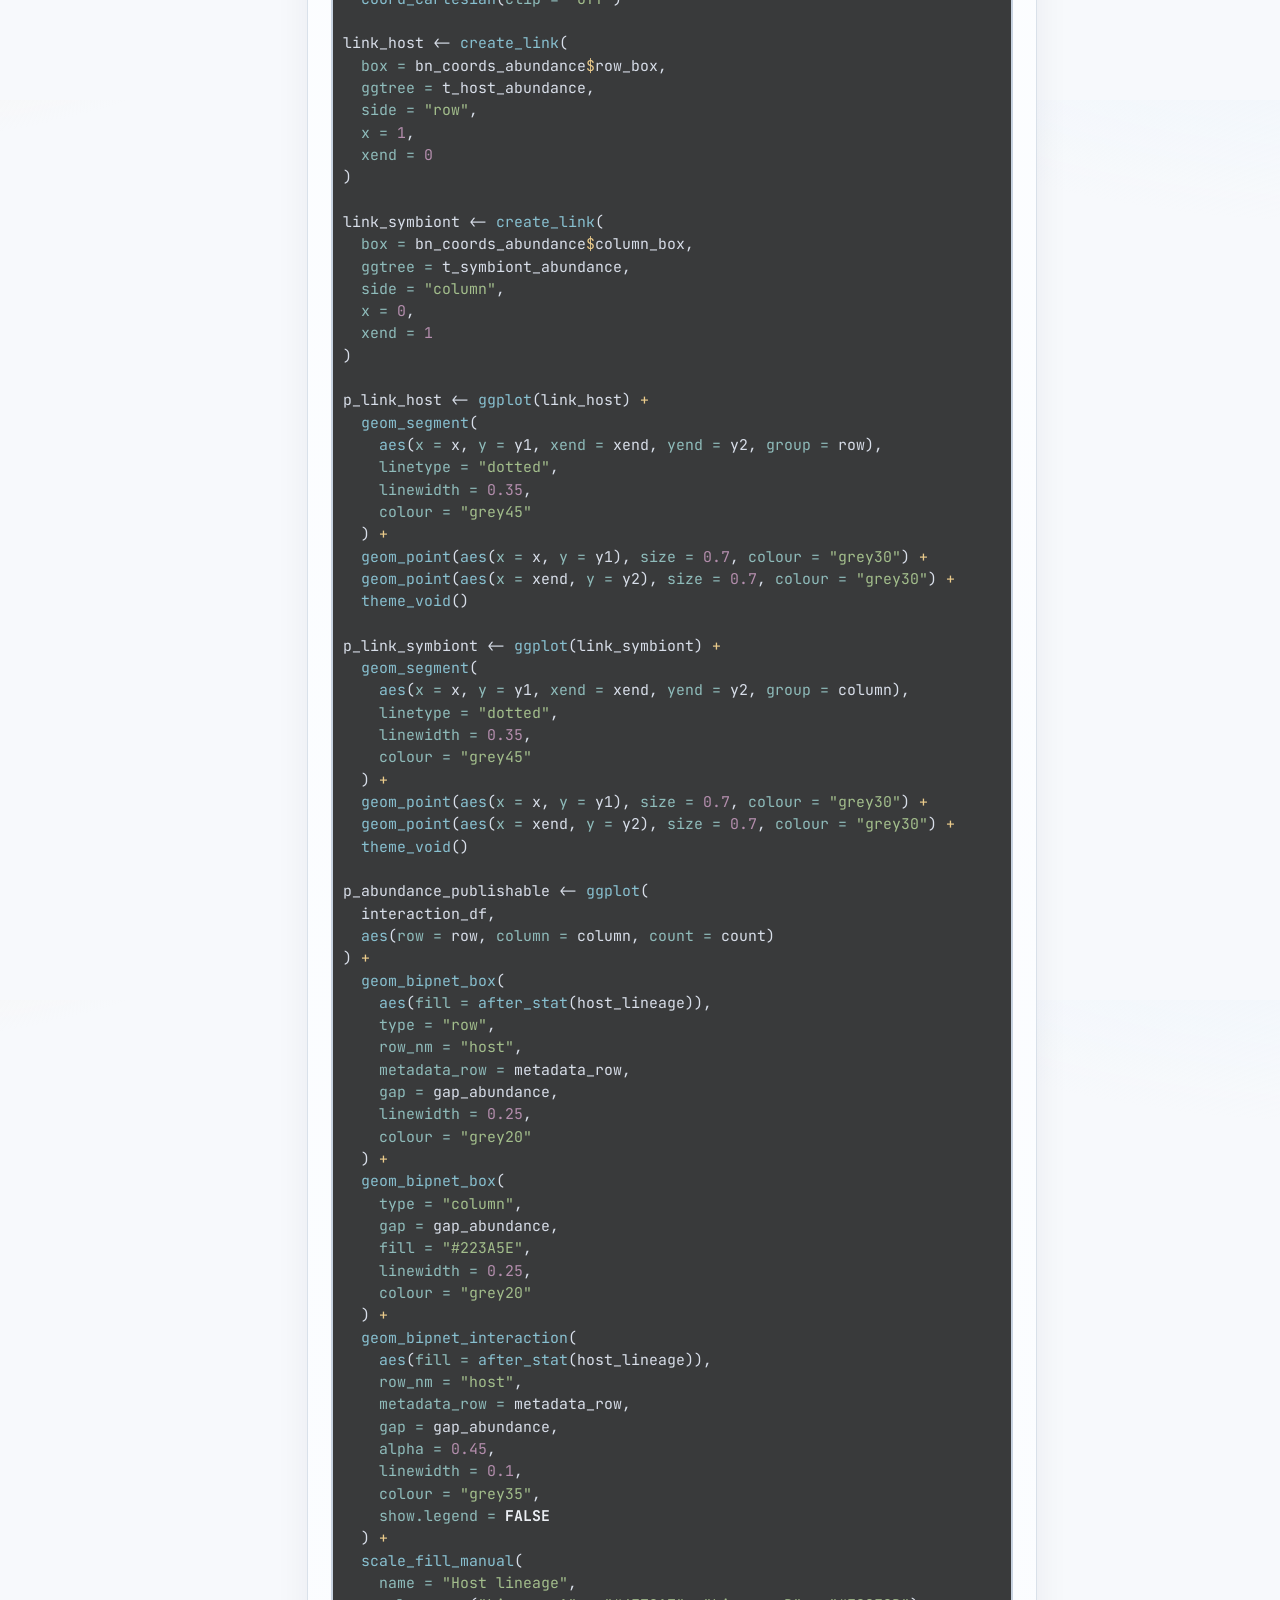
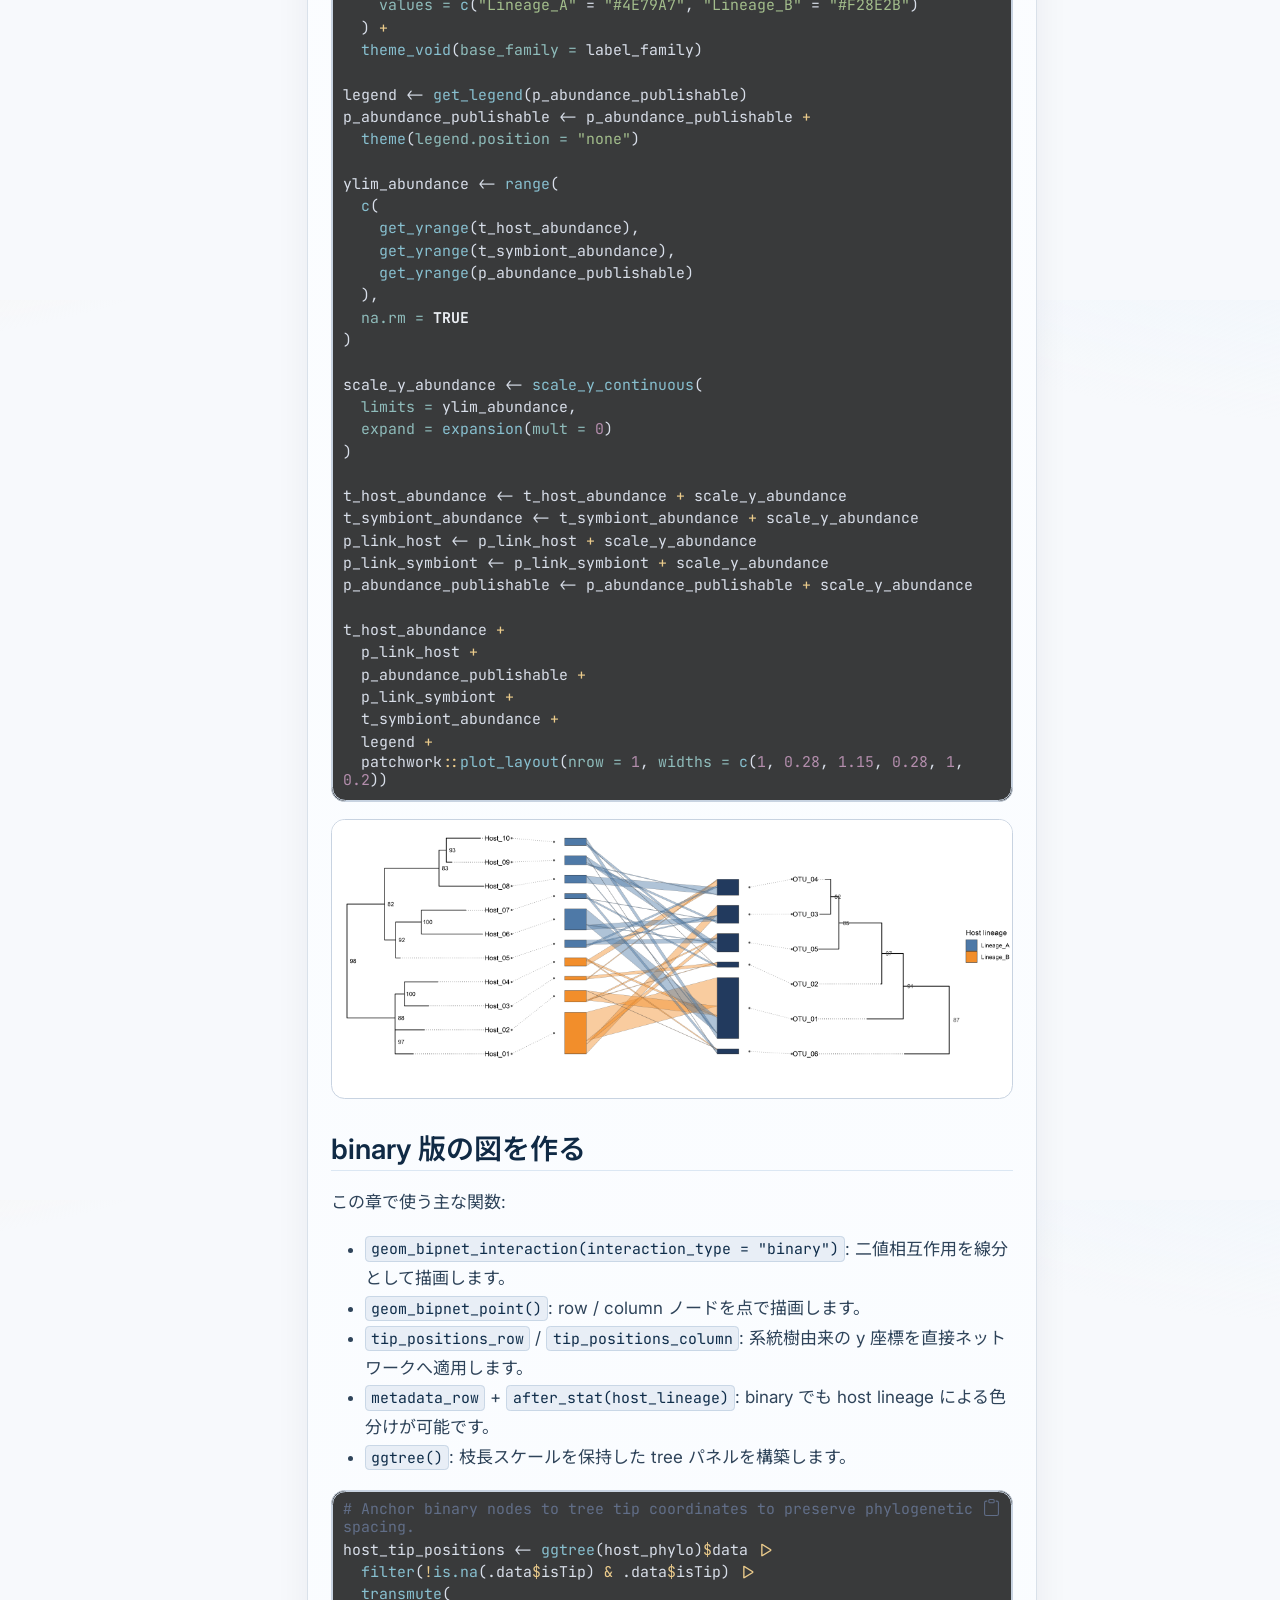
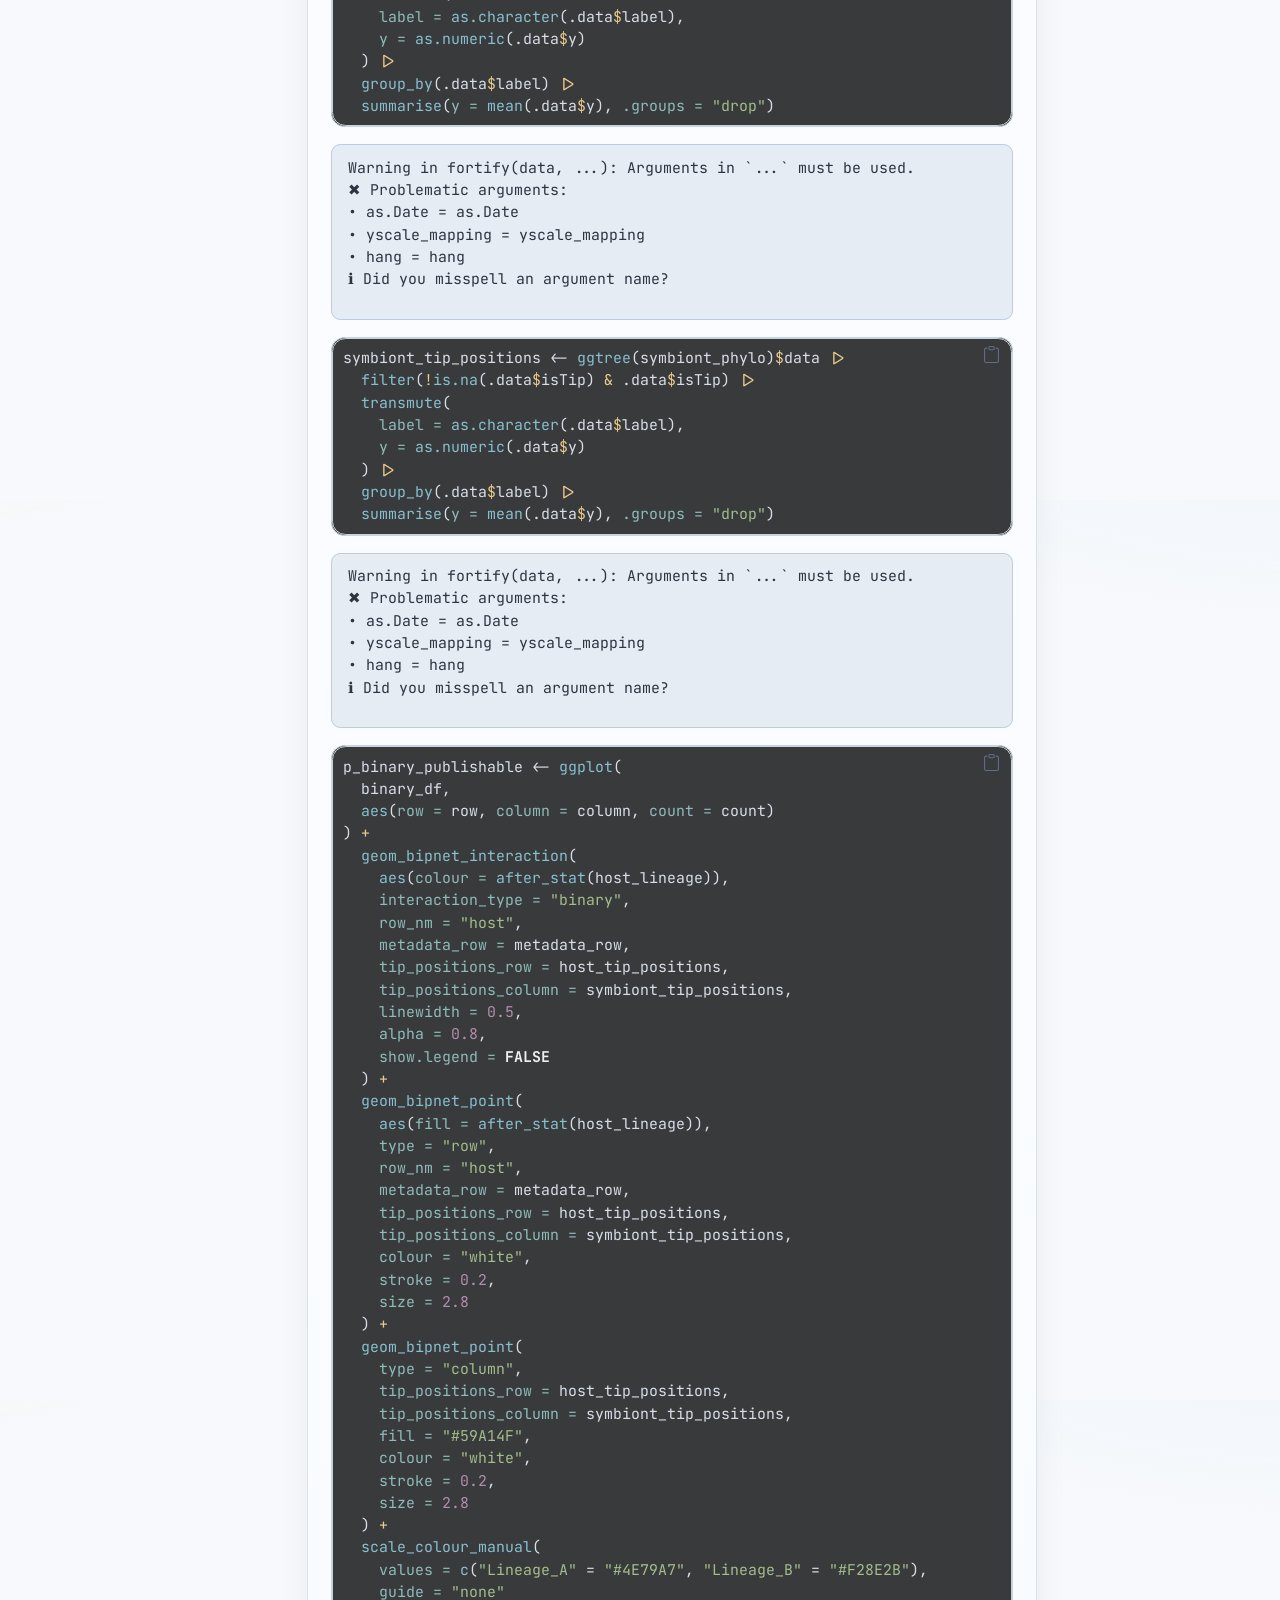
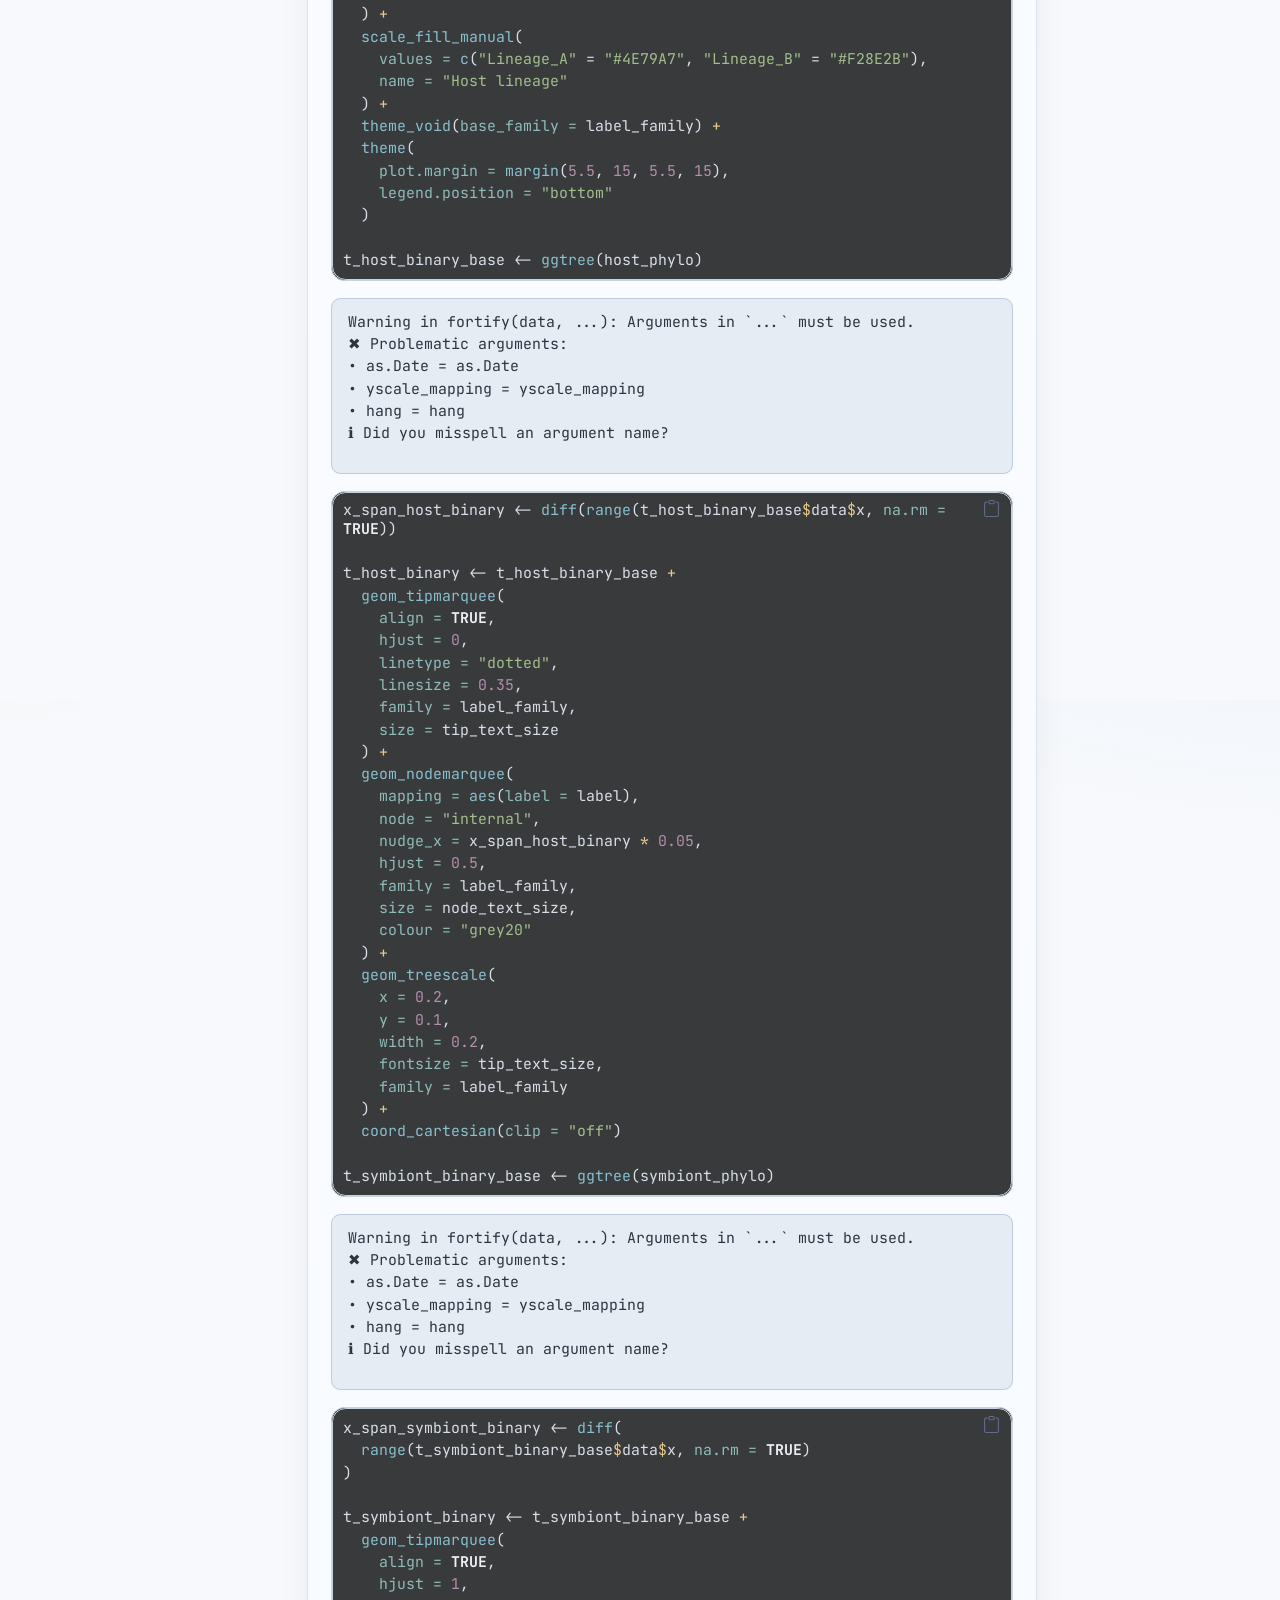
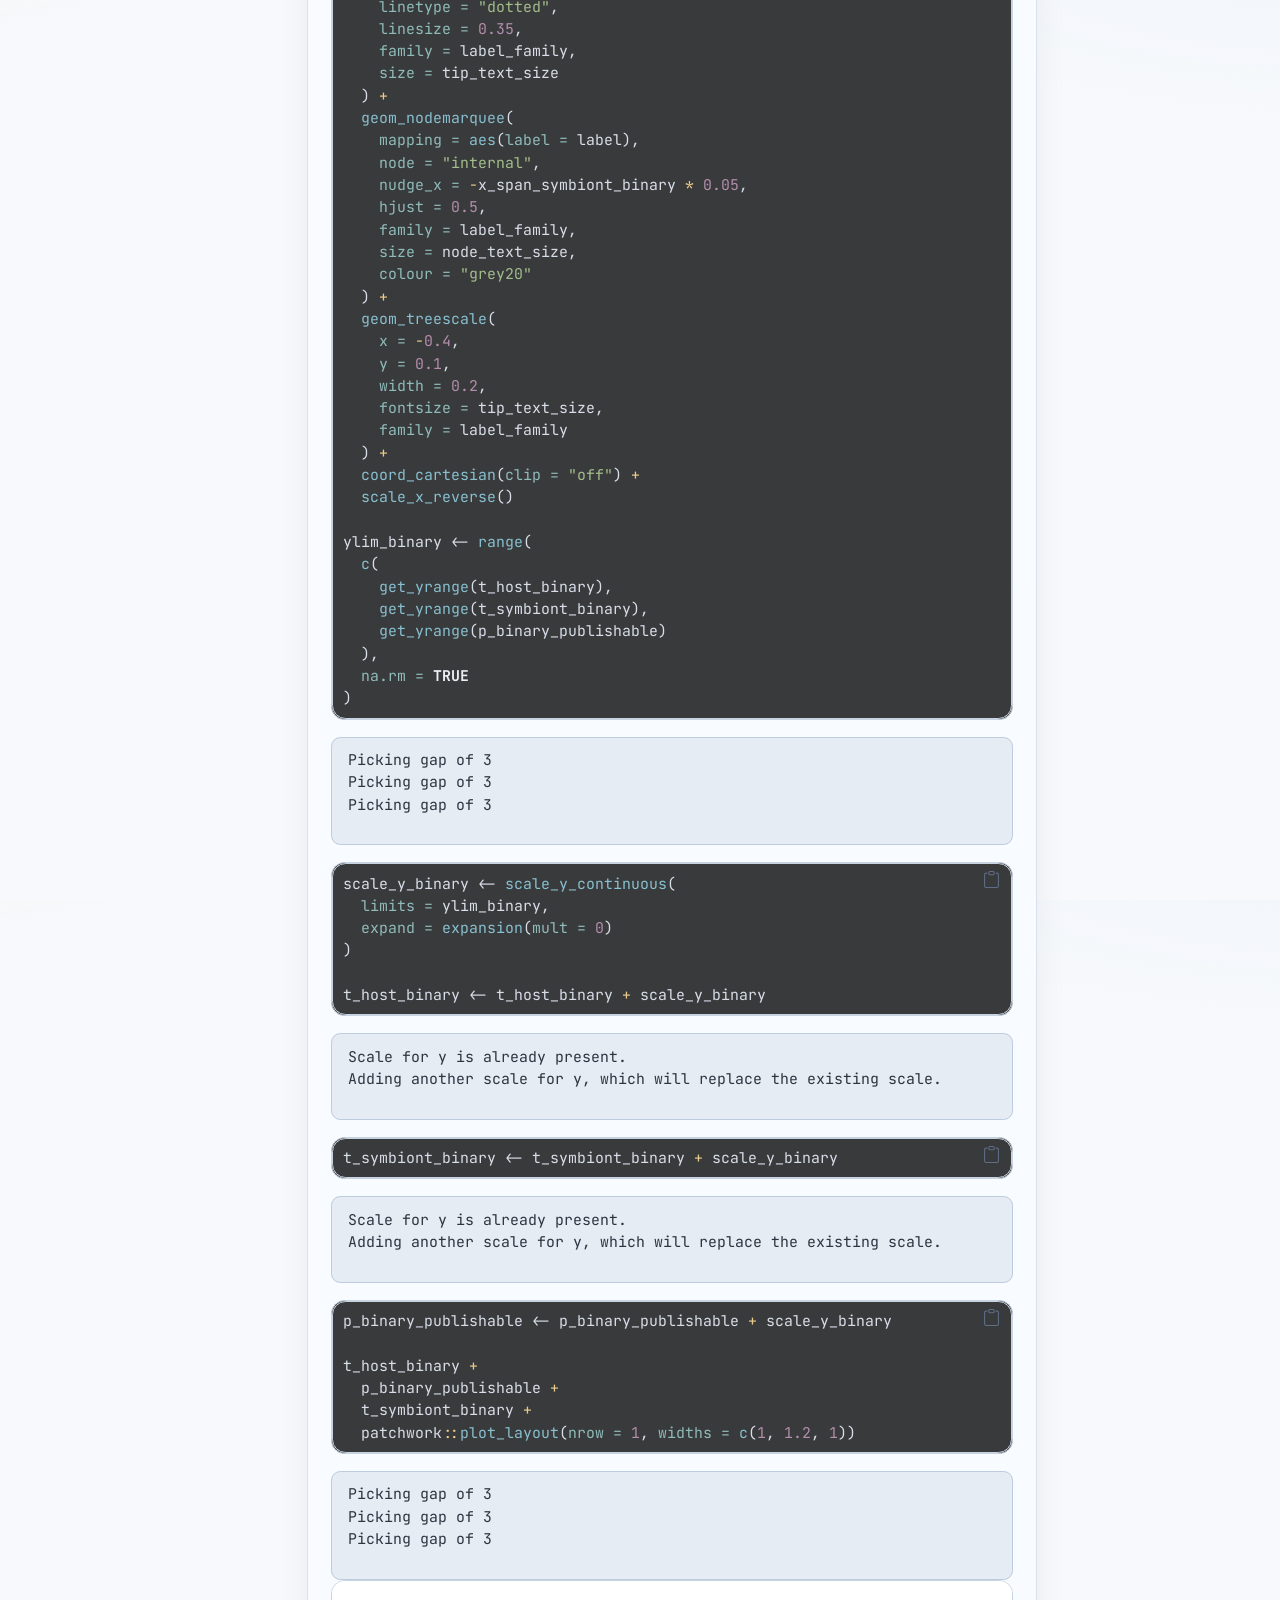
==== commit 9572a371: "Render doc" ====
--- a/docs/ggbipartite-publishable-ja.html
+++ b/docs/ggbipartite-publishable-ja.html
@@ -7,7 +7,7 @@
 <meta name="viewport" content="width=device-width, initial-scale=1.0, user-scalable=yes">
 
 
-<title>ggbipartiteで作るPublishableな系統樹×二者ネットワーク図 – Visualise cophylogenetic signals</title>
+<title>ggbipartiteで作る見た目を整えた系統樹×二者ネットワーク図 – Visualise cophylogenetic signals</title>
 <style>
 code{white-space: pre-wrap;}
 span.smallcaps{font-variant: small-caps;}
@@ -73,12 +73,14 @@
 <script src="site_libs/quarto-html/tippy.umd.min.js"></script>
 <script src="site_libs/quarto-html/anchor.min.js"></script>
 <link href="site_libs/quarto-html/tippy.css" rel="stylesheet">
-<link href="site_libs/quarto-html/tippy.css" rel="stylesheet" class="quarto-color-scheme-extra">
+<link href="site_libs/quarto-html/quarto-syntax-highlighting-92a838029aa3a6b8b14706539278285b.css" rel="stylesheet" class="quarto-color-scheme" id="quarto-text-highlighting-styles">
+<link href="site_libs/quarto-html/quarto-syntax-highlighting-dark-92a838029aa3a6b8b14706539278285b.css" rel="stylesheet" class="quarto-color-scheme quarto-color-alternate" id="quarto-text-highlighting-styles">
+<link href="site_libs/quarto-html/quarto-syntax-highlighting-92a838029aa3a6b8b14706539278285b.css" rel="stylesheet" class="quarto-color-scheme-extra" id="quarto-text-highlighting-styles">
 <script src="site_libs/bootstrap/bootstrap.min.js"></script>
 <link href="site_libs/bootstrap/bootstrap-icons.css" rel="stylesheet">
-<link href="site_libs/bootstrap/bootstrap-967c24d7cf5064cf55da2140aa233025.min.css" rel="stylesheet" append-hash="true" class="quarto-color-scheme" id="quarto-bootstrap" data-mode="light">
-<link href="site_libs/bootstrap/bootstrap-dark-8b6e0847ec85533c9173a241ae0e1acf.min.css" rel="stylesheet" append-hash="true" class="quarto-color-scheme quarto-color-alternate" id="quarto-bootstrap" data-mode="dark">
-<link href="site_libs/bootstrap/bootstrap-967c24d7cf5064cf55da2140aa233025.min.css" rel="stylesheet" append-hash="true" class="quarto-color-scheme-extra" id="quarto-bootstrap" data-mode="light">
+<link href="site_libs/bootstrap/bootstrap-5d61e5a1e67e19e7c0baf04de6e35955.min.css" rel="stylesheet" append-hash="true" class="quarto-color-scheme" id="quarto-bootstrap" data-mode="light">
+<link href="site_libs/bootstrap/bootstrap-dark-1d10a73cee7fe0584287850558c6d56c.min.css" rel="stylesheet" append-hash="true" class="quarto-color-scheme quarto-color-alternate" id="quarto-bootstrap" data-mode="dark">
+<link href="site_libs/bootstrap/bootstrap-5d61e5a1e67e19e7c0baf04de6e35955.min.css" rel="stylesheet" append-hash="true" class="quarto-color-scheme-extra" id="quarto-bootstrap" data-mode="light">
 <script id="quarto-search-options" type="application/json">{
   "location": "sidebar",
   "copy-button": false,
@@ -291,7 +293,7 @@
       <button type="button" class="quarto-btn-toggle btn" data-bs-toggle="collapse" role="button" data-bs-target=".quarto-sidebar-collapse-item" aria-controls="quarto-sidebar" aria-expanded="false" aria-label="Toggle sidebar navigation" onclick="if (window.quartoToggleHeadroom) { window.quartoToggleHeadroom(); }">
         <i class="bi bi-layout-text-sidebar-reverse"></i>
       </button>
-        <nav class="quarto-page-breadcrumbs" aria-label="breadcrumb"><ol class="breadcrumb"><li class="breadcrumb-item"><a href="./ggbipartite-publishable-ja.html"><span class="chapter-title">ggbipartiteで作るPublishableな系統樹×二者ネットワーク図</span></a></li></ol></nav>
+        <nav class="quarto-page-breadcrumbs" aria-label="breadcrumb"><ol class="breadcrumb"><li class="breadcrumb-item"><a href="./ggbipartite-publishable-ja.html"><span class="chapter-title">ggbipartiteで作る見た目を整えた系統樹×二者ネットワーク図</span></a></li></ol></nav>
         <a class="flex-grow-1" role="navigation" data-bs-toggle="collapse" data-bs-target=".quarto-sidebar-collapse-item" aria-controls="quarto-sidebar" aria-expanded="false" aria-label="Toggle sidebar navigation" onclick="if (window.quartoToggleHeadroom) { window.quartoToggleHeadroom(); }">      
         </a>
       <button type="button" class="btn quarto-search-button" aria-label="Search" onclick="window.quartoOpenSearch();">
@@ -332,7 +334,7 @@
 </li>
         <li class="sidebar-item">
   <div class="sidebar-item-container"> 
-  <a href="./ggbipartite-publishable-ja.html" class="sidebar-item-text sidebar-link active"><span class="chapter-title">ggbipartiteで作るPublishableな系統樹×二者ネットワーク図</span></a>
+  <a href="./ggbipartite-publishable-ja.html" class="sidebar-item-text sidebar-link active"><span class="chapter-title">ggbipartiteで作る見た目を整えた系統樹×二者ネットワーク図</span></a>
   </div>
 </li>
         <li class="sidebar-item">
@@ -353,11 +355,11 @@
   <li><a href="#必要なパッケージ" id="toc-必要なパッケージ" class="nav-link active" data-scroll-target="#必要なパッケージ">必要なパッケージ</a></li>
   <li><a href="#データと系統樹を作る" id="toc-データと系統樹を作る" class="nav-link" data-scroll-target="#データと系統樹を作る">データと系統樹を作る</a></li>
   <li><a href="#系統樹を注釈する" id="toc-系統樹を注釈する" class="nav-link" data-scroll-target="#系統樹を注釈する">系統樹を注釈する</a></li>
-  <li><a href="#marqueeでtipnodeラベルの見た目を揃える" id="toc-marqueeでtipnodeラベルの見た目を揃える" class="nav-link" data-scroll-target="#marqueeでtipnodeラベルの見た目を揃える">marqueeでtip/nodeラベルの見た目を揃える</a></li>
-  <li><a href="#abundance版の図を作る" id="toc-abundance版の図を作る" class="nav-link" data-scroll-target="#abundance版の図を作る">abundance版の図を作る</a></li>
-  <li><a href="#binary版の図を作る" id="toc-binary版の図を作る" class="nav-link" data-scroll-target="#binary版の図を作る">binary版の図を作る</a></li>
-  <li><a href="#binary-rpandaシグナルを重ねるgeom_nodepoint" id="toc-binary-rpandaシグナルを重ねるgeom_nodepoint" class="nav-link" data-scroll-target="#binary-rpandaシグナルを重ねるgeom_nodepoint">binary + RPANDAシグナルを重ねる（<code>geom_nodepoint()</code>）</a></li>
-  <li><a href="#出力時の実務メモ" id="toc-出力時の実務メモ" class="nav-link" data-scroll-target="#出力時の実務メモ">出力時の実務メモ</a></li>
+  <li><a href="#marquee-で-tipnode-ラベルの見た目を揃える" id="toc-marquee-で-tipnode-ラベルの見た目を揃える" class="nav-link" data-scroll-target="#marquee-で-tipnode-ラベルの見た目を揃える">marquee で tip/node ラベルの見た目を揃える</a></li>
+  <li><a href="#abundance-版の図を作る" id="toc-abundance-版の図を作る" class="nav-link" data-scroll-target="#abundance-版の図を作る">abundance 版の図を作る</a></li>
+  <li><a href="#binary-版の図を作る" id="toc-binary-版の図を作る" class="nav-link" data-scroll-target="#binary-版の図を作る">binary 版の図を作る</a></li>
+  <li><a href="#binary-rpanda-シグナルを重ねるgeom_nodepoint" id="toc-binary-rpanda-シグナルを重ねるgeom_nodepoint" class="nav-link" data-scroll-target="#binary-rpanda-シグナルを重ねるgeom_nodepoint">binary + RPANDA シグナルを重ねる（<code>geom_nodepoint()</code>）</a></li>
+  <li><a href="#出力時の補足" id="toc-出力時の補足" class="nav-link" data-scroll-target="#出力時の補足">出力時の補足</a></li>
   </ul>
 </nav>
     </div>
@@ -367,7 +369,7 @@
 
 <header id="title-block-header" class="quarto-title-block default">
 <div class="quarto-title">
-<h1 class="title"><span class="chapter-title">ggbipartiteで作るPublishableな系統樹×二者ネットワーク図</span></h1>
+<h1 class="title"><span class="chapter-title">ggbipartiteで作る見た目を整えた系統樹×二者ネットワーク図</span></h1>
 </div>
 
 
@@ -395,7 +397,8 @@
 <span id="cb1-6"><a href="#cb1-6" aria-hidden="true" tabindex="-1"></a><span class="fu">library</span>(RPANDA)</span>
 <span id="cb1-7"><a href="#cb1-7" aria-hidden="true" tabindex="-1"></a><span class="fu">library</span>(ggbipartite)</span></code><button title="Copy to Clipboard" class="code-copy-button"><i class="bi"></i></button></pre></div>
 </div>
-<p>この vignette では、<code>ggbipartite</code> と <code>ggtree</code> を組み合わせて、 投稿図として使いやすい品質の図を作る発展例を示します。</p>
+<p>このvignetteでは、<code>ggbipartite</code> と <code>ggtree</code> を組み合わせて、見た目と体裁を整えた図を作る発展例を示します。</p>
+<p><code>marquee</code> は、Markdown ベースの文字装飾を ggplot レイヤーで扱いやすくするパッケージです。<code>ggbipartite</code> では、<code>ggtree::geom_tiplab()</code> などを marquee ベースでスタイリングできるように、<code>geom_tipmarquee()</code> と <code>geom_nodemarquee()</code> を用意しています。</p>
 <p>扱う内容:</p>
 <ul>
 <li><code>align = TRUE</code> の tip 表示</li>
@@ -417,7 +420,7 @@
 <div class="cell">
 <div class="sourceCode cell-code" id="cb2"><pre class="sourceCode r code-with-copy"><code class="sourceCode r"><span id="cb2-1"><a href="#cb2-1" aria-hidden="true" tabindex="-1"></a><span class="fu">set.seed</span>(<span class="dv">20260304</span>)</span>
 <span id="cb2-2"><a href="#cb2-2" aria-hidden="true" tabindex="-1"></a></span>
-<span id="cb2-3"><a href="#cb2-3" aria-hidden="true" tabindex="-1"></a><span class="co"># 再現可能なデモ用 tree と interaction 行列を生成</span></span>
+<span id="cb2-3"><a href="#cb2-3" aria-hidden="true" tabindex="-1"></a><span class="co"># Use deterministic mock data so figure behavior is easy to compare across runs.</span></span>
 <span id="cb2-4"><a href="#cb2-4" aria-hidden="true" tabindex="-1"></a>host_phylo <span class="ot">&lt;-</span> <span class="fu">rtree</span>(<span class="dv">10</span>)</span>
 <span id="cb2-5"><a href="#cb2-5" aria-hidden="true" tabindex="-1"></a>host_phylo<span class="sc">$</span>tip.label <span class="ot">&lt;-</span> <span class="fu">paste0</span>(<span class="st">"Host_"</span>, <span class="fu">sprintf</span>(<span class="st">"%02d"</span>, <span class="dv">1</span><span class="sc">:</span><span class="dv">10</span>))</span>
 <span id="cb2-6"><a href="#cb2-6" aria-hidden="true" tabindex="-1"></a>host_phylo<span class="sc">$</span>node.label <span class="ot">&lt;-</span> <span class="fu">sample</span>(<span class="dv">70</span><span class="sc">:</span><span class="dv">100</span>, host_phylo<span class="sc">$</span>Nnode, <span class="at">replace =</span> <span class="cn">TRUE</span>)</span>
@@ -481,7 +484,7 @@
 <span id="cb7-25"><a href="#cb7-25" aria-hidden="true" tabindex="-1"></a>  drop <span class="ot">=</span> <span class="cn">FALSE</span></span>
 <span id="cb7-26"><a href="#cb7-26" aria-hidden="true" tabindex="-1"></a>]</span>
 <span id="cb7-27"><a href="#cb7-27" aria-hidden="true" tabindex="-1"></a></span>
-<span id="cb7-28"><a href="#cb7-28" aria-hidden="true" tabindex="-1"></a><span class="co"># row/column metadata は geoms の after_stat() で参照する</span></span>
+<span id="cb7-28"><a href="#cb7-28" aria-hidden="true" tabindex="-1"></a><span class="co"># Metadata is required here because aesthetics are mapped after stat computation.</span></span>
 <span id="cb7-29"><a href="#cb7-29" aria-hidden="true" tabindex="-1"></a>metadata_row <span class="ot">&lt;-</span> <span class="fu">tibble</span>(</span>
 <span id="cb7-30"><a href="#cb7-30" aria-hidden="true" tabindex="-1"></a>  <span class="at">host =</span> <span class="fu">rownames</span>(interaction_matrix),</span>
 <span id="cb7-31"><a href="#cb7-31" aria-hidden="true" tabindex="-1"></a>  <span class="at">host_lineage =</span> <span class="fu">c</span>(<span class="fu">rep</span>(<span class="st">"Lineage_A"</span>, <span class="dv">6</span>), <span class="fu">rep</span>(<span class="st">"Lineage_B"</span>, <span class="dv">4</span>))</span>
@@ -602,8 +605,8 @@
 </div>
 </div>
 </section>
-<section id="marqueeでtipnodeラベルの見た目を揃える" class="level2">
-<h2 class="anchored" data-anchor-id="marqueeでtipnodeラベルの見た目を揃える">marqueeでtip/nodeラベルの見た目を揃える</h2>
+<section id="marquee-で-tipnode-ラベルの見た目を揃える" class="level2">
+<h2 class="anchored" data-anchor-id="marquee-で-tipnode-ラベルの見た目を揃える">marquee で tip/node ラベルの見た目を揃える</h2>
 <p>この章で使う主な関数:</p>
 <ul>
 <li><code>adjust_tree()</code>: tree を bipartite ボックスへ整列します。</li>
@@ -612,8 +615,8 @@
 </ul>
 <p>以降のコードでは、関数を定義せずに各チャンク内で直接 <code>adjust_tree()</code> / <code>geom_tipmarquee()</code> / <code>geom_nodemarquee()</code> / <code>geom_treescale()</code> を組み合わせます。</p>
 </section>
-<section id="abundance版の図を作る" class="level2">
-<h2 class="anchored" data-anchor-id="abundance版の図を作る">abundance版の図を作る</h2>
+<section id="abundance-版の図を作る" class="level2">
+<h2 class="anchored" data-anchor-id="abundance-版の図を作る">abundance 版の図を作る</h2>
 <p>この章で使う主な関数:</p>
 <ul>
 <li><code>construct_bn_coordination()</code>: row / column / interaction 座標を作成します。</li>
@@ -623,7 +626,7 @@
 <li><code>get_yrange()</code>: パネル間の y 軸を統一します。</li>
 </ul>
 <div class="cell">
-<div class="sourceCode cell-code" id="cb17"><pre class="sourceCode r code-with-copy"><code class="sourceCode r"><span id="cb17-1"><a href="#cb17-1" aria-hidden="true" tabindex="-1"></a><span class="co"># 各層で同じ gap を使い、tree と network の整合性を保つ</span></span>
+<div class="sourceCode cell-code" id="cb17"><pre class="sourceCode r code-with-copy"><code class="sourceCode r"><span id="cb17-1"><a href="#cb17-1" aria-hidden="true" tabindex="-1"></a><span class="co"># Keep one gap value across layers so box and interaction geometry stays aligned.</span></span>
 <span id="cb17-2"><a href="#cb17-2" aria-hidden="true" tabindex="-1"></a>gap_abundance <span class="ot">&lt;-</span> <span class="fu">sum</span>(interaction_matrix) <span class="sc">/</span> <span class="dv">12</span></span>
 <span id="cb17-3"><a href="#cb17-3" aria-hidden="true" tabindex="-1"></a></span>
 <span id="cb17-4"><a href="#cb17-4" aria-hidden="true" tabindex="-1"></a>bn_coords_abundance <span class="ot">&lt;-</span> <span class="fu">construct_bn_coordination</span>(</span>
@@ -808,8 +811,8 @@
 </div>
 </div>
 </section>
-<section id="binary版の図を作る" class="level2">
-<h2 class="anchored" data-anchor-id="binary版の図を作る">binary版の図を作る</h2>
+<section id="binary-版の図を作る" class="level2">
+<h2 class="anchored" data-anchor-id="binary-版の図を作る">binary 版の図を作る</h2>
 <p>この章で使う主な関数:</p>
 <ul>
 <li><code>geom_bipnet_interaction(interaction_type = "binary")</code>: 二値相互作用を線分として描画します。</li>
@@ -819,7 +822,7 @@
 <li><code>ggtree()</code>: 枝長スケールを保持した tree パネルを構築します。</li>
 </ul>
 <div class="cell">
-<div class="sourceCode cell-code" id="cb18"><pre class="sourceCode r code-with-copy"><code class="sourceCode r"><span id="cb18-1"><a href="#cb18-1" aria-hidden="true" tabindex="-1"></a><span class="co"># tree 由来の tip 座標を binary ネットワークへ直接適用</span></span>
+<div class="sourceCode cell-code" id="cb18"><pre class="sourceCode r code-with-copy"><code class="sourceCode r"><span id="cb18-1"><a href="#cb18-1" aria-hidden="true" tabindex="-1"></a><span class="co"># Anchor binary nodes to tree tip coordinates to preserve phylogenetic spacing.</span></span>
 <span id="cb18-2"><a href="#cb18-2" aria-hidden="true" tabindex="-1"></a>host_tip_positions <span class="ot">&lt;-</span> <span class="fu">ggtree</span>(host_phylo)<span class="sc">$</span>data <span class="sc">|&gt;</span></span>
 <span id="cb18-3"><a href="#cb18-3" aria-hidden="true" tabindex="-1"></a>  <span class="fu">filter</span>(<span class="sc">!</span><span class="fu">is.na</span>(.data<span class="sc">$</span>isTip) <span class="sc">&amp;</span> .data<span class="sc">$</span>isTip) <span class="sc">|&gt;</span></span>
 <span id="cb18-4"><a href="#cb18-4" aria-hidden="true" tabindex="-1"></a>  <span class="fu">transmute</span>(</span>
@@ -1028,8 +1031,8 @@
 </div>
 </div>
 </section>
-<section id="binary-rpandaシグナルを重ねるgeom_nodepoint" class="level2">
-<h2 class="anchored" data-anchor-id="binary-rpandaシグナルを重ねるgeom_nodepoint">binary + RPANDAシグナルを重ねる（<code>geom_nodepoint()</code>）</h2>
+<section id="binary-rpanda-シグナルを重ねるgeom_nodepoint" class="level2">
+<h2 class="anchored" data-anchor-id="binary-rpanda-シグナルを重ねるgeom_nodepoint">binary + RPANDA シグナルを重ねる（<code>geom_nodepoint()</code>）</h2>
 <p>この章で使う主な関数:</p>
 <ul>
 <li><code>phylosignal_sub_network()</code>: clade 単位の相関検定を実行する関数（本章では実行せず参照のみ）。</li>
@@ -1037,7 +1040,7 @@
 <li><code>geom_nodepoint()</code>: 検定結果（<code>mantel_cor</code>）を内部ノードへ重ね描きします。</li>
 </ul>
 <div class="cell">
-<div class="sourceCode cell-code" id="cb34"><pre class="sourceCode r code-with-copy"><code class="sourceCode r"><span id="cb34-1"><a href="#cb34-1" aria-hidden="true" tabindex="-1"></a><span class="co"># `phylosignal_sub_network()` 実行結果を想定したダミー表で可視化手順のみ示す</span></span>
+<div class="sourceCode cell-code" id="cb34"><pre class="sourceCode r code-with-copy"><code class="sourceCode r"><span id="cb34-1"><a href="#cb34-1" aria-hidden="true" tabindex="-1"></a><span class="co"># Use mock test results to demonstrate overlay logic without running heavy statistics.</span></span>
 <span id="cb34-2"><a href="#cb34-2" aria-hidden="true" tabindex="-1"></a></span>
 <span id="cb34-3"><a href="#cb34-3" aria-hidden="true" tabindex="-1"></a>cophylo_by_clade_plants <span class="ot">&lt;-</span> <span class="fu">tribble</span>(</span>
 <span id="cb34-4"><a href="#cb34-4" aria-hidden="true" tabindex="-1"></a>  <span class="sc">~</span>data_source,</span>
@@ -1178,8 +1181,8 @@
 </div>
 </div>
 </section>
-<section id="出力時の実務メモ" class="level2">
-<h2 class="anchored" data-anchor-id="出力時の実務メモ">出力時の実務メモ</h2>
+<section id="出力時の補足" class="level2">
+<h2 class="anchored" data-anchor-id="出力時の補足">出力時の補足</h2>
 <p>この章で使う主な関数:</p>
 <ul>
 <li><code>ggsave()</code>: 論文図として保存します。</li>
--- a/docs/site_libs/quarto-html/quarto-syntax-highlighting-92a838029aa3a6b8b14706539278285b.css
+++ b/docs/site_libs/quarto-html/quarto-syntax-highlighting-92a838029aa3a6b8b14706539278285b.css
@@ -0,0 +1,216 @@
+/* quarto syntax highlight colors */
+:root {
+  --quarto-hl-al-color: #bf616a;
+  --quarto-hl-an-color: #d08770;
+  --quarto-hl-at-color: #8fbcbb;
+  --quarto-hl-bn-color: #b48ead;
+  --quarto-hl-bu-color: #88c0d0;
+  --quarto-hl-ch-color: #ebcb8b;
+  --quarto-hl-co-color: #616e88;
+  --quarto-hl-cv-color: #e5e9f0;
+  --quarto-hl-cn-color: #eceff4;
+  --quarto-hl-cf-color: #81a1c1;
+  --quarto-hl-dt-color: #81a1c1;
+  --quarto-hl-dv-color: #b48ead;
+  --quarto-hl-do-color: #5e81ac;
+  --quarto-hl-er-color: #bf616a;
+  --quarto-hl-ex-color: #8fbcbb;
+  --quarto-hl-fl-color: #b48ead;
+  --quarto-hl-fu-color: #88c0d0;
+  --quarto-hl-im-color: #a3be8c;
+  --quarto-hl-in-color: #ebcb8b;
+  --quarto-hl-kw-color: #81a1c1;
+  --quarto-hl-op-color: #81a1c1;
+  --quarto-hl-pp-color: #5e81ac;
+  --quarto-hl-re-color: #88c0d0;
+  --quarto-hl-sc-color: #ebcb8b;
+  --quarto-hl-ss-color: #d08770;
+  --quarto-hl-st-color: #a3be8c;
+  --quarto-hl-va-color: #5e81ac;
+  --quarto-hl-vs-color: #a3be8c;
+  --quarto-hl-wa-color: #bf616a;
+}
+
+/* other quarto variables */
+:root {
+  --quarto-font-monospace: "JetBrains Mono", "SFMono-Regular", Menlo, Consolas, monospace;
+}
+
+/* syntax highlight based on Pandoc's rules */
+pre > code.sourceCode > span {
+  color: #d8dee9;
+}
+
+code.sourceCode > span {
+  color: #d8dee9;
+}
+
+div.sourceCode,
+div.sourceCode pre.sourceCode {
+  color: #d8dee9;
+}
+
+/* Normal */
+code span {
+  color: #d8dee9;
+}
+
+/* Alert */
+code span.al {
+  background-color: #3b4252;
+  font-weight: bold;
+  color: #bf616a;
+}
+
+/* Annotation */
+code span.an {
+  color: #d08770;
+}
+
+/* Attribute */
+code span.at {
+  color: #8fbcbb;
+}
+
+/* BaseN */
+code span.bn {
+  color: #b48ead;
+}
+
+/* BuiltIn */
+code span.bu {
+  font-style: italic;
+  color: #88c0d0;
+}
+
+/* ControlFlow */
+code span.cf {
+  font-weight: bold;
+  color: #81a1c1;
+}
+
+/* Char */
+code span.ch {
+  color: #ebcb8b;
+}
+
+/* Constant */
+code span.cn {
+  font-weight: bold;
+  color: #eceff4;
+}
+
+/* Comment */
+code span.co {
+  color: #616e88;
+}
+
+/* CommentVar */
+code span.cv {
+  color: #e5e9f0;
+}
+
+/* Documentation */
+code span.do {
+  color: #5e81ac;
+}
+
+/* DataType */
+code span.dt {
+  color: #81a1c1;
+}
+
+/* DecVal */
+code span.dv {
+  color: #b48ead;
+}
+
+/* Error */
+code span.er {
+  color: #bf616a;
+  text-decoration: underline;
+}
+
+/* Extension */
+code span.ex {
+  font-weight: bold;
+  color: #8fbcbb;
+}
+
+/* Float */
+code span.fl {
+  color: #b48ead;
+}
+
+/* Function */
+code span.fu {
+  color: #88c0d0;
+}
+
+/* Import */
+code span.im {
+  color: #a3be8c;
+}
+
+/* Information */
+code span.in {
+  color: #ebcb8b;
+}
+
+/* Keyword */
+code span.kw {
+  font-weight: bold;
+  color: #81a1c1;
+}
+
+/* Operator */
+code span.op {
+  color: #81a1c1;
+}
+
+/* Preprocessor */
+code span.pp {
+  color: #5e81ac;
+}
+
+/* RegionMarker */
+code span.re {
+  background-color: #3b4252;
+  color: #88c0d0;
+}
+
+/* SpecialChar */
+code span.sc {
+  color: #ebcb8b;
+}
+
+/* SpecialString */
+code span.ss {
+  color: #d08770;
+}
+
+/* String */
+code span.st {
+  color: #a3be8c;
+}
+
+/* Variable */
+code span.va {
+  color: #5e81ac;
+}
+
+/* VerbatimString */
+code span.vs {
+  color: #a3be8c;
+}
+
+/* Warning */
+code span.wa {
+  color: #bf616a;
+}
+
+.prevent-inlining {
+  content: "</";
+}
+
+/*# sourceMappingURL=e0fc57597d4c2604b5067db99c917906.css.map */
--- a/docs/site_libs/quarto-html/quarto-syntax-highlighting-dark-92a838029aa3a6b8b14706539278285b.css
+++ b/docs/site_libs/quarto-html/quarto-syntax-highlighting-dark-92a838029aa3a6b8b14706539278285b.css
@@ -0,0 +1,216 @@
+/* quarto syntax highlight colors */
+:root {
+  --quarto-hl-al-color: #bf616a;
+  --quarto-hl-an-color: #d08770;
+  --quarto-hl-at-color: #8fbcbb;
+  --quarto-hl-bn-color: #b48ead;
+  --quarto-hl-bu-color: #88c0d0;
+  --quarto-hl-ch-color: #ebcb8b;
+  --quarto-hl-co-color: #616e88;
+  --quarto-hl-cv-color: #e5e9f0;
+  --quarto-hl-cn-color: #eceff4;
+  --quarto-hl-cf-color: #81a1c1;
+  --quarto-hl-dt-color: #81a1c1;
+  --quarto-hl-dv-color: #b48ead;
+  --quarto-hl-do-color: #5e81ac;
+  --quarto-hl-er-color: #bf616a;
+  --quarto-hl-ex-color: #8fbcbb;
+  --quarto-hl-fl-color: #b48ead;
+  --quarto-hl-fu-color: #88c0d0;
+  --quarto-hl-im-color: #a3be8c;
+  --quarto-hl-in-color: #ebcb8b;
+  --quarto-hl-kw-color: #81a1c1;
+  --quarto-hl-op-color: #81a1c1;
+  --quarto-hl-pp-color: #5e81ac;
+  --quarto-hl-re-color: #88c0d0;
+  --quarto-hl-sc-color: #ebcb8b;
+  --quarto-hl-ss-color: #d08770;
+  --quarto-hl-st-color: #a3be8c;
+  --quarto-hl-va-color: #5e81ac;
+  --quarto-hl-vs-color: #a3be8c;
+  --quarto-hl-wa-color: #bf616a;
+}
+
+/* other quarto variables */
+:root {
+  --quarto-font-monospace: "JetBrains Mono", "SFMono-Regular", Menlo, Consolas, monospace;
+}
+
+/* syntax highlight based on Pandoc's rules */
+pre > code.sourceCode > span {
+  color: #d8dee9;
+}
+
+code.sourceCode > span {
+  color: #d8dee9;
+}
+
+div.sourceCode,
+div.sourceCode pre.sourceCode {
+  color: #d8dee9;
+}
+
+/* Normal */
+code span {
+  color: #d8dee9;
+}
+
+/* Alert */
+code span.al {
+  background-color: #3b4252;
+  font-weight: bold;
+  color: #bf616a;
+}
+
+/* Annotation */
+code span.an {
+  color: #d08770;
+}
+
+/* Attribute */
+code span.at {
+  color: #8fbcbb;
+}
+
+/* BaseN */
+code span.bn {
+  color: #b48ead;
+}
+
+/* BuiltIn */
+code span.bu {
+  font-style: italic;
+  color: #88c0d0;
+}
+
+/* ControlFlow */
+code span.cf {
+  font-weight: bold;
+  color: #81a1c1;
+}
+
+/* Char */
+code span.ch {
+  color: #ebcb8b;
+}
+
+/* Constant */
+code span.cn {
+  font-weight: bold;
+  color: #eceff4;
+}
+
+/* Comment */
+code span.co {
+  color: #616e88;
+}
+
+/* CommentVar */
+code span.cv {
+  color: #e5e9f0;
+}
+
+/* Documentation */
+code span.do {
+  color: #5e81ac;
+}
+
+/* DataType */
+code span.dt {
+  color: #81a1c1;
+}
+
+/* DecVal */
+code span.dv {
+  color: #b48ead;
+}
+
+/* Error */
+code span.er {
+  color: #bf616a;
+  text-decoration: underline;
+}
+
+/* Extension */
+code span.ex {
+  font-weight: bold;
+  color: #8fbcbb;
+}
+
+/* Float */
+code span.fl {
+  color: #b48ead;
+}
+
+/* Function */
+code span.fu {
+  color: #88c0d0;
+}
+
+/* Import */
+code span.im {
+  color: #a3be8c;
+}
+
+/* Information */
+code span.in {
+  color: #ebcb8b;
+}
+
+/* Keyword */
+code span.kw {
+  font-weight: bold;
+  color: #81a1c1;
+}
+
+/* Operator */
+code span.op {
+  color: #81a1c1;
+}
+
+/* Preprocessor */
+code span.pp {
+  color: #5e81ac;
+}
+
+/* RegionMarker */
+code span.re {
+  background-color: #3b4252;
+  color: #88c0d0;
+}
+
+/* SpecialChar */
+code span.sc {
+  color: #ebcb8b;
+}
+
+/* SpecialString */
+code span.ss {
+  color: #d08770;
+}
+
+/* String */
+code span.st {
+  color: #a3be8c;
+}
+
+/* Variable */
+code span.va {
+  color: #5e81ac;
+}
+
+/* VerbatimString */
+code span.vs {
+  color: #a3be8c;
+}
+
+/* Warning */
+code span.wa {
+  color: #bf616a;
+}
+
+.prevent-inlining {
+  content: "</";
+}
+
+/*# sourceMappingURL=e0fc57597d4c2604b5067db99c917906.css.map */
--- a/docs/site_libs/quarto-html/quarto-syntax-highlighting-92a838029aa3a6b8b14706539278285b.css
+++ b/docs/site_libs/quarto-html/quarto-syntax-highlighting-92a838029aa3a6b8b14706539278285b.css
@@ -0,0 +1,216 @@
+/* quarto syntax highlight colors */
+:root {
+  --quarto-hl-al-color: #bf616a;
+  --quarto-hl-an-color: #d08770;
+  --quarto-hl-at-color: #8fbcbb;
+  --quarto-hl-bn-color: #b48ead;
+  --quarto-hl-bu-color: #88c0d0;
+  --quarto-hl-ch-color: #ebcb8b;
+  --quarto-hl-co-color: #616e88;
+  --quarto-hl-cv-color: #e5e9f0;
+  --quarto-hl-cn-color: #eceff4;
+  --quarto-hl-cf-color: #81a1c1;
+  --quarto-hl-dt-color: #81a1c1;
+  --quarto-hl-dv-color: #b48ead;
+  --quarto-hl-do-color: #5e81ac;
+  --quarto-hl-er-color: #bf616a;
+  --quarto-hl-ex-color: #8fbcbb;
+  --quarto-hl-fl-color: #b48ead;
+  --quarto-hl-fu-color: #88c0d0;
+  --quarto-hl-im-color: #a3be8c;
+  --quarto-hl-in-color: #ebcb8b;
+  --quarto-hl-kw-color: #81a1c1;
+  --quarto-hl-op-color: #81a1c1;
+  --quarto-hl-pp-color: #5e81ac;
+  --quarto-hl-re-color: #88c0d0;
+  --quarto-hl-sc-color: #ebcb8b;
+  --quarto-hl-ss-color: #d08770;
+  --quarto-hl-st-color: #a3be8c;
+  --quarto-hl-va-color: #5e81ac;
+  --quarto-hl-vs-color: #a3be8c;
+  --quarto-hl-wa-color: #bf616a;
+}
+
+/* other quarto variables */
+:root {
+  --quarto-font-monospace: "JetBrains Mono", "SFMono-Regular", Menlo, Consolas, monospace;
+}
+
+/* syntax highlight based on Pandoc's rules */
+pre > code.sourceCode > span {
+  color: #d8dee9;
+}
+
+code.sourceCode > span {
+  color: #d8dee9;
+}
+
+div.sourceCode,
+div.sourceCode pre.sourceCode {
+  color: #d8dee9;
+}
+
+/* Normal */
+code span {
+  color: #d8dee9;
+}
+
+/* Alert */
+code span.al {
+  background-color: #3b4252;
+  font-weight: bold;
+  color: #bf616a;
+}
+
+/* Annotation */
+code span.an {
+  color: #d08770;
+}
+
+/* Attribute */
+code span.at {
+  color: #8fbcbb;
+}
+
+/* BaseN */
+code span.bn {
+  color: #b48ead;
+}
+
+/* BuiltIn */
+code span.bu {
+  font-style: italic;
+  color: #88c0d0;
+}
+
+/* ControlFlow */
+code span.cf {
+  font-weight: bold;
+  color: #81a1c1;
+}
+
+/* Char */
+code span.ch {
+  color: #ebcb8b;
+}
+
+/* Constant */
+code span.cn {
+  font-weight: bold;
+  color: #eceff4;
+}
+
+/* Comment */
+code span.co {
+  color: #616e88;
+}
+
+/* CommentVar */
+code span.cv {
+  color: #e5e9f0;
+}
+
+/* Documentation */
+code span.do {
+  color: #5e81ac;
+}
+
+/* DataType */
+code span.dt {
+  color: #81a1c1;
+}
+
+/* DecVal */
+code span.dv {
+  color: #b48ead;
+}
+
+/* Error */
+code span.er {
+  color: #bf616a;
+  text-decoration: underline;
+}
+
+/* Extension */
+code span.ex {
+  font-weight: bold;
+  color: #8fbcbb;
+}
+
+/* Float */
+code span.fl {
+  color: #b48ead;
+}
+
+/* Function */
+code span.fu {
+  color: #88c0d0;
+}
+
+/* Import */
+code span.im {
+  color: #a3be8c;
+}
+
+/* Information */
+code span.in {
+  color: #ebcb8b;
+}
+
+/* Keyword */
+code span.kw {
+  font-weight: bold;
+  color: #81a1c1;
+}
+
+/* Operator */
+code span.op {
+  color: #81a1c1;
+}
+
+/* Preprocessor */
+code span.pp {
+  color: #5e81ac;
+}
+
+/* RegionMarker */
+code span.re {
+  background-color: #3b4252;
+  color: #88c0d0;
+}
+
+/* SpecialChar */
+code span.sc {
+  color: #ebcb8b;
+}
+
+/* SpecialString */
+code span.ss {
+  color: #d08770;
+}
+
+/* String */
+code span.st {
+  color: #a3be8c;
+}
+
+/* Variable */
+code span.va {
+  color: #5e81ac;
+}
+
+/* VerbatimString */
+code span.vs {
+  color: #a3be8c;
+}
+
+/* Warning */
+code span.wa {
+  color: #bf616a;
+}
+
+.prevent-inlining {
+  content: "</";
+}
+
+/*# sourceMappingURL=e0fc57597d4c2604b5067db99c917906.css.map */
